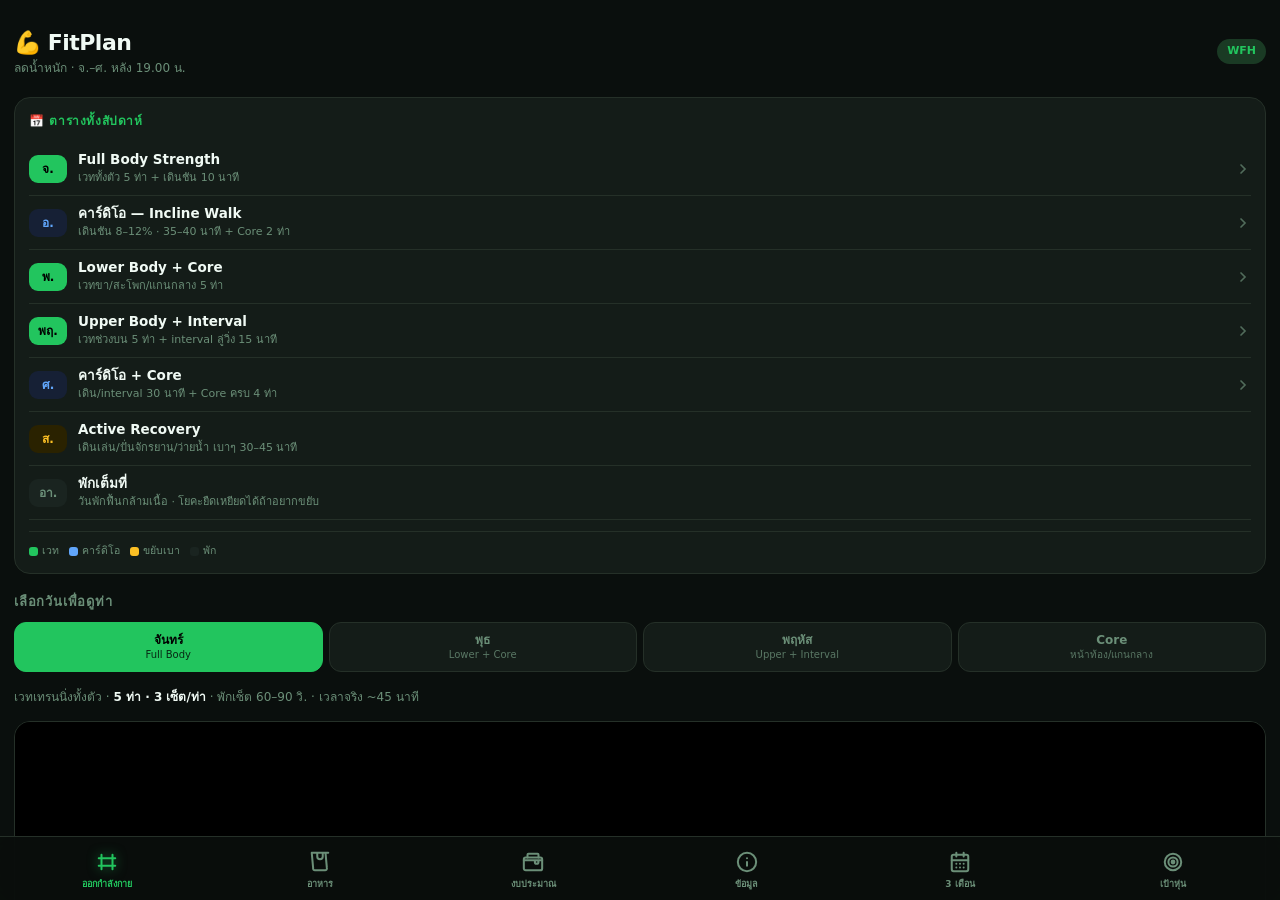
==== index.html @ 97953490 "Add files via upload" ====
<!DOCTYPE html>
<html lang="th">
<head>
<meta charset="UTF-8">
<meta name="viewport" content="width=device-width, initial-scale=1.0, viewport-fit=cover">
<meta name="apple-mobile-web-app-capable" content="yes">
<meta name="apple-mobile-web-app-status-bar-style" content="black-translucent">
<title>FitPlan — แผนออกกำลังกาย</title>
<style>
:root{
  --bg:#0a0f0d; --card:#141c18; --card2:#1a2420; --border:#253028;
  --green:#22c55e; --green-d:#16a34a; --green-dim:#1a3a24;
  --text:#f0faf4; --muted:#6b8f78; --amber:#fbbf24; --red:#ef4444; --blue:#60a5fa;
  --nav-h:64px; --safe-b:env(safe-area-inset-bottom,0px);
}
*{box-sizing:border-box;-webkit-tap-highlight-color:transparent;margin:0;padding:0;}
html,body{height:100%;background:var(--bg);color:var(--text);
  font-family:-apple-system,BlinkMacSystemFont,'Segoe UI',system-ui,sans-serif;
  font-size:15px;line-height:1.5;overscroll-behavior:none;}
body{display:flex;flex-direction:column;}

/* ── Scroll area ── */
#app{flex:1;overflow-y:auto;padding-bottom:calc(var(--nav-h) + var(--safe-b) + 12px);
  scroll-behavior:smooth;}
.page{display:none;padding:16px 14px 0;}
.page.active{display:block;}

/* ── Bottom nav ── */
nav{position:fixed;bottom:0;left:0;right:0;height:calc(var(--nav-h) + var(--safe-b));
  padding-bottom:var(--safe-b);background:rgba(10,15,13,.92);
  backdrop-filter:blur(18px);-webkit-backdrop-filter:blur(18px);
  border-top:1px solid var(--border);display:flex;z-index:50;}
.nav-btn{flex:1;border:none;background:none;color:var(--muted);
  font-family:inherit;font-size:9px;font-weight:600;
  display:flex;flex-direction:column;align-items:center;justify-content:center;
  gap:4px;cursor:pointer;transition:.15s;padding-top:4px;}
.nav-btn svg{transition:.15s;}
.nav-btn.active{color:var(--green);}
.nav-btn.active svg{filter:drop-shadow(0 0 6px #22c55e88);}

/* ── Header ── */
.hdr{display:flex;align-items:center;justify-content:space-between;margin-bottom:20px;padding-top:10px;}
.hdr h1{font-size:22px;font-weight:800;letter-spacing:-.5px;}
.hdr .sub{font-size:12px;color:var(--muted);}
.pill-green{background:var(--green-dim);color:var(--green);
  font-size:11px;font-weight:700;padding:4px 10px;border-radius:20px;}

/* ── Day tabs ── */
.daytabs{display:flex;gap:6px;margin-bottom:16px;}
.dtab{flex:1;border:1px solid var(--border);background:var(--card);
  color:var(--muted);font-family:inherit;font-size:12px;font-weight:700;
  padding:10px 4px;border-radius:12px;cursor:pointer;transition:.15s;line-height:1.2;}
.dtab small{display:block;font-weight:400;font-size:10px;margin-top:2px;opacity:.8;}
.dtab.active{background:var(--green);color:#000;border-color:var(--green);}

/* ── Exercise cards ── */
.excard{background:var(--card);border:1px solid var(--border);border-radius:16px;
  margin-bottom:12px;overflow:hidden;}
.excard-thumb{position:relative;height:0;padding-bottom:52%;background:#000;cursor:pointer;}
.excard-thumb img{position:absolute;inset:0;width:100%;height:100%;object-fit:cover;}
.play-over{position:absolute;inset:0;display:flex;align-items:center;justify-content:center;
  background:rgba(0,0,0,.25);}
.play-btn2{width:52px;height:52px;background:rgba(220,0,0,.9);border-radius:50%;
  display:flex;align-items:center;justify-content:center;
  box-shadow:0 4px 20px rgba(0,0,0,.5);transition:.15s;}
.excard-thumb:hover .play-btn2{transform:scale(1.08);}
.yt-fallback{position:absolute;bottom:8px;right:8px;z-index:5;
  background:rgba(0,0,0,.72);color:#fff;border:1px solid rgba(255,255,255,.25);
  font-family:inherit;font-size:10.5px;font-weight:600;padding:5px 9px;
  border-radius:8px;cursor:pointer;backdrop-filter:blur(4px);}
.yt-fallback:hover{background:rgba(220,0,0,.85);}
.yt-lbl{position:absolute;bottom:0;left:0;right:0;
  background:linear-gradient(transparent,rgba(0,0,0,.7));
  font-size:10.5px;color:#fff;font-weight:600;padding:18px 10px 7px;text-align:right;}
.excard-body{padding:13px 14px 14px;}
.excard-body .exnum{font-size:11px;color:var(--muted);font-weight:700;letter-spacing:.5px;margin-bottom:2px;}
.excard-body .exname{font-size:17px;font-weight:800;margin-bottom:3px;}
.excard-body .exsub{font-size:12px;color:var(--muted);margin-bottom:10px;}
.tags{display:flex;flex-wrap:wrap;gap:6px;margin-bottom:10px;}
.tag{font-size:11px;font-weight:700;padding:3px 9px;border-radius:20px;}
.tag-g{background:var(--green-dim);color:var(--green);}
.tag-a{background:#2a2200;color:var(--amber);}
.tag-b{background:#162035;color:var(--blue);}
.cue{font-size:12.5px;color:var(--muted);line-height:1.5;margin-bottom:12px;}
.timer-btn{width:100%;border:none;background:var(--green);color:#000;
  font-family:inherit;font-size:14px;font-weight:800;padding:12px;border-radius:11px;
  cursor:pointer;transition:.15s;letter-spacing:.2px;}
.timer-btn:hover{background:var(--green-d);}

/* ── Timer overlay ── */
#toverlay{position:fixed;inset:0;background:var(--bg);z-index:100;
  display:none;flex-direction:column;align-items:center;justify-content:center;
  padding:24px 20px calc(24px + var(--safe-b));}
#toverlay.show{display:flex;}
.t-exname{font-size:15px;font-weight:700;color:var(--muted);margin-bottom:4px;text-align:center;}
.t-phase{font-size:14px;font-weight:800;letter-spacing:.8px;text-transform:uppercase;
  margin-bottom:20px;text-align:center;}
.t-work{color:var(--green);}
.t-rest{color:var(--amber);}
.t-done{color:var(--blue);}
.ring-wrap{position:relative;width:220px;height:220px;margin-bottom:16px;}
.ring-wrap svg{transform:rotate(-90deg);}
.rbg{fill:none;stroke:var(--card2);stroke-width:16;}
.rfg{fill:none;stroke:var(--green);stroke-width:16;stroke-linecap:round;
  transition:stroke-dashoffset .25s linear,stroke .3s;}
.rfg.rest-clr{stroke:var(--amber);}
.ring-center{position:absolute;inset:0;display:flex;flex-direction:column;
  align-items:center;justify-content:center;}
.ring-num{font-size:62px;font-weight:900;line-height:1;font-variant-numeric:tabular-nums;}
.ring-lbl{font-size:13px;color:var(--muted);margin-top:4px;}
.setdots{display:flex;gap:10px;justify-content:center;margin-bottom:24px;}
.sdot{width:14px;height:14px;border-radius:50%;background:var(--card2);transition:.2s;}
.sdot.done{background:var(--green-d);}
.sdot.cur{background:var(--green);box-shadow:0 0 0 4px #22c55e33;}
.t-btns{display:flex;gap:10px;width:100%;max-width:360px;}
.t-btns button{flex:1;border:none;font-family:inherit;font-size:14px;font-weight:700;
  padding:14px;border-radius:13px;cursor:pointer;transition:.15s;}
.tb-main{background:var(--green);color:#000;}
.tb-ghost{background:var(--card2);color:var(--text);}
.t-close{margin-top:14px;background:none;border:none;color:var(--muted);
  font-family:inherit;font-size:13px;cursor:pointer;text-decoration:underline;
  text-underline-offset:3px;}

/* ── Section title ── */
.sec-title{font-size:13px;font-weight:800;letter-spacing:.8px;text-transform:uppercase;
  color:var(--muted);margin:20px 0 10px;}

/* ── Nutrition cards ── */
.meal-card{background:var(--card);border:1px solid var(--border);border-radius:14px;
  padding:14px;margin-bottom:10px;}
.meal-head{display:flex;justify-content:space-between;align-items:baseline;margin-bottom:8px;}
.meal-time{font-size:12px;font-weight:700;color:var(--green);}
.meal-kcal{font-size:11px;color:var(--muted);}
.meal-name{font-size:15px;font-weight:700;margin-bottom:4px;}
.meal-alt{font-size:11.5px;color:var(--muted);}
.macro-row{display:flex;gap:10px;margin-top:8px;}
.macro{flex:1;background:var(--card2);border-radius:8px;padding:7px 8px;text-align:center;}
.macro .mv{font-size:16px;font-weight:800;color:var(--text);}
.macro .ml{font-size:9.5px;color:var(--muted);margin-top:1px;}

/* ── Snack table ── */
.snack-grid{display:grid;grid-template-columns:1fr 1fr;gap:8px;margin-bottom:16px;}
.snack-card{border-radius:12px;padding:11px 12px;font-size:12.5px;font-weight:600;}
.snack-ok{background:var(--green-dim);color:#a7f3c0;}
.snack-no{background:#2a0f0f;color:#fca5a5;}
.snack-card .sh{font-size:10px;font-weight:800;letter-spacing:.5px;text-transform:uppercase;
  margin-bottom:6px;opacity:.7;}

/* ── Budget ── */
.budget-card{background:var(--card);border:1px solid var(--border);border-radius:14px;
  padding:14px;margin-bottom:10px;}
.budget-card h3{font-size:13px;font-weight:800;color:var(--green);margin-bottom:10px;}
.brow{display:flex;justify-content:space-between;align-items:center;
  padding:7px 0;border-bottom:1px solid var(--border);font-size:13px;}
.brow:last-child{border-bottom:none;}
.brow .bitem{color:var(--muted);}
.brow .bval{font-weight:700;}
.brow.btotal{margin-top:4px;}
.brow.btotal .bitem{color:var(--text);font-weight:800;}
.brow.btotal .bval{color:var(--green);font-size:16px;font-weight:900;}
.shop-badge{display:inline-block;font-size:9.5px;font-weight:700;padding:2px 7px;
  border-radius:10px;margin-left:6px;background:var(--card2);color:var(--muted);}

/* ── Info page ── */
.stat-grid{display:grid;grid-template-columns:repeat(3,1fr);gap:8px;margin-bottom:16px;}
.stat-box{background:var(--card);border:1px solid var(--border);border-radius:12px;
  padding:12px 10px;text-align:center;}
.stat-box .sv{font-size:20px;font-weight:900;color:var(--green);}
.stat-box .sl{font-size:10px;color:var(--muted);margin-top:2px;}
.info-card{background:var(--card);border:1px solid var(--border);border-radius:14px;
  padding:14px;margin-bottom:10px;}
.info-card h3{font-size:13px;font-weight:800;color:var(--green);margin-bottom:10px;
  letter-spacing:.4px;text-transform:uppercase;}
.info-row{display:flex;justify-content:space-between;padding:7px 0;
  border-bottom:1px solid var(--border);font-size:13px;}
.info-row:last-child{border-bottom:none;}
.info-row .ik{color:var(--muted);}
.info-row .iv{font-weight:700;text-align:right;}
.iv.green{color:var(--green);}
.iv.amber{color:var(--amber);}

/* ── Tip boxes ── */
.tip-box{border-radius:12px;padding:12px 14px;margin-bottom:10px;font-size:13px;line-height:1.5;}
.tip-green{background:var(--green-dim);border-left:4px solid var(--green);color:#a7f3c0;}
.tip-amber{background:#2a2200;border-left:4px solid var(--amber);color:#fde68a;}
.tip-box b{font-weight:800;}

/* ── Misc ── */
.note-bar{background:var(--card2);border-radius:10px;padding:10px 12px;
  font-size:12px;color:var(--muted);margin-bottom:14px;line-height:1.5;}
.day-sum{font-size:12px;color:var(--muted);margin-bottom:14px;line-height:1.6;}
.day-sum b{color:var(--text);}
footer.pgfoot{font-size:10.5px;color:var(--muted);text-align:center;
  padding:14px 0 6px;line-height:1.6;}

@media(prefers-reduced-motion:reduce){
  *{transition:none!important;animation:none!important;}
}

  /* ── 3-Month Plan ── */
  .month-tabs{display:flex;gap:6px;margin-bottom:16px;}
  .mtab{flex:1;border:1px solid var(--border);background:var(--card);
    color:var(--muted);font-family:inherit;font-size:13px;font-weight:800;
    padding:11px 4px;border-radius:12px;cursor:pointer;transition:.15s;line-height:1.2;}
  .mtab small{display:block;font-weight:400;font-size:10px;margin-top:2px;opacity:.8;}
  .mtab.active{background:var(--green);color:#000;border-color:var(--green);}

  .timeline{position:relative;padding-left:26px;margin-bottom:16px;}
  .timeline::before{content:'';position:absolute;left:9px;top:6px;bottom:6px;
    width:2px;background:var(--border);}
  .tl-item{position:relative;margin-bottom:18px;}
  .tl-dot{position:absolute;left:-21px;top:3px;width:13px;height:13px;
    border-radius:50%;background:var(--card2);border:2px solid var(--border);transition:.3s;}
  .tl-dot.done{background:var(--green-d);border-color:var(--green);}
  .tl-dot.cur{background:var(--green);border-color:var(--green);
    box-shadow:0 0 0 4px #22c55e22;}
  .tl-label{font-size:11px;font-weight:700;color:var(--muted);letter-spacing:.4px;margin-bottom:2px;}
  .tl-title{font-size:15px;font-weight:800;margin-bottom:3px;}
  .tl-desc{font-size:12.5px;color:var(--muted);line-height:1.5;}

  .prog-card{background:var(--card);border:1px solid var(--border);border-radius:14px;
    padding:14px;margin-bottom:10px;}
  .prog-card h3{font-size:12px;font-weight:800;color:var(--green);letter-spacing:.6px;
    text-transform:uppercase;margin-bottom:12px;}
  .prog-row{display:flex;justify-content:space-between;align-items:flex-start;
    padding:8px 0;border-bottom:1px solid var(--border);font-size:13px;gap:8px;}
  .prog-row:last-child{border-bottom:none;}
  .prog-row .pk{color:var(--muted);flex:1;}
  .prog-row .pv{font-weight:700;text-align:right;flex:1;word-break:keep-all;}
  .pv.up{color:var(--green);}
  .pv.same{color:var(--muted);}

  .weight-track{background:var(--card);border:1px solid var(--border);border-radius:14px;
    padding:14px;margin-bottom:10px;}
  .weight-track h3{font-size:12px;font-weight:800;color:var(--green);letter-spacing:.6px;
    text-transform:uppercase;margin-bottom:12px;}
  .wk-row{display:flex;align-items:center;gap:10px;padding:8px 0;
    border-bottom:1px solid var(--border);}
  .wk-row:last-child{border-bottom:none;}
  .wk-num{font-size:11px;font-weight:700;color:var(--muted);width:52px;flex:0 0 52px;}
  .wk-input{flex:1;background:var(--card2);border:1px solid var(--border);
    color:var(--text);font-family:inherit;font-size:15px;font-weight:700;
    padding:7px 10px;border-radius:8px;text-align:center;width:80px;}
  .wk-input:focus{outline:none;border-color:var(--green);}
  .wk-diff{font-size:12px;font-weight:700;width:56px;text-align:right;}
  .wk-diff.neg{color:var(--green);}
  .wk-diff.pos{color:var(--red);}
  .wk-diff.neu{color:var(--muted);}
  .wk-date{font-size:11px;color:var(--muted);flex:1;}

  .save-btn{width:100%;border:none;background:var(--green-dim);color:var(--green);
    font-family:inherit;font-size:13px;font-weight:800;padding:11px;border-radius:11px;
    cursor:pointer;transition:.15s;margin-top:4px;border:1px solid #22c55e44;}
  .save-btn:hover{background:var(--green);color:#000;}

  .progress-bar-wrap{background:var(--card2);border-radius:20px;height:8px;
    margin:8px 0 4px;overflow:hidden;}
  .progress-bar{height:100%;border-radius:20px;background:var(--green);
    transition:width .5s ease;}

  .month-badge{display:inline-block;font-size:11px;font-weight:800;padding:3px 10px;
    border-radius:20px;margin-bottom:10px;}
  .mb1{background:#1a2e1a;color:#86efac;}
  .mb2{background:#1e2a10;color:#bef264;}
  .mb3{background:#2a1f05;color:var(--amber);}

  .goal-row{display:flex;align-items:center;gap:10px;padding:9px 0;
    border-bottom:1px solid var(--border);}
  .goal-row:last-child{border-bottom:none;}
  .goal-check{width:20px;height:20px;border-radius:6px;border:2px solid var(--border);
    background:var(--card2);cursor:pointer;display:flex;align-items:center;justify-content:center;
    flex:0 0 20px;transition:.15s;}
  .goal-check.checked{background:var(--green);border-color:var(--green);}
  .goal-check.checked::after{content:'✓';font-size:11px;color:#000;font-weight:900;}
  .goal-text{font-size:13px;flex:1;line-height:1.4;}
  .goal-text.done-text{color:var(--muted);text-decoration:line-through;}

  /* ── Physique Roadmap ── */
  .physique-hero{background:linear-gradient(135deg,var(--green-dim),var(--card));
    border:1px solid var(--border);border-radius:16px;padding:18px;margin-bottom:14px;text-align:center;}
  .physique-hero .ph-label{font-size:11px;font-weight:700;color:var(--green);
    letter-spacing:1px;text-transform:uppercase;margin-bottom:6px;}
  .physique-hero .ph-title{font-size:20px;font-weight:900;margin-bottom:6px;}
  .physique-hero .ph-desc{font-size:12.5px;color:var(--muted);line-height:1.5;}
  .bf-scale{display:flex;align-items:flex-end;gap:4px;margin:14px 0 6px;height:60px;}
  .bf-bar{flex:1;border-radius:6px 6px 0 0;display:flex;align-items:flex-end;
    justify-content:center;font-size:9px;font-weight:700;color:#000;padding-bottom:3px;position:relative;}
  .bf-bar.cur{outline:2px solid var(--text);outline-offset:1px;}
  .bf-bar .bf-tag{position:absolute;top:-16px;font-size:8px;color:var(--muted);white-space:nowrap;}
  .roadmap-card{background:var(--card);border:1px solid var(--border);border-radius:14px;
    padding:15px;margin-bottom:11px;position:relative;overflow:hidden;}
  .roadmap-card .rc-month{font-size:11px;font-weight:800;letter-spacing:.5px;
    text-transform:uppercase;margin-bottom:8px;display:inline-block;padding:3px 10px;border-radius:20px;}
  .roadmap-card .rc-bf{font-size:26px;font-weight:900;color:var(--green);margin-bottom:2px;}
  .roadmap-card .rc-bf small{font-size:13px;color:var(--muted);font-weight:600;}
  .roadmap-card .rc-look{font-size:14px;font-weight:700;margin:8px 0 4px;}
  .roadmap-card .rc-detail{font-size:12.5px;color:var(--muted);line-height:1.5;}
  .rc-milestone{display:flex;gap:8px;align-items:flex-start;margin-top:8px;
    font-size:12px;color:var(--text);}
  .rc-milestone::before{content:'→';color:var(--green);font-weight:900;flex:0 0 auto;}

  /* ── Weekly Overview ── */
  .week-card{background:var(--card);border:1px solid var(--border);border-radius:16px;
    padding:14px;margin-bottom:18px;}
  .week-card h3{font-size:12px;font-weight:800;color:var(--green);letter-spacing:.6px;
    text-transform:uppercase;margin-bottom:12px;display:flex;align-items:center;gap:6px;}
  .wk-day{display:flex;align-items:center;gap:11px;padding:9px 0;
    border-bottom:1px solid var(--border);}
  .wk-day:last-child{border-bottom:none;}
  .wk-daytag{flex:0 0 38px;font-size:12px;font-weight:800;text-align:center;
    padding:5px 0;border-radius:9px;}
  .wd-train{background:var(--green);color:#000;}
  .wd-cardio{background:#162035;color:var(--blue);}
  .wd-active{background:#2a2200;color:var(--amber);}
  .wd-rest{background:var(--card2);color:var(--muted);}
  .wk-info{flex:1;min-width:0;}
  .wk-info .wd-title{font-size:13.5px;font-weight:700;line-height:1.3;}
  .wk-info .wd-sub{font-size:11px;color:var(--muted);margin-top:1px;}
  .wk-icon{flex:0 0 auto;opacity:.7;}
  .wk-legend{display:flex;flex-wrap:wrap;gap:10px;margin-top:11px;padding-top:11px;
    border-top:1px solid var(--border);font-size:10.5px;color:var(--muted);}
  .wk-legend span{display:flex;align-items:center;gap:4px;}
  .wk-dot{width:9px;height:9px;border-radius:3px;display:inline-block;}
</style>
</head>
<body>

<div id="app">

<!-- ═══════════════ PAGE 1: WORKOUT ═══════════════ -->
<div class="page active" id="pg-workout">
  <div class="hdr">
    <div><h1>💪 FitPlan</h1><div class="sub">ลดน้ำหนัก · จ.–ศ. หลัง 19.00 น.</div></div>
    <span class="pill-green">WFH</span>
  </div>
  <div class="week-card" id="week-card"></div>
  <div class="sec-title" style="margin-top:0;">เลือกวันเพื่อดูท่า</div>
  <div class="daytabs" id="daytabs"></div>
  <div class="day-sum" id="daysum"></div>
  <div id="exlist"></div>
  <footer class="pgfoot">อุปกรณ์: ลู่วิ่งปรับความชัน · ดัมเบลหลายน้ำหนัก · แผ่นโยคะ</footer>
</div>

<!-- ═══════════════ PAGE 2: NUTRITION ═══════════════ -->
<div class="page" id="pg-food">
  <div class="hdr"><div><h1>🥗 โภชนาการ</h1><div class="sub">~1,850 kcal · โปรตีน 150–170 ก./วัน</div></div></div>

  <div class="stat-grid">
    <div class="stat-box"><div class="sv">1,850</div><div class="sl">kcal/วัน</div></div>
    <div class="stat-box"><div class="sv">160 ก.</div><div class="sl">โปรตีน</div></div>
    <div class="stat-box"><div class="sv">−500</div><div class="sl">ขาดดุล</div></div>
  </div>

  <div class="sec-title">แผนอาหารตัวอย่าง 1 วัน</div>
  <div id="meal-list"></div>

  <div class="sec-title">ของว่าง</div>
  <div class="snack-grid">
    <div class="snack-card snack-ok"><div class="sh">✓ กินได้</div>ไข่ต้ม · กรีกโยเกิร์ต · เวย์โปรตีน · อัลมอนด์ (คุมปริมาณ) · ฝรั่ง/แอปเปิล/เบอร์รี · เอดามาเมะ</div>
    <div class="snack-card snack-no"><div class="sh">✗ หลีกเลี่ยง</div>ชานม · ขนมกรุบกรอบ · เบเกอรี/เค้ก · ทุเรียน/ลำไย · เครื่องดื่มแอลกอฮอล์</div>
  </div>

  <div class="tip-box tip-amber"><b>เคล็ดลับ:</b> ดื่มน้ำ 2.5–3 ลิตร/วัน · นอน 7–8 ชม. · ชั่งน้ำหนักสัปดาห์ละครั้งตอนเช้า · โปรตีนทุกมื้อช่วยอิ่มนานและรักษากล้ามเนื้อ</div>
  <footer class="pgfoot">ข้อมูลโภชนาการเป็นค่าประมาณ ปรึกษาแพทย์/นักโภชนาการหากมีโรคประจำตัว</footer>
</div>

<!-- ═══════════════ PAGE 3: BUDGET ═══════════════ -->
<div class="page" id="pg-budget">
  <div class="hdr"><div><h1>💰 งบประมาณ</h1><div class="sub">Big C · Makro · ตลาดฐานเพชร · Shopee</div></div></div>

  <div class="stat-grid">
    <div class="stat-box"><div class="sv">7,800</div><div class="sl">บาท/เดือน</div></div>
    <div class="stat-box"><div class="sv">1,480</div><div class="sl">บาท/สัปดาห์</div></div>
    <div class="stat-box"><div class="sv">260</div><div class="sl">บาท/วัน</div></div>
  </div>

  <div class="budget-card">
    <h3>🛒 ของสดรายสัปดาห์</h3>
    <div class="brow"><span class="bitem">อกไก่ ~3.5 กก.<span class="shop-badge">ตลาด/Makro</span></span><span class="bval">~300 ฿</span></div>
    <div class="brow"><span class="bitem">ปลา ~1 กก.<span class="shop-badge">ตลาดฐานเพชร</span></span><span class="bval">~150 ฿</span></div>
    <div class="brow"><span class="bitem">ไข่ไก่ 2 แผง (60 ฟอง)<span class="shop-badge">ตลาด/Big C</span></span><span class="bval">~200 ฿</span></div>
    <div class="brow"><span class="bitem">เต้าหู้/หมูไม่ติดมัน<span class="shop-badge">ตลาดฐานเพชร</span></span><span class="bval">~120 ฿</span></div>
    <div class="brow"><span class="bitem">ผักสด<span class="shop-badge">ตลาดฐานเพชร</span></span><span class="bval">~200 ฿</span></div>
    <div class="brow"><span class="bitem">ผลไม้<span class="shop-badge">ตลาด/Big C</span></span><span class="bval">~180 ฿</span></div>
    <div class="brow"><span class="bitem">ข้าวกล้อง/ข้าวโอ๊ต<span class="shop-badge">Makro</span></span><span class="bval">~80 ฿</span></div>
    <div class="brow"><span class="bitem">กรีกโยเกิร์ต/นมจืด<span class="shop-badge">Big C/Makro</span></span><span class="bval">~250 ฿</span></div>
    <div class="brow btotal"><span class="bitem">รวมของสด/สัปดาห์</span><span class="bval">~1,480 ฿</span></div>
  </div>

  <div class="budget-card">
    <h3>📦 ของเสริม/ของแห้งรายเดือน</h3>
    <div class="brow"><span class="bitem">เวย์โปรตีน 2 lbs<span class="shop-badge">Shopee</span></span><span class="bval">~1,300 ฿</span></div>
    <div class="brow"><span class="bitem">อัลมอนด์/ถั่วรวม 500 ก.<span class="shop-badge">Shopee/Makro</span></span><span class="bval">~250 ฿</span></div>
    <div class="brow"><span class="bitem">เครื่องปรุงแคลฯต่ำ<span class="shop-badge">Makro/Big C</span></span><span class="bval">~150 ฿</span></div>
    <div class="brow"><span class="bitem">กาแฟดำ (ผง)<span class="shop-badge">Shopee/Makro</span></span><span class="bval">~200 ฿</span></div>
    <div class="brow btotal"><span class="bitem">รวมของเสริม/เดือน</span><span class="bval">~1,900 ฿</span></div>
  </div>

  <div class="tip-box tip-green"><b>ประหยัด:</b> ซื้อของสดที่ตลาดฐานเพชรถูกกว่าห้าง 20–40% · ซื้อข้าว/ของแห้งยกแพ็คที่ Makro · รอโปรฯ Shopee 9.9/11.11/12.12 ซื้อเวย์โปรตีน</div>
  <div class="tip-box tip-amber"><b>⚠️ ซื้อเวย์ใน Shopee:</b> เลือกร้านที่มีเลข อย. และรีวิวจำนวนมาก ราคาถูกผิดปกติควรเลี่ยง</div>
  <footer class="pgfoot">ราคาประมาณการ มิ.ย. 2026 · อาจเปลี่ยนแปลงตามโปรโมชัน</footer>
</div>

<!-- ═══════════════ PAGE 4: INFO ═══════════════ -->
<div class="page" id="pg-info">
  <div class="hdr"><div><h1>📋 ข้อมูลสุขภาพ</h1><div class="sub">ชาย · 177 ซม. · 90 กก.</div></div></div>

  <div class="stat-grid">
    <div class="stat-box"><div class="sv">28.7</div><div class="sl">BMI</div></div>
    <div class="stat-box"><div class="sv">77–81</div><div class="sl">เป้าหมาย กก.</div></div>
    <div class="stat-box"><div class="sv">~2</div><div class="sl">กก./เดือน</div></div>
  </div>

  <div class="info-card">
    <h3>น้ำหนักดัมเบลแนะนำ</h3>
    <div class="info-row"><span class="ik">Goblet / Sumo Squat</span><span class="iv green">6–10 กก. (ลูกเดียว)</span></div>
    <div class="info-row"><span class="ik">Romanian Deadlift</span><span class="iv green">8–10 กก./ข้าง</span></div>
    <div class="info-row"><span class="ik">Floor Press / Row</span><span class="iv green">6–9 กก./ข้าง</span></div>
    <div class="info-row"><span class="ik">Glute Bridge</span><span class="iv green">8–12 กก. (บนสะโพก)</span></div>
    <div class="info-row"><span class="ik">Shoulder Press / Curl</span><span class="iv amber">4–7 กก./ข้าง</span></div>
    <div class="info-row"><span class="ik">Lateral Raise</span><span class="iv amber">2–4 กก./ข้าง (เบาสุด)</span></div>
    <div class="info-row"><span class="ik">Tricep / Renegade Row</span><span class="iv amber">4–7 กก./ข้าง</span></div>
  </div>

  <div class="info-card">
    <h3>เวลาออกกำลังกาย</h3>
    <div class="info-row"><span class="ik">จันทร์ — Full Body</span><span class="iv green">~45 นาที</span></div>
    <div class="info-row"><span class="ik">อังคาร — Incline Walk</span><span class="iv green">~40 นาที</span></div>
    <div class="info-row"><span class="ik">พุธ — Lower + Core</span><span class="iv green">~45 นาที</span></div>
    <div class="info-row"><span class="ik">พฤหัส — Upper + Interval</span><span class="iv green">~45 นาที</span></div>
    <div class="info-row"><span class="ik">ศุกร์ — คาร์ดิโอ + Core</span><span class="iv green">~40 นาที</span></div>
    <div class="info-row"><span class="ik">เสาร์ — กิจกรรมเบา</span><span class="iv amber">30–45 นาที</span></div>
    <div class="info-row"><span class="ik">อาทิตย์ — พัก</span><span class="iv">—</span></div>
  </div>

  <div class="info-card">
    <h3>Progressive Overload</h3>
    <div class="info-row"><span class="ik">หลักเพิ่มน้ำหนัก</span><span class="iv">2 สัปดาห์สบาย → เพิ่ม</span></div>
    <div class="info-row"><span class="ik">เพิ่มครั้งละ</span><span class="iv green">+1–2 กก./ข้าง</span></div>
    <div class="info-row"><span class="ik">กฎ 2 ครั้งสุดท้าย</span><span class="iv">ยากแต่ฟอร์มดี</span></div>
    <div class="info-row"><span class="ik">น้ำ/วัน</span><span class="iv green">2.5–3 ลิตร</span></div>
    <div class="info-row"><span class="ik">นอน/คืน</span><span class="iv green">7–8 ชม.</span></div>
  </div>

  <div class="tip-box tip-amber"><b>Incline Walk (อังคาร/ศุกร์):</b> ความชัน 8–12% · ความเร็ว 5–6 กม./ชม. · 35–40 นาที · โซนหัวใจ 65–75% max HR</div>
  <div class="tip-box tip-green"><b>Interval (พฤหัส):</b> วอร์ม 3 นาที → วิ่งเร็ว 1 นาที / เดิน 2 นาที × 5 รอบ → คูลดาวน์ 2 นาที</div>
  <footer class="pgfoot">คำแนะนำทั่วไป ไม่ใช่คำแนะนำทางการแพทย์ · หากมีโรคประจำตัวควรปรึกษาแพทย์ก่อน</footer>
</div>


<!-- ═══════════════ PAGE 5: 3-MONTH PLAN ═══════════════ -->
<div class="page" id="pg-plan">
  <div class="hdr"><div><h1>🗓 แผน 3 เดือน</h1><div class="sub">ก.ค. – ก.ย. 2026 · เป้า ลด ~6 กก.</div></div></div>

  <!-- overall progress -->
  <div class="info-card" style="margin-bottom:10px;">
    <h3>ความคืบหน้าโดยรวม</h3>
    <div style="display:flex;justify-content:space-between;font-size:13px;margin-bottom:6px;">
      <span style="color:var(--muted)">90 กก. → เป้า 84 กก.</span>
      <span id="overall-pct" style="color:var(--green);font-weight:800;">0%</span>
    </div>
    <div class="progress-bar-wrap"><div class="progress-bar" id="overall-bar" style="width:0%"></div></div>
    <div style="font-size:11px;color:var(--muted);margin-top:6px;" id="overall-lbl">ยังไม่มีข้อมูล — เริ่มบันทึกน้ำหนักด้านล่าง</div>
  </div>

  <!-- month tabs -->
  <div class="month-tabs">
    <button class="mtab active" onclick="switchMonth(1,this)">เดือน 1<small>ก.ค. 2026</small></button>
    <button class="mtab" onclick="switchMonth(2,this)">เดือน 2<small>ส.ค. 2026</small></button>
    <button class="mtab" onclick="switchMonth(3,this)">เดือน 3<small>ก.ย. 2026</small></button>
  </div>

  <div id="month-content"></div>

  <!-- weight log (shared all months) -->
  <div class="weight-track" id="weight-section">
    <h3>📊 บันทึกน้ำหนักรายสัปดาห์</h3>
    <div id="wk-rows"></div>
    <button class="save-btn" onclick="saveWeights()">💾 บันทึกน้ำหนัก</button>
  </div>

  <footer class="pgfoot">ชั่งน้ำหนักตอนเช้าหลังเข้าห้องน้ำ ก่อนกินอาหาร สัปดาห์ละ 1 ครั้ง</footer>
</div>


<!-- ═══════════════ PAGE 6: PHYSIQUE GOAL ═══════════════ -->
<div class="page" id="pg-goal">
  <div class="hdr"><div><h1>🎯 เป้าหมายหุ่น</h1><div class="sub">Lean Athletic · กล้ามชัด ไขมันต่ำ</div></div></div>

  <div class="physique-hero">
    <div class="ph-label">เป้าหมาย</div>
    <div class="ph-title">หุ่นลีน-แอธเลติก</div>
    <div class="ph-desc">กล้ามชัด มีซิกแพ็ค ไหล่กว้าง เอวเล็ก ไขมันต่ำ ~10–12% · ไม่ใหญ่เทอะทะ แต่ฟิตและเฟิร์ม — หัวใจคือ "ลดไขมันให้เห็นกล้าม"</div>
    <div class="bf-scale" id="bf-scale"></div>
    <div style="font-size:10px;color:var(--muted);text-align:center;">% ไขมันในร่างกาย (โดยประมาณ)</div>
  </div>

  <div class="tip-box tip-amber" style="margin-bottom:14px;">
    <b>ความจริงที่ต้องรู้:</b> ซิกแพ็คเกิดจาก<b>เปอร์เซ็นต์ไขมันต่ำ</b> ไม่ใช่เล่นหน้าท้องเยอะ · ตอนนี้คุณ 90 กก. ไขมันราว 26–28% · ต้องลดไขมันลงก่อน กล้ามที่มีจะค่อยๆ โผล่
  </div>

  <div class="sec-title">Roadmap แต่ละเดือน</div>
  <div id="roadmap-list"></div>

  <div class="tip-box tip-green">
    <b>หลัง 3 เดือน:</b> คุณจะลดได้ ~6 กก. เริ่มเห็นกล้ามชัดขึ้น เอวเล็กลง · หุ่นเต็มแบบในรูป (ไขมัน ~10%, ซิกแพ็คเต็ม) ใช้เวลาต่ออีก ~3–6 เดือน — 3 เดือนนี้คือก้าวแรกที่เห็นผลจริงและสร้างนิสัย
  </div>
  <footer class="pgfoot">ระยะเวลาเป็นค่าประมาณ ขึ้นกับพันธุกรรม วินัยอาหาร และการพักผ่อน · ความสม่ำเสมอสำคัญที่สุด</footer>
</div>

</div><!-- /#app -->

<!-- ── Bottom nav ── -->
<nav>
  <button class="nav-btn active" data-pg="pg-workout" onclick="nav(this)">
    <svg width="22" height="22" viewBox="0 0 24 24" fill="none" stroke="currentColor" stroke-width="2.2" stroke-linecap="round"><path d="M6 4v16M18 4v16M3 8h3M18 8h3M3 16h3M18 16h3M6 8h12v8H6z"/></svg>
    ออกกำลังกาย
  </button>
  <button class="nav-btn" data-pg="pg-food" onclick="nav(this)">
    <svg width="22" height="22" viewBox="0 0 24 24" fill="none" stroke="currentColor" stroke-width="2.2" stroke-linecap="round"><path d="M3 2l1.5 16.5A2 2 0 006.49 21h11.02a2 2 0 001.99-2.5L18 2M3 2h18M9 2v4a3 3 0 006 0V2"/></svg>
    อาหาร
  </button>
  <button class="nav-btn" data-pg="pg-budget" onclick="nav(this)">
    <svg width="22" height="22" viewBox="0 0 24 24" fill="none" stroke="currentColor" stroke-width="2.2" stroke-linecap="round"><rect x="2" y="7" width="20" height="14" rx="2"/><path d="M16 14a2 2 0 100-4 2 2 0 000 4zM2 10h20M6 7V4a1 1 0 011-1h10a1 1 0 011 1v3"/></svg>
    งบประมาณ
  </button>
  <button class="nav-btn" data-pg="pg-info" onclick="nav(this)">
    <svg width="22" height="22" viewBox="0 0 24 24" fill="none" stroke="currentColor" stroke-width="2.2" stroke-linecap="round"><circle cx="12" cy="12" r="10"/><path d="M12 16v-4M12 8h.01"/></svg>
    ข้อมูล
  </button>
  <button class="nav-btn" data-pg="pg-plan" onclick="nav(this)">
    <svg width="22" height="22" viewBox="0 0 24 24" fill="none" stroke="currentColor" stroke-width="2.2" stroke-linecap="round"><rect x="3" y="4" width="18" height="18" rx="2"/><path d="M16 2v4M8 2v4M3 10h18M8 14h.01M12 14h.01M16 14h.01M8 18h.01M12 18h.01M16 18h.01"/></svg>
    3 เดือน
  </button>
  <button class="nav-btn" data-pg="pg-goal" onclick="nav(this)">
    <svg width="22" height="22" viewBox="0 0 24 24" fill="none" stroke="currentColor" stroke-width="2.2" stroke-linecap="round"><circle cx="12" cy="12" r="9"/><circle cx="12" cy="12" r="5"/><circle cx="12" cy="12" r="1.5" fill="currentColor"/></svg>
    เป้าหุ่น
  </button>
</nav>

<!-- ── Timer overlay ── -->
<div id="toverlay" role="dialog" aria-modal="true">
  <p class="t-exname" id="t-exname">—</p>
  <p class="t-phase" id="t-phase">—</p>
  <div class="ring-wrap">
    <svg width="220" height="220" viewBox="0 0 220 220">
      <circle class="rbg" cx="110" cy="110" r="94"/>
      <circle class="rfg" id="rfg" cx="110" cy="110" r="94"/>
    </svg>
    <div class="ring-center">
      <span class="ring-num" id="ring-num">0</span>
      <span class="ring-lbl" id="ring-lbl">วินาที</span>
    </div>
  </div>
  <div class="setdots" id="setdots"></div>
  <div class="t-btns">
    <button class="tb-ghost" id="t-pause">หยุด</button>
    <button class="tb-main" id="t-next">ข้ามช่วงนี้</button>
  </div>
  <button class="t-close" id="t-close">ปิดตัวจับเวลา</button>
</div>

<script>
// ── Navigation ──
function nav(btn){
  document.querySelectorAll('.nav-btn').forEach(b=>b.classList.remove('active'));
  document.querySelectorAll('.page').forEach(p=>p.classList.remove('active'));
  btn.classList.add('active');
  document.getElementById(btn.dataset.pg).classList.add('active');
  document.getElementById('app').scrollTo(0,0);
}

// ── Exercise data ──
const YT = {
  goblet_squat:'eLX_dyvooKQ', rdl:'wqMYwk_-P14', bench_press:'6lNcBEXOH5U',
  row:'vN8xskk-7G8', plank:'ASdvN_XEl_c', lunge:'wrwwXE_KINs',
  sumo_squat:'dS6GNYJxNzQ', glute_bridge:'OUgsJ8-Vi0E', russian_twist:'iuJo2lMF5Ig',
  calf_raise:'gwLzBln9ZZ0', shoulder_press:'aWYcZTk3iG8', lateral_raise:'MGHD0dFyFkQ',
  bicep_curl:'ykJmrZ5v0Oo', tricep_ext:'nRiJVZDpdL0', renegade_row:'xl1tIpC-GFA',
  dead_bug:'Aoipu_fl3HA', bicycle_crunch:'1we3bh9uhqY', mountain_climber:'wrn1Cm_yfEU',
  hanging_leg_raise:'FMYJ1lgtSoY',
};
// Fallback search terms (เปิด YouTube search ของท่านั้น — ไม่มีวันเจอลิงก์ตาย)
const YT_SEARCH = {
  goblet_squat:'dumbbell goblet squat form', rdl:'dumbbell romanian deadlift form',
  bench_press:'dumbbell floor press form', row:'bent over dumbbell row form',
  plank:'plank exercise proper form', lunge:'dumbbell lunges form',
  sumo_squat:'dumbbell sumo squat form', glute_bridge:'dumbbell glute bridge form',
  russian_twist:'russian twist exercise form', calf_raise:'dumbbell calf raise form',
  shoulder_press:'dumbbell shoulder press form', lateral_raise:'dumbbell lateral raise form',
  bicep_curl:'dumbbell bicep curl form', tricep_ext:'overhead tricep extension dumbbell form',
  renegade_row:'renegade row dumbbell form', dead_bug:'dead bug exercise form',
  bicycle_crunch:'bicycle crunch form', mountain_climber:'mountain climber form',
  hanging_leg_raise:'hanging leg raise form',
};

const DAYS = {
  mon:{label:'จันทร์',focus:'Full Body',sum:'เวทเทรนนิ่งทั้งตัว · <b>5 ท่า · 3 เซ็ต/ท่า</b> · พักเซ็ต 60–90 วิ. · เวลาจริง ~45 นาที',
    ex:[
      {k:'goblet_squat',n:'Goblet Squat',th:'สควอตถือดัมเบลแนบอก',sets:3,reps:'12 ครั้ง',work:40,rest:75,dur:'~5 นาที',w:'6–8 กก.(ลูกเดียว)',cue:'ถือดัมเบลแนบอก ย่อจนต้นขาขนานพื้น หลังตรง'},
      {k:'rdl',n:'Romanian Deadlift',th:'ดาวน์โหลดแบบโรมาเนียน',sets:3,reps:'12 ครั้ง',work:40,rest:75,dur:'~5 นาที',w:'8–10 กก./ข้าง',cue:'ดันสะโพกไปด้านหลัง ลดดัมเบลตามขา หลังตรงเสมอ'},
      {k:'bench_press',n:'Floor / Bench Press',th:'ดันดัมเบลจากพื้น',sets:3,reps:'10–12 ครั้ง',work:40,rest:75,dur:'~5 นาที',w:'6–8 กก./ข้าง',cue:'นอนหงาย ดันขึ้นเหนืออก คุมจังหวะลง'},
      {k:'row',n:'Bent-over Row',th:'ก้มดึงดัมเบล',sets:3,reps:'12 ครั้ง',work:40,rest:75,dur:'~5 นาที',w:'7–9 กก./ข้าง',cue:'โน้มตัว 45° ดึงศอกชิดลำตัว'},
      {k:'plank',n:'Plank',th:'แพลงก์',sets:3,reps:'30–45 วิ.',work:40,rest:45,dur:'~3 นาที',w:'น้ำหนักตัว',cue:'ลำตัวเป็นเส้นตรง เกร็งหน้าท้อง ค้างไว้'},
    ]},
  wed:{label:'พุธ',focus:'Lower + Core',sum:'เวทเน้นขา/สะโพก/แกนกลาง · <b>5 ท่า · 3 เซ็ต/ท่า</b> · เวลาจริง ~45 นาที',
    ex:[
      {k:'lunge',n:'Dumbbell Lunges',th:'ลันจ์สลับขา',sets:3,reps:'10 ครั้ง/ข้าง',work:50,rest:75,dur:'~6 นาที',w:'5–7 กก./ข้าง',cue:'ก้าวขายาว ย่อเข่าหลังลง สลับขา'},
      {k:'sumo_squat',n:'Sumo Squat',th:'สควอตขากว้าง',sets:3,reps:'15 ครั้ง',work:45,rest:75,dur:'~5 นาที',w:'8–10 กก.(ลูกเดียว)',cue:'ยืนกว้าง ปลายเท้าชี้ออก ย่อตรงลง'},
      {k:'glute_bridge',n:'Glute Bridge',th:'ยกสะโพก',sets:3,reps:'15 ครั้ง',work:45,rest:60,dur:'~5 นาที',w:'8–12 กก.(บนสะโพก)',cue:'ยกสะโพกขึ้น บีบก้นค้าง 1 วินาที'},
      {k:'calf_raise',n:'Calf Raise',th:'เขย่งน่อง',sets:3,reps:'20 ครั้ง',work:40,rest:45,dur:'~4 นาที',w:'6–8 กก./ข้าง',cue:'เขย่งสุด ลงช้าๆ'},
      {k:'russian_twist',n:'Russian Twist',th:'บิดลำตัว',sets:3,reps:'20 ครั้ง',work:45,rest:45,dur:'~6 นาที',w:'4–6 กก.(ลูกเดียว)',cue:'นั่งเอนหลัง ยกเท้า บิดลำตัวซ้าย-ขวา'},
    ]},
  thu:{label:'พฤหัส',focus:'Upper + Interval',sum:'เวทเน้นช่วงบน · <b>5 ท่า · 3 เซ็ต/ท่า</b> · + interval ลู่วิ่ง 15 นาที · เวลาจริง ~45 นาที',
    ex:[
      {k:'shoulder_press',n:'Shoulder Press',th:'ดันไหล่เหนือศีรษะ',sets:3,reps:'10–12 ครั้ง',work:40,rest:75,dur:'~5 นาที',w:'4–6 กก./ข้าง',cue:'ดันดัมเบลขึ้นเหนือศีรษะ ไม่แอ่นหลัง'},
      {k:'lateral_raise',n:'Lateral Raise',th:'ยกแขนข้าง',sets:3,reps:'15 ครั้ง',work:40,rest:60,dur:'~4 นาที',w:'2–4 กก./ข้าง',cue:'ยกแขนออกข้างถึงระดับไหล่ ใช้น้ำหนักเบา'},
      {k:'bicep_curl',n:'Bicep Curl',th:'งอแขนหน้า',sets:3,reps:'12 ครั้ง',work:40,rest:60,dur:'~5 นาที',w:'5–7 กก./ข้าง',cue:'ศอกแนบลำตัว ยกขึ้นเข้าหาไหล่ ไม่เหวี่ยง'},
      {k:'tricep_ext',n:'Tricep Extension',th:'เหยียดหลังแขน',sets:3,reps:'12 ครั้ง',work:40,rest:60,dur:'~5 นาที',w:'4–6 กก./ข้าง',cue:'ถือดัมเบลเหนือศีรษะ งอ-เหยียดศอก'},
      {k:'renegade_row',n:'Renegade Row',th:'แพลงก์ดึงดัมเบล',sets:3,reps:'8 ครั้ง/ข้าง',work:45,rest:75,dur:'~5 นาที',w:'5–7 กก./ข้าง',cue:'อยู่ท่าแพลงก์ ดึงดัมเบลขึ้นทีละข้าง ลำตัวนิ่ง'},
    ]},
  core:{label:'Core',focus:'หน้าท้อง/แกนกลาง',sum:'วันเสริมหน้าท้อง — ทำเพิ่ม 2 วัน/สัปดาห์ (เช่น อังคาร+ศุกร์ หลังคาร์ดิโอ) · <b>4 ท่า · 3 รอบ</b> · เน้นให้กล้ามท้องหนาขึ้น',
    ex:[
      {k:'dead_bug',n:'Dead Bug',th:'เดดบัก',sets:3,reps:'12 ครั้ง/ข้าง',work:45,rest:40,dur:'~4 นาที',w:'น้ำหนักตัว',cue:'นอนหงาย ยกแขนขาตรงข้ามลง-ขึ้นสลับ หลังแนบพื้นเสมอ'},
      {k:'bicycle_crunch',n:'Bicycle Crunch',th:'ปั่นจักรยานอากาศ',sets:3,reps:'20 ครั้ง',work:40,rest:40,dur:'~4 นาที',w:'น้ำหนักตัว',cue:'ศอกแตะเข่าตรงข้าม บิดเอวสลับ ช้าๆ คุมจังหวะ'},
      {k:'mountain_climber',n:'Mountain Climber',th:'ปีนเขา',sets:3,reps:'30 วินาที',work:35,rest:40,dur:'~4 นาที',w:'น้ำหนักตัว',cue:'ท่าแพลงก์ ดึงเข่าเข้าอกสลับเร็ว ลำตัวนิ่ง'},
      {k:'hanging_leg_raise',n:'Hanging Leg Raise',th:'ห้อยตัวยกขา',sets:3,reps:'10–12 ครั้ง',work:40,rest:60,dur:'~5 นาที',w:'น้ำหนักตัว',cue:'ห้อยตัวจากราว ยกขาขึ้น เกร็งหน้าท้อง ไม่แกว่ง · เริ่มงอเข่าก่อนถ้ายาก'},
    ]},
};

// ── Render workout page ──
let curDay='mon';
function buildDayTabs(){
  const el=document.getElementById('daytabs');
  el.innerHTML=Object.entries(DAYS).map(([k,d])=>
    `<button class="dtab${k===curDay?' active':''}" onclick="switchDay('${k}')">
      ${d.label}<small>${d.focus}</small>
    </button>`).join('');
}
function switchDay(k){curDay=k;buildDayTabs();renderExList();}
function renderExList(){
  const d=DAYS[curDay];
  document.getElementById('daysum').innerHTML=d.sum;
  document.getElementById('exlist').innerHTML=d.ex.map((ex,i)=>`
    <div class="excard">
      <div class="excard-thumb ytthumb" data-ytid="${YT[ex.k]||''}" data-search="${encodeURIComponent(YT_SEARCH[ex.k]||ex.n)}">
        <img src="https://i.ytimg.com/vi/${YT[ex.k]}/hqdefault.jpg"
             alt="${ex.n}" loading="lazy"
             onerror="this.src='https://i.ytimg.com/vi/${YT[ex.k]}/mqdefault.jpg'"/>
        <div class="play-over"><div class="play-btn2">
          <svg width="20" height="20" viewBox="0 0 24 24"><path d="M8 5v14l11-7z" fill="white"/></svg>
        </div></div>
        <div class="yt-lbl">▶ แตะเพื่อเล่นวิดีโอ</div>
      </div>
      <div class="excard-body">
        <div class="exnum">ท่าที่ ${i+1} / ${d.ex.length}</div>
        <div class="exname">${ex.n}</div>
        <div class="exsub">${ex.th}</div>
        <div class="tags">
          <span class="tag tag-g">${ex.sets} เซ็ต × ${ex.reps}</span>
          <span class="tag tag-a">${ex.w}</span>
          <span class="tag tag-b">${ex.dur}</span>
        </div>
        <div class="cue">${ex.cue}</div>
        <button class="timer-btn" onclick='startTimer(${JSON.stringify(ex)})'>
          ▶ เริ่มจับเวลา · เล่น ${ex.work}วิ / พัก ${ex.rest}วิ
        </button>
      </div>
    </div>`).join('');
}

// ── Meal data ──
const MEALS=[
  {time:'07.00–08.00',kcal:450,pro:28,name:'ไข่ต้ม/ไข่คน 3 ฟอง + ข้าวโอ๊ต 40 ก. + กล้วย 1 ลูก',alt:'ทางเลือก: โจ๊กหมูใส่ไข่, ข้าวต้มปลา'},
  {time:'10.30',kcal:200,pro:17,name:'กรีกโยเกิร์ตไม่หวาน 1 ถ้วย + อัลมอนด์ 15–20 เม็ด',alt:''},
  {time:'12.00–13.00',kcal:520,pro:45,name:'ข้าวกล้อง 1 ทัพพี + อกไก่/ปลา 180 ก. + ผักเยอะๆ',alt:'เมนู: ข้าวอกไก่ย่าง, สลัดอกไก่, ต้มยำปลาน้ำใส'},
  {time:'~18.30 (ก่อนเล่น)',kcal:120,pro:2,name:'กล้วย 1 ลูก หรือแอปเปิล + กาแฟดำ/อเมริกาโน่',alt:'ให้พลังงานก่อนออกกำลังกาย'},
  {time:'20.15–20.30 (หลังเล่น)',kcal:480,pro:48,name:'อกไก่/ปลา/เต้าหู้ 200 ก. + ผักนึ่ง + ข้าวครึ่งทัพพี',alt:'เน้นโปรตีน+ผัก ลดแป้ง'},
  {time:'ถ้าหิว',kcal:120,pro:20,name:'นมจืดพร่องมันเนย 1 แก้ว หรือเวย์โปรตีน 1 สกู๊ป',alt:''},
];
document.getElementById('meal-list').innerHTML=MEALS.map(m=>`
  <div class="meal-card">
    <div class="meal-head">
      <span class="meal-time">${m.time}</span>
      <span class="meal-kcal">${m.kcal} kcal</span>
    </div>
    <div class="meal-name">${m.name}</div>
    ${m.alt?`<div class="meal-alt">${m.alt}</div>`:''}
    <div class="macro-row">
      <div class="macro"><div class="mv">${m.kcal}</div><div class="ml">kcal</div></div>
      <div class="macro"><div class="mv">${m.pro}ก.</div><div class="ml">โปรตีน</div></div>
    </div>
  </div>`).join('');

// ── Timer ──
const CIRC=2*Math.PI*94;
const rfg=document.getElementById('rfg');
rfg.style.strokeDasharray=CIRC;
let T=null;

function startTimer(ex){
  if(T?.iv)clearInterval(T.iv);
  T={ex,set:1,phase:'work',remain:ex.work,total:ex.work,paused:false,iv:null};
  document.getElementById('toverlay').classList.add('show');
  document.body.style.overflow='hidden';
  tickUI();
  T.iv=setInterval(()=>{if(!T.paused)step();},1000);
  document.getElementById('t-pause').textContent='หยุด';
}
function step(){
  T.remain--;
  if(T.remain<=3&&T.remain>0)beep('tick');
  if(T.remain<=0){beep(T.phase);advance();}
  tickUI();
}
function advance(){
  if(T.phase==='work'){
    if(T.set>=T.ex.sets){T.phase='done';beep('done');}
    else{T.phase='rest';T.remain=T.ex.rest;T.total=T.ex.rest;}
  }else{T.set++;T.phase='work';T.remain=T.ex.work;T.total=T.ex.work;}
}
function tickUI(){
  const done=T.phase==='done',rest=T.phase==='rest';
  document.getElementById('t-exname').textContent=T.ex.n;
  const ph=document.getElementById('t-phase');
  if(done){ph.textContent='เสร็จทุกเซ็ต 🎉';ph.className='t-phase t-done';
    document.getElementById('t-next').textContent='ปิด';}
  else if(rest){ph.textContent=`พัก — เซ็ตถัดไป ${T.set+1}/${T.ex.sets}`;ph.className='t-phase t-rest';}
  else{ph.textContent=`เซ็ต ${T.set} / ${T.ex.sets} — เล่น`;ph.className='t-phase t-work';}
  document.getElementById('ring-num').textContent=done?'✓':T.remain;
  document.getElementById('ring-lbl').textContent=rest?'วิ. (พัก)':'วิ. (เล่น)';
  rfg.classList.toggle('rest-clr',rest);
  const frac=T.total>0?T.remain/T.total:0;
  rfg.style.strokeDashoffset=CIRC*(1-frac);
  // dots
  let dots='';
  for(let s=1;s<=T.ex.sets;s++)
    dots+=`<div class="sdot${s<T.set?' done':s===T.set?' cur':''}"></div>`;
  document.getElementById('setdots').innerHTML=dots;
}
function closeTimer(){
  if(T?.iv)clearInterval(T.iv);T=null;
  document.getElementById('toverlay').classList.remove('show');
  document.body.style.overflow='';
}
document.getElementById('t-pause').onclick=()=>{
  T.paused=!T.paused;
  document.getElementById('t-pause').textContent=T.paused?'เล่นต่อ':'หยุด';
};
document.getElementById('t-next').onclick=()=>{
  if(T.phase==='done'){closeTimer();return;}
  T.remain=1;step();
};
document.getElementById('t-close').onclick=closeTimer;
document.getElementById('toverlay').addEventListener('click',e=>{
  if(e.target===document.getElementById('toverlay'))closeTimer();
});
document.addEventListener('keydown',e=>{if(e.key==='Escape')closeTimer();});

// ── YouTube thumbnail click → embed inline player ──
document.addEventListener('click',e=>{
  const b=e.target.closest('.ytthumb');
  if(!b)return;
  const id=b.dataset.ytid;
  if(!id)return;
  // already playing? do nothing
  if(b.querySelector('iframe'))return;
  const sq=b.dataset.search||'';
  const searchUrl='https://www.youtube.com/results?search_query='+sq;
  // swap thumbnail content for an autoplay iframe + fallback "search YouTube" link
  b.innerHTML=`
    <iframe src="https://www.youtube-nocookie.com/embed/${id}?autoplay=1&playsinline=1&rel=0&modestbranding=1"
            title="วิดีโอสาธิตท่า" frameborder="0" allowfullscreen
            allow="autoplay; encrypted-media; picture-in-picture; fullscreen"
            style="position:absolute;inset:0;width:100%;height:100%;border:0;"></iframe>
    <button class="yt-fallback" onclick="event.stopPropagation();window.open('${searchUrl}','_blank')">
      เล่นไม่ได้? ค้นท่านี้ใน YouTube ↗
    </button>`;
});

// ── Beep ──
let AC=null;
function beep(k){
  try{
    AC=AC||new(window.AudioContext||window.webkitAudioContext)();
    const o=AC.createOscillator(),g=AC.createGain();
    o.connect(g);g.connect(AC.destination);
    const cfg={tick:[440,.07,.08],work:[520,.25,.16],rest:[760,.25,.18],done:[880,.5,.2]};
    const[f,d,v]=cfg[k]||cfg.tick;
    o.frequency.value=f;o.type='sine';
    g.gain.setValueAtTime(v,AC.currentTime);
    g.gain.exponentialRampToValueAtTime(.001,AC.currentTime+d);
    o.start();o.stop(AC.currentTime+d);
    if(k==='done'){[0,.18,.36].forEach((t,i)=>{
      const o2=AC.createOscillator(),g2=AC.createGain();
      o2.connect(g2);g2.connect(AC.destination);
      o2.frequency.value=[660,830,990][i];o2.type='sine';
      g2.gain.setValueAtTime(.16,AC.currentTime+t);
      g2.gain.exponentialRampToValueAtTime(.001,AC.currentTime+t+.2);
      o2.start(AC.currentTime+t);o2.stop(AC.currentTime+t+.2);
    });}
  }catch(e){}
}

// ═══════════════ 3-MONTH PLAN ═══════════════

const MONTHS = {
  1: {
    label:'เดือน 1 — ปรับตัว (Adaptation)',
    badge:'mb1', badgeText:'ก.ค. 2026',
    goal:'ลด ~1.5–2 กก. · จับฟอร์มทุกท่าให้ถูกต้อง',
    focus:'สร้างนิสัย ฟอร์มก่อนน้ำหนัก',
    desc:'สัปดาห์แรกร่างกายจะเมื่อย — เป็นเรื่องปกติ เน้นทำครบทุกวัน ไม่ขาด มากกว่าเพิ่มน้ำหนัก',
    weeks:[
      {w:'สัปดาห์ 1–2',label:'เริ่มต้น',desc:'น้ำหนักเบา จับฟอร์ม · เล่นครบ 4–5 วัน'},
      {w:'สัปดาห์ 3–4',label:'สม่ำเสมอ',desc:'เพิ่มจำนวนครั้ง 1–2 ครั้ง/เซ็ต ถ้าท่าง่ายขึ้น'},
    ],
    intensity:'⭐⭐☆☆☆',
    cardio:'Incline Walk 8% · 35 นาที',
    db_lower:'Goblet/Sumo 6–8 กก. · RDL 8–10 กก./ข้าง',
    db_upper:'Press 4–5 กก. · Curl 5–6 กก. · Lateral 2–3 กก.',
    diet:'ลดแคลอรี่เพียง −300 ก่อน เดือนแรกร่างกายต้องปรับตัว',
    target_kg:88.0,
    goals:[
      'เล่นครบ 4 วัน/สัปดาห์ ทุกสัปดาห์',
      'ชั่งน้ำหนักทุกวันจันทร์เช้า',
      'ดื่มน้ำ 2.5 ลิตร/วัน ทุกวัน',
      'กินโปรตีน ≥150 ก./วัน',
      'นอน ≥7 ชม./คืน อย่างน้อย 5 วัน/สัปดาห์',
    ]
  },
  2: {
    label:'เดือน 2 — เพิ่มความเข้มข้น (Progressive)',
    badge:'mb2', badgeText:'ส.ค. 2026',
    goal:'ลด ~2–2.5 กก. · เพิ่มน้ำหนักดัมเบลได้',
    focus:'Progressive Overload · เพิ่มน้ำหนักทีละขั้น',
    desc:'ร่างกายปรับตัวแล้ว ถึงเวลาเพิ่มแรงกดดัน ท่าไหนทำครบง่ายเกิน 2 สัปดาห์ให้เพิ่มน้ำหนักเลย',
    weeks:[
      {w:'สัปดาห์ 5–6',label:'เพิ่มน้ำหนัก',desc:'เพิ่มดัมเบล +1–2 กก./ข้าง ในท่าที่ง่ายขึ้น'},
      {w:'สัปดาห์ 7–8',label:'Supersets',desc:'จับคู่ 2 ท่าทำต่อกันไม่พัก ลดเวลา เพิ่มเผาผลาญ'},
    ],
    intensity:'⭐⭐⭐☆☆',
    cardio:'Incline Walk 10% · 40 นาที · หรือ interval วิ่ง 20 นาที',
    db_lower:'Goblet/Sumo 10–12 กก. · RDL 12–14 กก./ข้าง',
    db_upper:'Press 6–8 กก. · Curl 7–9 กก. · Lateral 3–4 กก.',
    diet:'ลดแคลอรี่ −450–500 เต็มที่ · เพิ่มโปรตีน 160–170 ก./วัน',
    target_kg:86.0,
    goals:[
      'เพิ่มน้ำหนักดัมเบลได้อย่างน้อย 1 ท่า',
      'ทำ Supersets ได้ไม่น้อยกว่า 2 คู่',
      'เดินบนลู่วิ่งชัน 10% ได้ครบ 40 นาที',
      'ลดน้ำหนักได้อย่างน้อย 1 กก. จากต้นเดือน',
      'ไม่กินของว่างต้องห้าม >2 ครั้ง/สัปดาห์',
    ]
  },
  3: {
    label:'เดือน 3 — เร่งผล (Peak)',
    badge:'mb3', badgeText:'ก.ย. 2026',
    goal:'ลด ~2–2.5 กก. · เห็นการเปลี่ยนแปลงชัดเจน',
    focus:'Metabolic Training · คาร์ดิโอหนักขึ้น',
    desc:'เดือนสุดท้าย ผลลัพธ์จะชัดที่สุด กล้ามเนื้อเริ่มมีรูปร่าง ไขมันลดลงเห็นได้ ให้แรงที่สุด',
    weeks:[
      {w:'สัปดาห์ 9–10',label:'Drop Set',desc:'เซ็ตสุดท้ายของแต่ละท่า ลดน้ำหนัก 20% ทำต่อจนหมดแรง'},
      {w:'สัปดาห์ 11–12',label:'Deload + ประเมินผล',desc:'สัปดาห์ 11 ลดน้ำหนัก 40% พักฟื้น · สัปดาห์ 12 ประเมินผลครบ 3 เดือน'},
    ],
    intensity:'⭐⭐⭐⭐☆',
    cardio:'Interval วิ่ง 25 นาที · หรือ Incline 12% 40 นาที',
    db_lower:'Goblet/Sumo 12–16 กก. · RDL 14–18 กก./ข้าง',
    db_upper:'Press 8–10 กก. · Curl 9–11 กก. · Lateral 4–6 กก.',
    diet:'Carb cycling ถ้าน้ำหนักนิ่ง: วันเล่นเวทกินแป้งได้มากขึ้น วันพักลดแป้งลง',
    target_kg:84.0,
    goals:[
      'Drop Set ได้ทุกท่าในเซ็ตสุดท้าย',
      'น้ำหนักลดรวม ≥5 กก. จากเริ่มต้น',
      'Deload สัปดาห์ที่ 11 เต็ม 1 สัปดาห์',
      'ถ่ายรูปเปรียบเทียบ Before/After',
      'วางแผนต่อเนื่องหลังจบ 3 เดือน',
    ]
  }
};

// week log storage
let weightLog = JSON.parse(localStorage.getItem('fitplan_weights')||'{}');
let goalLog = JSON.parse(localStorage.getItem('fitplan_goals')||'{}');

let curMonth = 1;
function switchMonth(m, btn){
  curMonth = m;
  document.querySelectorAll('.mtab').forEach(b=>b.classList.remove('active'));
  btn.classList.add('active');
  renderMonthContent();
}

function renderMonthContent(){
  const d = MONTHS[curMonth];
  const el = document.getElementById('month-content');

  // build goals checklist
  const goalKey = `m${curMonth}`;
  const checked = goalLog[goalKey] || {};
  const goalRows = d.goals.map((g,i)=>{
    const ck = checked[i];
    return `<div class="goal-row">
      <div class="goal-check${ck?' checked':''}" onclick="toggleGoal(${curMonth},${i})" id="gc-${curMonth}-${i}">
        ${ck?'<span style="font-size:11px;color:#000;font-weight:900">✓</span>':''}
      </div>
      <div class="goal-text${ck?' done-text':''}" id="gt-${curMonth}-${i}">${g}</div>
    </div>`;
  }).join('');

  el.innerHTML = `
    <span class="month-badge ${d.badge}">${d.badgeText}</span>
    <div class="prog-card">
      <h3>${d.label}</h3>
      <div class="prog-row"><span class="pk">เป้าหมายเดือนนี้</span><span class="pv up">${d.goal}</span></div>
      <div class="prog-row"><span class="pk">โฟกัส</span><span class="pv">${d.focus}</span></div>
      <div class="prog-row"><span class="pk">ความเข้มข้น</span><span class="pv">${d.intensity}</span></div>
      <div class="prog-row"><span class="pk">คาร์ดิโอ</span><span class="pv">${d.cardio}</span></div>
      <div class="prog-row"><span class="pk">ดัมเบลขา/สะโพก</span><span class="pv up">${d.db_lower}</span></div>
      <div class="prog-row"><span class="pk">ดัมเบลช่วงบน</span><span class="pv up">${d.db_upper}</span></div>
      <div class="prog-row"><span class="pk">อาหาร</span><span class="pv">${d.diet}</span></div>
      <div class="prog-row"><span class="pk">เป้าน้ำหนักปลายเดือน</span><span class="pv up">≤${d.target_kg} กก.</span></div>
    </div>

    <div class="timeline" style="margin-bottom:14px;">
      ${d.weeks.map(w=>`
        <div class="tl-item">
          <div class="tl-dot"></div>
          <div class="tl-label">${w.w}</div>
          <div class="tl-title">${w.label}</div>
          <div class="tl-desc">${w.desc}</div>
        </div>`).join('')}
    </div>

    <div class="prog-card">
      <h3>✅ เป้าหมายที่ต้องทำให้ได้</h3>
      ${goalRows}
    </div>
    <div class="tip-box tip-amber" style="margin-bottom:14px;">${d.desc}</div>
  `;
  renderWeightRows();
  updateOverall();
}

function toggleGoal(month, idx){
  const key = `m${month}`;
  if(!goalLog[key]) goalLog[key]={};
  goalLog[key][idx] = !goalLog[key][idx];
  localStorage.setItem('fitplan_goals', JSON.stringify(goalLog));
  // update UI without full re-render
  const ck = goalLog[key][idx];
  const gcEl = document.getElementById(`gc-${month}-${idx}`);
  const gtEl = document.getElementById(`gt-${month}-${idx}`);
  if(gcEl){ gcEl.className='goal-check'+(ck?' checked':'');
    gcEl.innerHTML=ck?'<span style="font-size:11px;color:#000;font-weight:900">✓</span>':''; }
  if(gtEl){ gtEl.className='goal-text'+(ck?' done-text':''); }
}

// generate week rows for 12 weeks
function renderWeightRows(){
  const startDate = new Date('2026-07-07'); // first Monday
  const rows = Array.from({length:12},(_,i)=>{
    const d = new Date(startDate); d.setDate(d.getDate()+i*7);
    const dateStr = `${d.getDate()} ${['ม.ค.','ก.พ.','มี.ค.','เม.ย.','พ.ค.','มิ.ย.','ก.ค.','ส.ค.','ก.ย.','ต.ค.','พ.ย.','ธ.ค.'][d.getMonth()]}`;
    const month = i<4?1:i<8?2:3;
    const val = weightLog[`w${i+1}`]||'';
    const prev = weightLog[`w${i}`]||'';
    let diffHtml='<span class="wk-diff neu">—</span>';
    if(val&&prev){
      const diff=(parseFloat(val)-parseFloat(prev)).toFixed(1);
      const cls=parseFloat(diff)<0?'neg':parseFloat(diff)>0?'pos':'neu';
      diffHtml=`<span class="wk-diff ${cls}">${parseFloat(diff)>0?'+':''}${diff}</span>`;
    }
    const active = month===curMonth;
    return `<div class="wk-row" style="${active?'':'opacity:.5'}">
      <span class="wk-num">สัปดาห์ ${i+1}</span>
      <span class="wk-date">${dateStr}</span>
      <input class="wk-input" type="number" step="0.1" min="60" max="120"
             placeholder="กก." value="${val}" id="wk-${i+1}"
             ${active?'':''}/>
      ${diffHtml}
    </div>`;
  }).join('');
  document.getElementById('wk-rows').innerHTML = rows;
}

function saveWeights(){
  for(let i=1;i<=12;i++){
    const el=document.getElementById(`wk-${i}`);
    if(el&&el.value) weightLog[`w${i}`]=el.value;
  }
  localStorage.setItem('fitplan_weights',JSON.stringify(weightLog));
  renderWeightRows();
  updateOverall();
  // show saved feedback
  const btn=document.querySelector('.save-btn');
  const orig=btn.textContent;
  btn.textContent='✓ บันทึกแล้ว';
  btn.style.background='var(--green)';btn.style.color='#000';
  setTimeout(()=>{btn.textContent=orig;btn.style.background='';btn.style.color='';},1800);
}

function updateOverall(){
  const start=90, target=84;
  // find latest recorded weight
  let latest=start, latestWk=0;
  for(let i=12;i>=1;i--){
    const v=parseFloat(weightLog[`w${i}`]);
    if(!isNaN(v)){latest=v;latestWk=i;break;}
  }
  const totalLoss=start-latest;
  const totalGoal=start-target;
  const pct=Math.min(100,Math.max(0,Math.round((totalLoss/totalGoal)*100)));
  document.getElementById('overall-bar').style.width=pct+'%';
  document.getElementById('overall-pct').textContent=pct+'%';
  if(latestWk>0){
    document.getElementById('overall-lbl').textContent=
      `สัปดาห์ ${latestWk}: ${latest} กก. · ลดไปแล้ว ${totalLoss.toFixed(1)} กก. จากเป้า 6 กก.`;
  }
}

// init plan page
renderMonthContent();
updateOverall();

// ═══════════════ PHYSIQUE GOAL ═══════════════
const BF_SCALE = [
  {pct:'28%',label:'ตอนนี้',color:'#ef4444',cur:true},
  {pct:'24%',label:'เดือน 1',color:'#f97316',cur:false},
  {pct:'20%',label:'เดือน 2',color:'#fbbf24',cur:false},
  {pct:'16%',label:'เดือน 3',color:'#a3e635',cur:false},
  {pct:'12%',label:'เป้าหมาย',color:'#22c55e',cur:false},
];
const heights=[58,50,42,34,26]; // visual bar heights
document.getElementById('bf-scale').innerHTML = BF_SCALE.map((b,i)=>
  `<div class="bf-bar${b.cur?' cur':''}" style="height:${heights[i]}px;background:${b.color};">
     <span class="bf-tag">${b.label}</span>${b.pct}
   </div>`).join('');

const ROADMAP = [
  {month:'เดือน 1 — ก.ค.',badge:'mb1',bf:'~26–24%',look:'เริ่มกระชับขึ้น',
   detail:'น้ำหนักลดเร็วช่วงแรก (ส่วนใหญ่เป็นน้ำ+ไขมัน) หน้าท้องเริ่มแบนลง เสื้อผ้าหลวมขึ้น',
   milestone:'ลด ~2 กก. · พุงเริ่มยุบ'},
  {month:'เดือน 2 — ส.ค.',badge:'mb2',bf:'~22–20%',look:'กล้ามเริ่มโผล่',
   detail:'ไหล่/แขนเริ่มเห็นมัดกล้าม หน้าท้องส่วนบนเริ่มเห็นเส้น (2 ก้อนบน) เอวเล็กลงชัด',
   milestone:'ลดรวม ~4 กก. · เห็นกล้ามแขน/ไหล่'},
  {month:'เดือน 3 — ก.ย.',badge:'mb3',bf:'~18–16%',look:'ฟิตแอนด์เฟิร์ม',
   detail:'หน้าท้องเห็นเส้นชัด 4 ก้อนบน กล้ามอก/หลังมีรูปร่าง แววหุ่นแอธเลติกเริ่มมา',
   milestone:'ลดรวม ~6 กก. · เห็น 4 แพ็คบน'},
];
document.getElementById('roadmap-list').innerHTML = ROADMAP.map(r=>`
  <div class="roadmap-card">
    <span class="rc-month ${r.badge}">${r.month}</span>
    <div class="rc-bf">${r.bf} <small>ไขมัน</small></div>
    <div class="rc-look">${r.look}</div>
    <div class="rc-detail">${r.detail}</div>
    <div class="rc-milestone">${r.milestone}</div>
  </div>`).join('');

// ── Weekly overview ──
const WEEK = [
  {d:'จ.',cls:'wd-train',title:'Full Body Strength',sub:'เวททั้งตัว 5 ท่า + เดินชัน 10 นาที',go:'mon'},
  {d:'อ.',cls:'wd-cardio',title:'คาร์ดิโอ — Incline Walk',sub:'เดินชัน 8–12% · 35–40 นาที + Core 2 ท่า',go:'core'},
  {d:'พ.',cls:'wd-train',title:'Lower Body + Core',sub:'เวทขา/สะโพก/แกนกลาง 5 ท่า',go:'wed'},
  {d:'พฤ.',cls:'wd-train',title:'Upper Body + Interval',sub:'เวทช่วงบน 5 ท่า + interval ลู่วิ่ง 15 นาที',go:'thu'},
  {d:'ศ.',cls:'wd-cardio',title:'คาร์ดิโอ + Core',sub:'เดิน/interval 30 นาที + Core ครบ 4 ท่า',go:'core'},
  {d:'ส.',cls:'wd-active',title:'Active Recovery',sub:'เดินเล่น/ปั่นจักรยาน/ว่ายน้ำ เบาๆ 30–45 นาที',go:null},
  {d:'อา.',cls:'wd-rest',title:'พักเต็มที่',sub:'วันพักฟื้นกล้ามเนื้อ · โยคะยืดเหยียดได้ถ้าอยากขยับ',go:null},
];
function renderWeek(){
  const rows = WEEK.map(w=>{
    const clickable = w.go ? `onclick="jumpDay('${w.go}')" style="cursor:pointer"` : '';
    const arrow = w.go ? `<svg class="wk-icon" width="16" height="16" viewBox="0 0 24 24" fill="none" stroke="var(--muted)" stroke-width="2.5" stroke-linecap="round"><path d="M9 18l6-6-6-6"/></svg>` : '';
    return `<div class="wk-day" ${clickable}>
      <span class="wk-daytag ${w.cls}">${w.d}</span>
      <div class="wk-info"><div class="wd-title">${w.title}</div><div class="wd-sub">${w.sub}</div></div>
      ${arrow}
    </div>`;
  }).join('');
  document.getElementById('week-card').innerHTML = `
    <h3>📅 ตารางทั้งสัปดาห์</h3>
    ${rows}
    <div class="wk-legend">
      <span><i class="wk-dot" style="background:var(--green)"></i>เวท</span>
      <span><i class="wk-dot" style="background:#60a5fa"></i>คาร์ดิโอ</span>
      <span><i class="wk-dot" style="background:var(--amber)"></i>ขยับเบา</span>
      <span><i class="wk-dot" style="background:var(--card2)"></i>พัก</span>
    </div>`;
}
function jumpDay(k){
  if(!DAYS[k])return;
  switchDay(k);
  // scroll to the day tabs
  document.querySelector('.sec-title').scrollIntoView({behavior:'smooth',block:'start'});
}
renderWeek();

// ── Init ──
buildDayTabs();
renderExList();

// ── Warn if opened via file:// (YouTube embeds blocked) ──
if(location.protocol==='file:'){
  const banner=document.createElement('div');
  banner.id='file-warn';
  banner.style.cssText='position:fixed;top:0;left:0;right:0;z-index:200;'+
    'background:#fbbf24;color:#000;font-size:12.5px;font-weight:600;'+
    'padding:10px 14px;text-align:center;line-height:1.45;'+
    'font-family:-apple-system,system-ui,sans-serif;box-shadow:0 2px 12px rgba(0,0,0,.4);';
  banner.innerHTML='⚠️ ขณะนี้เปิดไฟล์โดยตรง วิดีโออาจเล่นไม่ได้ '+
    '— เปิดบนมือถือ หรืออัปโหลดขึ้นเว็บ (เช่น Netlify) เพื่อให้เล่นได้เต็มที่ '+
    '<span style="text-decoration:underline;cursor:pointer" onclick="this.parentElement.remove()">ปิด</span>';
  document.body.appendChild(banner);
}
</script>
</body>
</html>
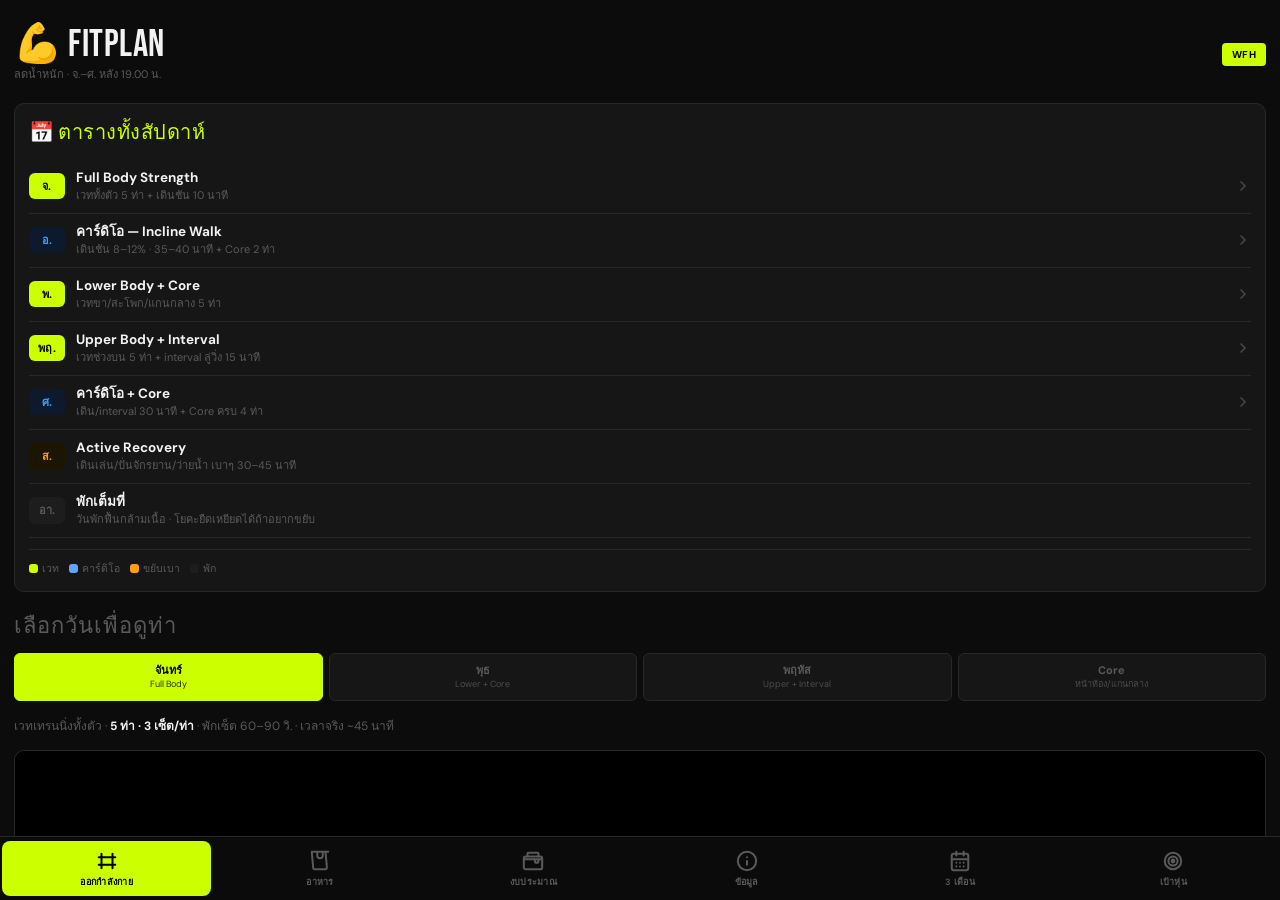
==== commit b2b9ee0b: "feat: enhance timer haptics/audio & polish UI layout - Add Vibration API feedback on timer phases - " ====
--- a/index.html
+++ b/index.html
@@ -6,16 +6,19 @@
 <meta name="apple-mobile-web-app-capable" content="yes">
 <meta name="apple-mobile-web-app-status-bar-style" content="black-translucent">
 <title>FitPlan — แผนออกกำลังกาย</title>
+<link rel="preconnect" href="https://fonts.googleapis.com">
+<link rel="preconnect" href="https://fonts.gstatic.com" crossorigin>
+<link href="https://fonts.googleapis.com/css2?family=Bebas+Neue&family=DM+Sans:opsz,wght@9..40,300;9..40,400;9..40,500;9..40,600;9..40,700&display=swap" rel="stylesheet">
 <style>
 :root{
-  --bg:#0a0f0d; --card:#141c18; --card2:#1a2420; --border:#253028;
-  --green:#22c55e; --green-d:#16a34a; --green-dim:#1a3a24;
-  --text:#f0faf4; --muted:#6b8f78; --amber:#fbbf24; --red:#ef4444; --blue:#60a5fa;
+  --bg:#0c0c0c; --card:#161616; --card2:#1d1d1d; --border:#282828;
+  --green:#ccff00; --green-d:#a3cc00; --green-dim:#1a2200;
+  --text:#f2f2f2; --muted:#5a5a5a; --amber:#ff9f0a; --red:#ff453a; --blue:#409eff;
   --nav-h:64px; --safe-b:env(safe-area-inset-bottom,0px);
 }
 *{box-sizing:border-box;-webkit-tap-highlight-color:transparent;margin:0;padding:0;}
 html,body{height:100%;background:var(--bg);color:var(--text);
-  font-family:-apple-system,BlinkMacSystemFont,'Segoe UI',system-ui,sans-serif;
+  font-family:'DM Sans',-apple-system,system-ui,sans-serif;
   font-size:15px;line-height:1.5;overscroll-behavior:none;}
 body{display:flex;flex-direction:column;}
 
@@ -27,34 +30,35 @@
 
 /* ── Bottom nav ── */
 nav{position:fixed;bottom:0;left:0;right:0;height:calc(var(--nav-h) + var(--safe-b));
-  padding-bottom:var(--safe-b);background:rgba(10,15,13,.92);
-  backdrop-filter:blur(18px);-webkit-backdrop-filter:blur(18px);
+  padding-bottom:var(--safe-b);background:rgba(12,12,12,.95);
+  backdrop-filter:blur(20px);-webkit-backdrop-filter:blur(20px);
   border-top:1px solid var(--border);display:flex;z-index:50;}
 .nav-btn{flex:1;border:none;background:none;color:var(--muted);
-  font-family:inherit;font-size:9px;font-weight:600;
+  font-family:'DM Sans',sans-serif;font-size:9px;font-weight:600;letter-spacing:.3px;
   display:flex;flex-direction:column;align-items:center;justify-content:center;
-  gap:4px;cursor:pointer;transition:.15s;padding-top:4px;}
-.nav-btn svg{transition:.15s;}
-.nav-btn.active{color:var(--green);}
-.nav-btn.active svg{filter:drop-shadow(0 0 6px #22c55e88);}
+  gap:3px;cursor:pointer;transition:.2s;padding:8px 4px 6px;
+  text-transform:uppercase;border-radius:8px;margin:4px 2px;}
+.nav-btn svg{transition:.2s;}
+.nav-btn.active{color:#000;background:var(--green);}
+.nav-btn.active svg{stroke:#000;filter:none;}
 
 /* ── Header ── */
 .hdr{display:flex;align-items:center;justify-content:space-between;margin-bottom:20px;padding-top:10px;}
-.hdr h1{font-size:22px;font-weight:800;letter-spacing:-.5px;}
-.hdr .sub{font-size:12px;color:var(--muted);}
-.pill-green{background:var(--green-dim);color:var(--green);
-  font-size:11px;font-weight:700;padding:4px 10px;border-radius:20px;}
+.hdr h1{font-family:'Bebas Neue',cursive;font-weight:400;font-size:38px;letter-spacing:.5px;line-height:1;}
+.hdr .sub{font-size:11px;color:var(--muted);margin-top:2px;}
+.pill-green{background:var(--green);color:#000;
+  font-size:10px;font-weight:700;padding:4px 10px;border-radius:4px;letter-spacing:.5px;}
 
 /* ── Day tabs ── */
 .daytabs{display:flex;gap:6px;margin-bottom:16px;}
 .dtab{flex:1;border:1px solid var(--border);background:var(--card);
-  color:var(--muted);font-family:inherit;font-size:12px;font-weight:700;
-  padding:10px 4px;border-radius:12px;cursor:pointer;transition:.15s;line-height:1.2;}
-.dtab small{display:block;font-weight:400;font-size:10px;margin-top:2px;opacity:.8;}
+  color:var(--muted);font-family:'DM Sans',sans-serif;font-size:11px;font-weight:700;
+  padding:10px 4px;border-radius:6px;cursor:pointer;transition:.15s;line-height:1.2;}
+.dtab small{display:block;font-weight:400;font-size:9px;margin-top:2px;opacity:.8;}
 .dtab.active{background:var(--green);color:#000;border-color:var(--green);}
 
 /* ── Exercise cards ── */
-.excard{background:var(--card);border:1px solid var(--border);border-radius:16px;
+.excard{background:var(--card);border:1px solid var(--border);border-radius:10px;
   margin-bottom:12px;overflow:hidden;}
 .excard-thumb{position:relative;height:0;padding-bottom:52%;background:#000;cursor:pointer;}
 .excard-thumb img{position:absolute;inset:0;width:100%;height:100%;object-fit:cover;}
@@ -73,18 +77,18 @@
   background:linear-gradient(transparent,rgba(0,0,0,.7));
   font-size:10.5px;color:#fff;font-weight:600;padding:18px 10px 7px;text-align:right;}
 .excard-body{padding:13px 14px 14px;}
-.excard-body .exnum{font-size:11px;color:var(--muted);font-weight:700;letter-spacing:.5px;margin-bottom:2px;}
-.excard-body .exname{font-size:17px;font-weight:800;margin-bottom:3px;}
+.excard-body .exnum{font-size:10px;color:var(--muted);font-weight:700;letter-spacing:1px;text-transform:uppercase;margin-bottom:4px;}
+.excard-body .exname{font-family:'Bebas Neue',cursive;font-weight:400;font-size:26px;letter-spacing:.5px;line-height:1.05;margin-bottom:2px;}
 .excard-body .exsub{font-size:12px;color:var(--muted);margin-bottom:10px;}
 .tags{display:flex;flex-wrap:wrap;gap:6px;margin-bottom:10px;}
-.tag{font-size:11px;font-weight:700;padding:3px 9px;border-radius:20px;}
+.tag{font-size:10px;font-weight:700;padding:3px 8px;border-radius:4px;letter-spacing:.3px;text-transform:uppercase;}
 .tag-g{background:var(--green-dim);color:var(--green);}
-.tag-a{background:#2a2200;color:var(--amber);}
-.tag-b{background:#162035;color:var(--blue);}
+.tag-a{background:#261400;color:var(--amber);}
+.tag-b{background:#0d1a2e;color:var(--blue);}
 .cue{font-size:12.5px;color:var(--muted);line-height:1.5;margin-bottom:12px;}
 .timer-btn{width:100%;border:none;background:var(--green);color:#000;
-  font-family:inherit;font-size:14px;font-weight:800;padding:12px;border-radius:11px;
-  cursor:pointer;transition:.15s;letter-spacing:.2px;}
+  font-family:'Bebas Neue',cursive;font-weight:400;font-size:18px;letter-spacing:1px;padding:12px;border-radius:7px;
+  cursor:pointer;transition:.15s;}
 .timer-btn:hover{background:var(--green-d);}
 
 /* ── Timer overlay ── */
@@ -92,29 +96,30 @@
   display:none;flex-direction:column;align-items:center;justify-content:center;
   padding:24px 20px calc(24px + var(--safe-b));}
 #toverlay.show{display:flex;}
-.t-exname{font-size:15px;font-weight:700;color:var(--muted);margin-bottom:4px;text-align:center;}
-.t-phase{font-size:14px;font-weight:800;letter-spacing:.8px;text-transform:uppercase;
-  margin-bottom:20px;text-align:center;}
+.t-exname{font-size:11px;font-weight:700;color:var(--muted);margin-bottom:4px;text-align:center;letter-spacing:1px;text-transform:uppercase;}
+.t-phase{font-family:'Bebas Neue',cursive;font-weight:400;font-size:22px;letter-spacing:1px;
+  margin-bottom:6px;text-align:center;}
+.t-next{font-size:12px;color:var(--muted);margin-bottom:14px;text-align:center;min-height:16px;}
 .t-work{color:var(--green);}
 .t-rest{color:var(--amber);}
 .t-done{color:var(--blue);}
 .ring-wrap{position:relative;width:220px;height:220px;margin-bottom:16px;}
 .ring-wrap svg{transform:rotate(-90deg);}
-.rbg{fill:none;stroke:var(--card2);stroke-width:16;}
-.rfg{fill:none;stroke:var(--green);stroke-width:16;stroke-linecap:round;
+.rbg{fill:none;stroke:var(--card2);stroke-width:12;}
+.rfg{fill:none;stroke:var(--green);stroke-width:12;stroke-linecap:round;
   transition:stroke-dashoffset .25s linear,stroke .3s;}
 .rfg.rest-clr{stroke:var(--amber);}
 .ring-center{position:absolute;inset:0;display:flex;flex-direction:column;
   align-items:center;justify-content:center;}
-.ring-num{font-size:62px;font-weight:900;line-height:1;font-variant-numeric:tabular-nums;}
-.ring-lbl{font-size:13px;color:var(--muted);margin-top:4px;}
+.ring-num{font-family:'Bebas Neue',cursive;font-size:84px;font-weight:400;line-height:1;font-variant-numeric:tabular-nums;letter-spacing:-2px;}
+.ring-lbl{font-size:11px;color:var(--muted);margin-top:2px;text-transform:uppercase;letter-spacing:.8px;}
 .setdots{display:flex;gap:10px;justify-content:center;margin-bottom:24px;}
 .sdot{width:14px;height:14px;border-radius:50%;background:var(--card2);transition:.2s;}
 .sdot.done{background:var(--green-d);}
-.sdot.cur{background:var(--green);box-shadow:0 0 0 4px #22c55e33;}
+.sdot.cur{background:var(--green);box-shadow:0 0 0 3px rgba(204,255,0,.2);}
 .t-btns{display:flex;gap:10px;width:100%;max-width:360px;}
-.t-btns button{flex:1;border:none;font-family:inherit;font-size:14px;font-weight:700;
-  padding:14px;border-radius:13px;cursor:pointer;transition:.15s;}
+.t-btns button{flex:1;border:none;font-family:'DM Sans',sans-serif;font-size:14px;font-weight:700;
+  padding:14px;border-radius:9px;cursor:pointer;transition:.15s;}
 .tb-main{background:var(--green);color:#000;}
 .tb-ghost{background:var(--card2);color:var(--text);}
 .t-close{margin-top:14px;background:none;border:none;color:var(--muted);
@@ -122,12 +127,12 @@
   text-underline-offset:3px;}
 
 /* ── Section title ── */
-.sec-title{font-size:13px;font-weight:800;letter-spacing:.8px;text-transform:uppercase;
+.sec-title{font-family:'Bebas Neue',cursive;font-size:22px;font-weight:400;letter-spacing:1px;
   color:var(--muted);margin:20px 0 10px;}
 
 /* ── Nutrition cards ── */
-.meal-card{background:var(--card);border:1px solid var(--border);border-radius:14px;
-  padding:14px;margin-bottom:10px;}
+.meal-card{background:var(--card);border:1px solid var(--border);border-radius:10px;
+  padding:14px;margin-bottom:8px;}
 .meal-head{display:flex;justify-content:space-between;align-items:baseline;margin-bottom:8px;}
 .meal-time{font-size:12px;font-weight:700;color:var(--green);}
 .meal-kcal{font-size:11px;color:var(--muted);}
@@ -135,21 +140,21 @@
 .meal-alt{font-size:11.5px;color:var(--muted);}
 .macro-row{display:flex;gap:10px;margin-top:8px;}
 .macro{flex:1;background:var(--card2);border-radius:8px;padding:7px 8px;text-align:center;}
-.macro .mv{font-size:16px;font-weight:800;color:var(--text);}
-.macro .ml{font-size:9.5px;color:var(--muted);margin-top:1px;}
+.macro .mv{font-family:'Bebas Neue',cursive;font-size:22px;font-weight:400;color:var(--text);letter-spacing:.3px;}
+.macro .ml{font-size:9px;color:var(--muted);margin-top:2px;text-transform:uppercase;letter-spacing:.5px;}
 
 /* ── Snack table ── */
 .snack-grid{display:grid;grid-template-columns:1fr 1fr;gap:8px;margin-bottom:16px;}
-.snack-card{border-radius:12px;padding:11px 12px;font-size:12.5px;font-weight:600;}
-.snack-ok{background:var(--green-dim);color:#a7f3c0;}
-.snack-no{background:#2a0f0f;color:#fca5a5;}
+.snack-card{border-radius:8px;padding:12px;font-size:12px;font-weight:500;line-height:1.5;}
+.snack-ok{background:var(--green-dim);color:rgba(204,255,0,.85);border:1px solid rgba(204,255,0,.1);}
+.snack-no{background:#1a0808;color:#ffb3b0;border:1px solid rgba(255,67,58,.1);}
 .snack-card .sh{font-size:10px;font-weight:800;letter-spacing:.5px;text-transform:uppercase;
   margin-bottom:6px;opacity:.7;}
 
 /* ── Budget ── */
-.budget-card{background:var(--card);border:1px solid var(--border);border-radius:14px;
+.budget-card{background:var(--card);border:1px solid var(--border);border-radius:10px;
   padding:14px;margin-bottom:10px;}
-.budget-card h3{font-size:13px;font-weight:800;color:var(--green);margin-bottom:10px;}
+.budget-card h3{font-family:'Bebas Neue',cursive;font-size:20px;font-weight:400;color:var(--green);margin-bottom:10px;letter-spacing:.5px;}
 .brow{display:flex;justify-content:space-between;align-items:center;
   padding:7px 0;border-bottom:1px solid var(--border);font-size:13px;}
 .brow:last-child{border-bottom:none;}
@@ -157,20 +162,19 @@
 .brow .bval{font-weight:700;}
 .brow.btotal{margin-top:4px;}
 .brow.btotal .bitem{color:var(--text);font-weight:800;}
-.brow.btotal .bval{color:var(--green);font-size:16px;font-weight:900;}
-.shop-badge{display:inline-block;font-size:9.5px;font-weight:700;padding:2px 7px;
-  border-radius:10px;margin-left:6px;background:var(--card2);color:var(--muted);}
+.brow.btotal .bval{font-family:'Bebas Neue',cursive;color:var(--green);font-size:22px;font-weight:400;letter-spacing:.3px;}
+.shop-badge{display:inline-block;font-size:9px;font-weight:700;padding:2px 6px;
+  border-radius:4px;margin-left:6px;background:var(--card2);color:var(--muted);}
 
 /* ── Info page ── */
 .stat-grid{display:grid;grid-template-columns:repeat(3,1fr);gap:8px;margin-bottom:16px;}
-.stat-box{background:var(--card);border:1px solid var(--border);border-radius:12px;
-  padding:12px 10px;text-align:center;}
-.stat-box .sv{font-size:20px;font-weight:900;color:var(--green);}
-.stat-box .sl{font-size:10px;color:var(--muted);margin-top:2px;}
-.info-card{background:var(--card);border:1px solid var(--border);border-radius:14px;
+.stat-box{background:var(--card);border:1px solid var(--border);border-radius:10px;
+  padding:14px 10px;text-align:center;}
+.stat-box .sv{font-family:'Bebas Neue',cursive;font-size:28px;font-weight:400;color:var(--green);letter-spacing:.5px;line-height:1;}
+.stat-box .sl{font-size:10px;color:var(--muted);margin-top:4px;text-transform:uppercase;letter-spacing:.5px;}
+.info-card{background:var(--card);border:1px solid var(--border);border-radius:10px;
   padding:14px;margin-bottom:10px;}
-.info-card h3{font-size:13px;font-weight:800;color:var(--green);margin-bottom:10px;
-  letter-spacing:.4px;text-transform:uppercase;}
+.info-card h3{font-family:'Bebas Neue',cursive;font-size:20px;font-weight:400;color:var(--green);margin-bottom:10px;letter-spacing:.5px;}
 .info-row{display:flex;justify-content:space-between;padding:7px 0;
   border-bottom:1px solid var(--border);font-size:13px;}
 .info-row:last-child{border-bottom:none;}
@@ -180,9 +184,9 @@
 .iv.amber{color:var(--amber);}
 
 /* ── Tip boxes ── */
-.tip-box{border-radius:12px;padding:12px 14px;margin-bottom:10px;font-size:13px;line-height:1.5;}
-.tip-green{background:var(--green-dim);border-left:4px solid var(--green);color:#a7f3c0;}
-.tip-amber{background:#2a2200;border-left:4px solid var(--amber);color:#fde68a;}
+.tip-box{border-radius:8px;padding:12px 14px;margin-bottom:10px;font-size:13px;line-height:1.5;}
+.tip-green{background:var(--green-dim);border-left:3px solid var(--green);color:rgba(204,255,0,.85);}
+.tip-amber{background:#1c1400;border-left:3px solid var(--amber);color:rgba(255,159,10,.9);}
 .tip-box b{font-weight:800;}
 
 /* ── Misc ── */
@@ -200,8 +204,8 @@
   /* ── 3-Month Plan ── */
   .month-tabs{display:flex;gap:6px;margin-bottom:16px;}
   .mtab{flex:1;border:1px solid var(--border);background:var(--card);
-    color:var(--muted);font-family:inherit;font-size:13px;font-weight:800;
-    padding:11px 4px;border-radius:12px;cursor:pointer;transition:.15s;line-height:1.2;}
+    color:var(--muted);font-family:'DM Sans',sans-serif;font-size:12px;font-weight:700;
+    padding:10px 4px;border-radius:6px;cursor:pointer;transition:.15s;line-height:1.2;}
   .mtab small{display:block;font-weight:400;font-size:10px;margin-top:2px;opacity:.8;}
   .mtab.active{background:var(--green);color:#000;border-color:var(--green);}
 
@@ -213,15 +217,14 @@
     border-radius:50%;background:var(--card2);border:2px solid var(--border);transition:.3s;}
   .tl-dot.done{background:var(--green-d);border-color:var(--green);}
   .tl-dot.cur{background:var(--green);border-color:var(--green);
-    box-shadow:0 0 0 4px #22c55e22;}
-  .tl-label{font-size:11px;font-weight:700;color:var(--muted);letter-spacing:.4px;margin-bottom:2px;}
-  .tl-title{font-size:15px;font-weight:800;margin-bottom:3px;}
+    box-shadow:0 0 0 4px rgba(204,255,0,.12);}
+  .tl-label{font-size:10px;font-weight:700;color:var(--muted);letter-spacing:.5px;text-transform:uppercase;margin-bottom:2px;}
+  .tl-title{font-family:'Bebas Neue',cursive;font-size:18px;font-weight:400;letter-spacing:.5px;margin-bottom:3px;}
   .tl-desc{font-size:12.5px;color:var(--muted);line-height:1.5;}
 
-  .prog-card{background:var(--card);border:1px solid var(--border);border-radius:14px;
+  .prog-card{background:var(--card);border:1px solid var(--border);border-radius:10px;
     padding:14px;margin-bottom:10px;}
-  .prog-card h3{font-size:12px;font-weight:800;color:var(--green);letter-spacing:.6px;
-    text-transform:uppercase;margin-bottom:12px;}
+  .prog-card h3{font-family:'Bebas Neue',cursive;font-size:20px;font-weight:400;color:var(--green);letter-spacing:.5px;margin-bottom:12px;}
   .prog-row{display:flex;justify-content:space-between;align-items:flex-start;
     padding:8px 0;border-bottom:1px solid var(--border);font-size:13px;gap:8px;}
   .prog-row:last-child{border-bottom:none;}
@@ -230,10 +233,9 @@
   .pv.up{color:var(--green);}
   .pv.same{color:var(--muted);}
 
-  .weight-track{background:var(--card);border:1px solid var(--border);border-radius:14px;
+  .weight-track{background:var(--card);border:1px solid var(--border);border-radius:10px;
     padding:14px;margin-bottom:10px;}
-  .weight-track h3{font-size:12px;font-weight:800;color:var(--green);letter-spacing:.6px;
-    text-transform:uppercase;margin-bottom:12px;}
+  .weight-track h3{font-family:'Bebas Neue',cursive;font-size:20px;font-weight:400;color:var(--green);letter-spacing:.5px;margin-bottom:12px;}
   .wk-row{display:flex;align-items:center;gap:10px;padding:8px 0;
     border-bottom:1px solid var(--border);}
   .wk-row:last-child{border-bottom:none;}
@@ -248,21 +250,21 @@
   .wk-diff.neu{color:var(--muted);}
   .wk-date{font-size:11px;color:var(--muted);flex:1;}
 
-  .save-btn{width:100%;border:none;background:var(--green-dim);color:var(--green);
-    font-family:inherit;font-size:13px;font-weight:800;padding:11px;border-radius:11px;
-    cursor:pointer;transition:.15s;margin-top:4px;border:1px solid #22c55e44;}
+  .save-btn{width:100%;background:var(--green-dim);color:var(--green);
+    font-family:'Bebas Neue',cursive;font-size:18px;font-weight:400;letter-spacing:1px;padding:11px;border-radius:7px;
+    cursor:pointer;transition:.15s;margin-top:4px;border:1px solid rgba(204,255,0,.2);}
   .save-btn:hover{background:var(--green);color:#000;}
 
-  .progress-bar-wrap{background:var(--card2);border-radius:20px;height:8px;
+  .progress-bar-wrap{background:var(--card2);border-radius:20px;height:5px;
     margin:8px 0 4px;overflow:hidden;}
   .progress-bar{height:100%;border-radius:20px;background:var(--green);
     transition:width .5s ease;}
 
-  .month-badge{display:inline-block;font-size:11px;font-weight:800;padding:3px 10px;
-    border-radius:20px;margin-bottom:10px;}
-  .mb1{background:#1a2e1a;color:#86efac;}
-  .mb2{background:#1e2a10;color:#bef264;}
-  .mb3{background:#2a1f05;color:var(--amber);}
+  .month-badge{display:inline-block;font-size:10px;font-weight:800;padding:3px 10px;
+    border-radius:4px;margin-bottom:10px;letter-spacing:.5px;text-transform:uppercase;}
+  .mb1{background:#0e1e0e;color:#86efac;}
+  .mb2{background:#141f05;color:#bef264;}
+  .mb3{background:#1f1400;color:var(--amber);}
 
   .goal-row{display:flex;align-items:center;gap:10px;padding:9px 0;
     border-bottom:1px solid var(--border);}
@@ -277,21 +279,21 @@
 
   /* ── Physique Roadmap ── */
   .physique-hero{background:linear-gradient(135deg,var(--green-dim),var(--card));
-    border:1px solid var(--border);border-radius:16px;padding:18px;margin-bottom:14px;text-align:center;}
+    border:1px solid var(--border);border-radius:10px;padding:18px;margin-bottom:14px;text-align:center;}
   .physique-hero .ph-label{font-size:11px;font-weight:700;color:var(--green);
     letter-spacing:1px;text-transform:uppercase;margin-bottom:6px;}
-  .physique-hero .ph-title{font-size:20px;font-weight:900;margin-bottom:6px;}
+  .physique-hero .ph-title{font-family:'Bebas Neue',cursive;font-size:30px;font-weight:400;letter-spacing:1px;margin-bottom:6px;}
   .physique-hero .ph-desc{font-size:12.5px;color:var(--muted);line-height:1.5;}
   .bf-scale{display:flex;align-items:flex-end;gap:4px;margin:14px 0 6px;height:60px;}
   .bf-bar{flex:1;border-radius:6px 6px 0 0;display:flex;align-items:flex-end;
     justify-content:center;font-size:9px;font-weight:700;color:#000;padding-bottom:3px;position:relative;}
   .bf-bar.cur{outline:2px solid var(--text);outline-offset:1px;}
   .bf-bar .bf-tag{position:absolute;top:-16px;font-size:8px;color:var(--muted);white-space:nowrap;}
-  .roadmap-card{background:var(--card);border:1px solid var(--border);border-radius:14px;
-    padding:15px;margin-bottom:11px;position:relative;overflow:hidden;}
-  .roadmap-card .rc-month{font-size:11px;font-weight:800;letter-spacing:.5px;
-    text-transform:uppercase;margin-bottom:8px;display:inline-block;padding:3px 10px;border-radius:20px;}
-  .roadmap-card .rc-bf{font-size:26px;font-weight:900;color:var(--green);margin-bottom:2px;}
+  .roadmap-card{background:var(--card);border:1px solid var(--border);border-radius:10px;
+    padding:14px;margin-bottom:10px;position:relative;overflow:hidden;}
+  .roadmap-card .rc-month{font-size:10px;font-weight:800;letter-spacing:.8px;
+    text-transform:uppercase;margin-bottom:8px;display:inline-block;padding:3px 10px;border-radius:4px;}
+  .roadmap-card .rc-bf{font-family:'Bebas Neue',cursive;font-size:32px;font-weight:400;color:var(--green);margin-bottom:2px;letter-spacing:.5px;}
   .roadmap-card .rc-bf small{font-size:13px;color:var(--muted);font-weight:600;}
   .roadmap-card .rc-look{font-size:14px;font-weight:700;margin:8px 0 4px;}
   .roadmap-card .rc-detail{font-size:12.5px;color:var(--muted);line-height:1.5;}
@@ -300,18 +302,18 @@
   .rc-milestone::before{content:'→';color:var(--green);font-weight:900;flex:0 0 auto;}
 
   /* ── Weekly Overview ── */
-  .week-card{background:var(--card);border:1px solid var(--border);border-radius:16px;
+  .week-card{background:var(--card);border:1px solid var(--border);border-radius:10px;
     padding:14px;margin-bottom:18px;}
-  .week-card h3{font-size:12px;font-weight:800;color:var(--green);letter-spacing:.6px;
-    text-transform:uppercase;margin-bottom:12px;display:flex;align-items:center;gap:6px;}
+  .week-card h3{font-family:'Bebas Neue',cursive;font-size:20px;font-weight:400;color:var(--green);letter-spacing:.5px;
+    margin-bottom:12px;display:flex;align-items:center;gap:6px;}
   .wk-day{display:flex;align-items:center;gap:11px;padding:9px 0;
     border-bottom:1px solid var(--border);}
   .wk-day:last-child{border-bottom:none;}
-  .wk-daytag{flex:0 0 38px;font-size:12px;font-weight:800;text-align:center;
-    padding:5px 0;border-radius:9px;}
+  .wk-daytag{flex:0 0 36px;font-size:11px;font-weight:800;text-align:center;
+    padding:5px 0;border-radius:6px;letter-spacing:.3px;}
   .wd-train{background:var(--green);color:#000;}
-  .wd-cardio{background:#162035;color:var(--blue);}
-  .wd-active{background:#2a2200;color:var(--amber);}
+  .wd-cardio{background:#0d1a2e;color:var(--blue);}
+  .wd-active{background:#1c1500;color:var(--amber);}
   .wd-rest{background:var(--card2);color:var(--muted);}
   .wk-info{flex:1;min-width:0;}
   .wk-info .wd-title{font-size:13.5px;font-weight:700;line-height:1.3;}
@@ -321,6 +323,7 @@
     border-top:1px solid var(--border);font-size:10.5px;color:var(--muted);}
   .wk-legend span{display:flex;align-items:center;gap:4px;}
   .wk-dot{width:9px;height:9px;border-radius:3px;display:inline-block;}
+
 </style>
 </head>
 <body>
@@ -542,6 +545,7 @@
 <div id="toverlay" role="dialog" aria-modal="true">
   <p class="t-exname" id="t-exname">—</p>
   <p class="t-phase" id="t-phase">—</p>
+  <p class="t-next" id="t-next-info"></p>
   <div class="ring-wrap">
     <svg width="220" height="220" viewBox="0 0 220 220">
       <circle class="rbg" cx="110" cy="110" r="94"/>
@@ -633,11 +637,15 @@
 function buildDayTabs(){
   const el=document.getElementById('daytabs');
   el.innerHTML=Object.entries(DAYS).map(([k,d])=>
-    `<button class="dtab${k===curDay?' active':''}" onclick="switchDay('${k}')">
+    `<button class="dtab${k===curDay?' active':''}" id="dtab-${k}" onclick="switchDay('${k}')">
       ${d.label}<small>${d.focus}</small>
     </button>`).join('');
 }
-function switchDay(k){curDay=k;buildDayTabs();renderExList();}
+function switchDay(k){
+  document.getElementById(`dtab-${curDay}`)?.classList.remove('active');
+  document.getElementById(`dtab-${k}`)?.classList.add('active');
+  curDay=k;renderExList();
+}
 function renderExList(){
   const d=DAYS[curDay];
   document.getElementById('daysum').innerHTML=d.sum;
@@ -709,24 +717,31 @@
 }
 function step(){
   T.remain--;
-  if(T.remain<=3&&T.remain>0)beep('tick');
+  if(T.phase==='work'&&T.remain>0&&T.remain<=3)beep(`c${T.remain}`);
   if(T.remain<=0){beep(T.phase);advance();}
   tickUI();
 }
 function advance(){
   if(T.phase==='work'){
-    if(T.set>=T.ex.sets){T.phase='done';beep('done');}
-    else{T.phase='rest';T.remain=T.ex.rest;T.total=T.ex.rest;}
-  }else{T.set++;T.phase='work';T.remain=T.ex.work;T.total=T.ex.work;}
+    if(T.set>=T.ex.sets){T.phase='done';beep('done');vibe('done');}
+    else{T.phase='rest';T.remain=T.ex.rest;T.total=T.ex.rest;vibe('rest');}
+  }else{T.set++;T.phase='work';T.remain=T.ex.work;T.total=T.ex.work;vibe('work');}
+}
+function vibe(k){
+  if(!navigator.vibrate)return;
+  const p={work:[100,50,100],rest:[200],done:[200,100,200,100,400]};
+  navigator.vibrate(p[k]||[]);
 }
 function tickUI(){
   const done=T.phase==='done',rest=T.phase==='rest';
   document.getElementById('t-exname').textContent=T.ex.n;
   const ph=document.getElementById('t-phase');
+  const ni=document.getElementById('t-next-info');
   if(done){ph.textContent='เสร็จทุกเซ็ต 🎉';ph.className='t-phase t-done';
-    document.getElementById('t-next').textContent='ปิด';}
-  else if(rest){ph.textContent=`พัก — เซ็ตถัดไป ${T.set+1}/${T.ex.sets}`;ph.className='t-phase t-rest';}
-  else{ph.textContent=`เซ็ต ${T.set} / ${T.ex.sets} — เล่น`;ph.className='t-phase t-work';}
+    document.getElementById('t-next').textContent='ปิด';ni.textContent='';}
+  else if(rest){ph.textContent=`พัก — เซ็ตถัดไป ${T.set+1}/${T.ex.sets}`;ph.className='t-phase t-rest';
+    ni.textContent=`ท่าต่อไป: ${T.ex.n} · เซ็ต ${T.set+1}`;}
+  else{ph.textContent=`เซ็ต ${T.set} / ${T.ex.sets} — เล่น`;ph.className='t-phase t-work';ni.textContent='';}
   document.getElementById('ring-num').textContent=done?'✓':T.remain;
   document.getElementById('ring-lbl').textContent=rest?'วิ. (พัก)':'วิ. (เล่น)';
   rfg.classList.toggle('rest-clr',rest);
@@ -783,10 +798,11 @@
 function beep(k){
   try{
     AC=AC||new(window.AudioContext||window.webkitAudioContext)();
+    AC.resume();
     const o=AC.createOscillator(),g=AC.createGain();
     o.connect(g);g.connect(AC.destination);
-    const cfg={tick:[440,.07,.08],work:[520,.25,.16],rest:[760,.25,.18],done:[880,.5,.2]};
-    const[f,d,v]=cfg[k]||cfg.tick;
+    const cfg={c3:[523,.1,.12],c2:[659,.1,.14],c1:[784,.13,.16],work:[520,.25,.16],rest:[760,.25,.18],done:[880,.5,.2]};
+    const[f,d,v]=cfg[k]||cfg.c3;
     o.frequency.value=f;o.type='sine';
     g.gain.setValueAtTime(v,AC.currentTime);
     g.gain.exponentialRampToValueAtTime(.001,AC.currentTime+d);
@@ -975,7 +991,7 @@
     return `<div class="wk-row" style="${active?'':'opacity:.5'}">
       <span class="wk-num">สัปดาห์ ${i+1}</span>
       <span class="wk-date">${dateStr}</span>
-      <input class="wk-input" type="number" step="0.1" min="60" max="120"
+      <input class="wk-input" type="number" inputmode="decimal" step="0.1" min="60" max="120"
              placeholder="กก." value="${val}" id="wk-${i+1}"
              ${active?'':''}/>
       ${diffHtml}
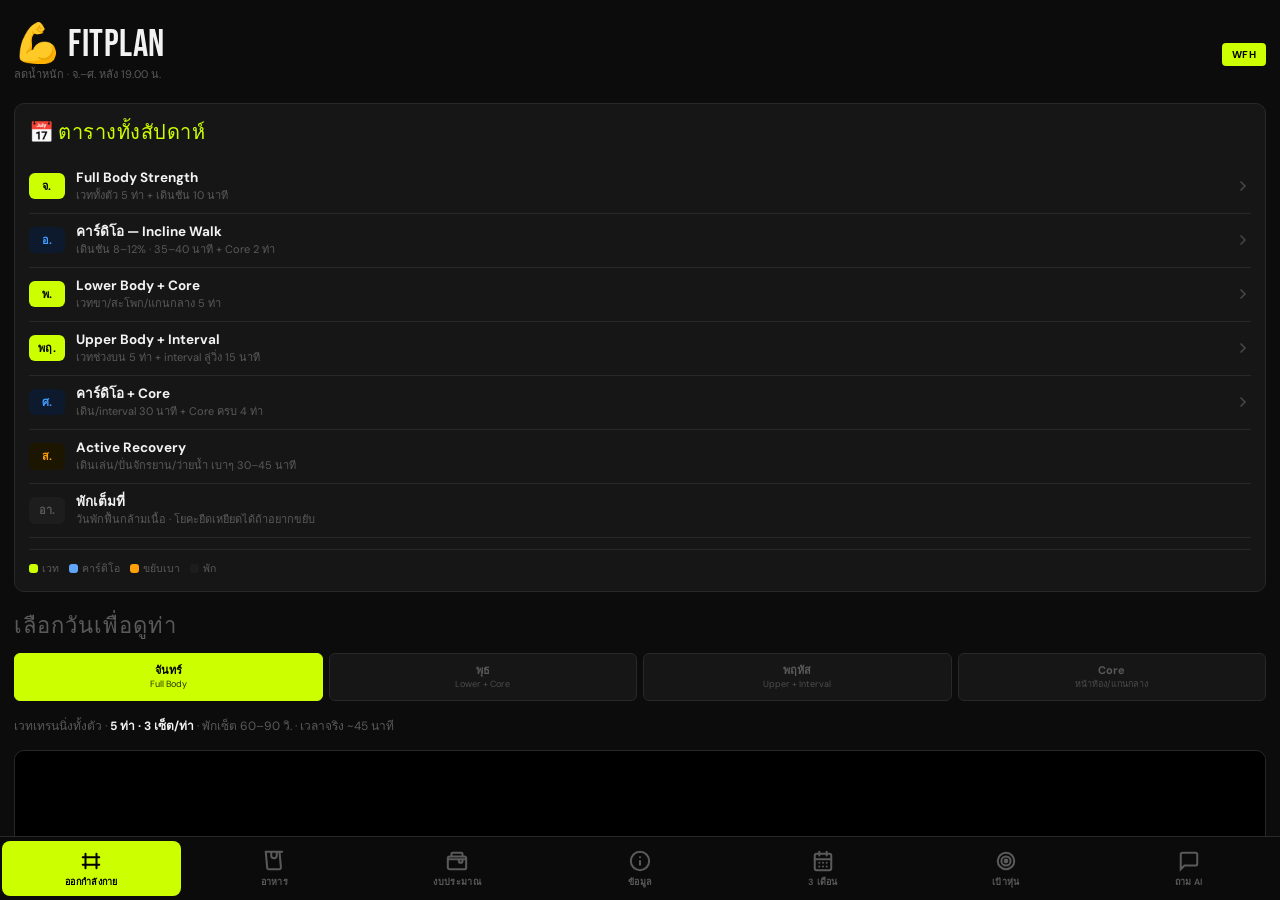
==== commit b8da9d85: "feat: integrate Google Gemini API to enable AI-powered fitness coaching chat functionality" ====
--- a/index.html
+++ b/index.html
@@ -9,322 +9,7 @@
 <link rel="preconnect" href="https://fonts.googleapis.com">
 <link rel="preconnect" href="https://fonts.gstatic.com" crossorigin>
 <link href="https://fonts.googleapis.com/css2?family=Bebas+Neue&family=DM+Sans:opsz,wght@9..40,300;9..40,400;9..40,500;9..40,600;9..40,700&display=swap" rel="stylesheet">
-<style>
-:root{
-  --bg:#0c0c0c; --card:#161616; --card2:#1d1d1d; --border:#282828;
-  --green:#ccff00; --green-d:#a3cc00; --green-dim:#1a2200;
-  --text:#f2f2f2; --muted:#5a5a5a; --amber:#ff9f0a; --red:#ff453a; --blue:#409eff;
-  --nav-h:64px; --safe-b:env(safe-area-inset-bottom,0px);
-}
-*{box-sizing:border-box;-webkit-tap-highlight-color:transparent;margin:0;padding:0;}
-html,body{height:100%;background:var(--bg);color:var(--text);
-  font-family:'DM Sans',-apple-system,system-ui,sans-serif;
-  font-size:15px;line-height:1.5;overscroll-behavior:none;}
-body{display:flex;flex-direction:column;}
-
-/* ── Scroll area ── */
-#app{flex:1;overflow-y:auto;padding-bottom:calc(var(--nav-h) + var(--safe-b) + 12px);
-  scroll-behavior:smooth;}
-.page{display:none;padding:16px 14px 0;}
-.page.active{display:block;}
-
-/* ── Bottom nav ── */
-nav{position:fixed;bottom:0;left:0;right:0;height:calc(var(--nav-h) + var(--safe-b));
-  padding-bottom:var(--safe-b);background:rgba(12,12,12,.95);
-  backdrop-filter:blur(20px);-webkit-backdrop-filter:blur(20px);
-  border-top:1px solid var(--border);display:flex;z-index:50;}
-.nav-btn{flex:1;border:none;background:none;color:var(--muted);
-  font-family:'DM Sans',sans-serif;font-size:9px;font-weight:600;letter-spacing:.3px;
-  display:flex;flex-direction:column;align-items:center;justify-content:center;
-  gap:3px;cursor:pointer;transition:.2s;padding:8px 4px 6px;
-  text-transform:uppercase;border-radius:8px;margin:4px 2px;}
-.nav-btn svg{transition:.2s;}
-.nav-btn.active{color:#000;background:var(--green);}
-.nav-btn.active svg{stroke:#000;filter:none;}
-
-/* ── Header ── */
-.hdr{display:flex;align-items:center;justify-content:space-between;margin-bottom:20px;padding-top:10px;}
-.hdr h1{font-family:'Bebas Neue',cursive;font-weight:400;font-size:38px;letter-spacing:.5px;line-height:1;}
-.hdr .sub{font-size:11px;color:var(--muted);margin-top:2px;}
-.pill-green{background:var(--green);color:#000;
-  font-size:10px;font-weight:700;padding:4px 10px;border-radius:4px;letter-spacing:.5px;}
-
-/* ── Day tabs ── */
-.daytabs{display:flex;gap:6px;margin-bottom:16px;}
-.dtab{flex:1;border:1px solid var(--border);background:var(--card);
-  color:var(--muted);font-family:'DM Sans',sans-serif;font-size:11px;font-weight:700;
-  padding:10px 4px;border-radius:6px;cursor:pointer;transition:.15s;line-height:1.2;}
-.dtab small{display:block;font-weight:400;font-size:9px;margin-top:2px;opacity:.8;}
-.dtab.active{background:var(--green);color:#000;border-color:var(--green);}
-
-/* ── Exercise cards ── */
-.excard{background:var(--card);border:1px solid var(--border);border-radius:10px;
-  margin-bottom:12px;overflow:hidden;}
-.excard-thumb{position:relative;height:0;padding-bottom:52%;background:#000;cursor:pointer;}
-.excard-thumb img{position:absolute;inset:0;width:100%;height:100%;object-fit:cover;}
-.play-over{position:absolute;inset:0;display:flex;align-items:center;justify-content:center;
-  background:rgba(0,0,0,.25);}
-.play-btn2{width:52px;height:52px;background:rgba(220,0,0,.9);border-radius:50%;
-  display:flex;align-items:center;justify-content:center;
-  box-shadow:0 4px 20px rgba(0,0,0,.5);transition:.15s;}
-.excard-thumb:hover .play-btn2{transform:scale(1.08);}
-.yt-fallback{position:absolute;bottom:8px;right:8px;z-index:5;
-  background:rgba(0,0,0,.72);color:#fff;border:1px solid rgba(255,255,255,.25);
-  font-family:inherit;font-size:10.5px;font-weight:600;padding:5px 9px;
-  border-radius:8px;cursor:pointer;backdrop-filter:blur(4px);}
-.yt-fallback:hover{background:rgba(220,0,0,.85);}
-.yt-lbl{position:absolute;bottom:0;left:0;right:0;
-  background:linear-gradient(transparent,rgba(0,0,0,.7));
-  font-size:10.5px;color:#fff;font-weight:600;padding:18px 10px 7px;text-align:right;}
-.excard-body{padding:13px 14px 14px;}
-.excard-body .exnum{font-size:10px;color:var(--muted);font-weight:700;letter-spacing:1px;text-transform:uppercase;margin-bottom:4px;}
-.excard-body .exname{font-family:'Bebas Neue',cursive;font-weight:400;font-size:26px;letter-spacing:.5px;line-height:1.05;margin-bottom:2px;}
-.excard-body .exsub{font-size:12px;color:var(--muted);margin-bottom:10px;}
-.tags{display:flex;flex-wrap:wrap;gap:6px;margin-bottom:10px;}
-.tag{font-size:10px;font-weight:700;padding:3px 8px;border-radius:4px;letter-spacing:.3px;text-transform:uppercase;}
-.tag-g{background:var(--green-dim);color:var(--green);}
-.tag-a{background:#261400;color:var(--amber);}
-.tag-b{background:#0d1a2e;color:var(--blue);}
-.cue{font-size:12.5px;color:var(--muted);line-height:1.5;margin-bottom:12px;}
-.timer-btn{width:100%;border:none;background:var(--green);color:#000;
-  font-family:'Bebas Neue',cursive;font-weight:400;font-size:18px;letter-spacing:1px;padding:12px;border-radius:7px;
-  cursor:pointer;transition:.15s;}
-.timer-btn:hover{background:var(--green-d);}
-
-/* ── Timer overlay ── */
-#toverlay{position:fixed;inset:0;background:var(--bg);z-index:100;
-  display:none;flex-direction:column;align-items:center;justify-content:center;
-  padding:24px 20px calc(24px + var(--safe-b));}
-#toverlay.show{display:flex;}
-.t-exname{font-size:11px;font-weight:700;color:var(--muted);margin-bottom:4px;text-align:center;letter-spacing:1px;text-transform:uppercase;}
-.t-phase{font-family:'Bebas Neue',cursive;font-weight:400;font-size:22px;letter-spacing:1px;
-  margin-bottom:6px;text-align:center;}
-.t-next{font-size:12px;color:var(--muted);margin-bottom:14px;text-align:center;min-height:16px;}
-.t-work{color:var(--green);}
-.t-rest{color:var(--amber);}
-.t-done{color:var(--blue);}
-.ring-wrap{position:relative;width:220px;height:220px;margin-bottom:16px;}
-.ring-wrap svg{transform:rotate(-90deg);}
-.rbg{fill:none;stroke:var(--card2);stroke-width:12;}
-.rfg{fill:none;stroke:var(--green);stroke-width:12;stroke-linecap:round;
-  transition:stroke-dashoffset .25s linear,stroke .3s;}
-.rfg.rest-clr{stroke:var(--amber);}
-.ring-center{position:absolute;inset:0;display:flex;flex-direction:column;
-  align-items:center;justify-content:center;}
-.ring-num{font-family:'Bebas Neue',cursive;font-size:84px;font-weight:400;line-height:1;font-variant-numeric:tabular-nums;letter-spacing:-2px;}
-.ring-lbl{font-size:11px;color:var(--muted);margin-top:2px;text-transform:uppercase;letter-spacing:.8px;}
-.setdots{display:flex;gap:10px;justify-content:center;margin-bottom:24px;}
-.sdot{width:14px;height:14px;border-radius:50%;background:var(--card2);transition:.2s;}
-.sdot.done{background:var(--green-d);}
-.sdot.cur{background:var(--green);box-shadow:0 0 0 3px rgba(204,255,0,.2);}
-.t-btns{display:flex;gap:10px;width:100%;max-width:360px;}
-.t-btns button{flex:1;border:none;font-family:'DM Sans',sans-serif;font-size:14px;font-weight:700;
-  padding:14px;border-radius:9px;cursor:pointer;transition:.15s;}
-.tb-main{background:var(--green);color:#000;}
-.tb-ghost{background:var(--card2);color:var(--text);}
-.t-close{margin-top:14px;background:none;border:none;color:var(--muted);
-  font-family:inherit;font-size:13px;cursor:pointer;text-decoration:underline;
-  text-underline-offset:3px;}
-
-/* ── Section title ── */
-.sec-title{font-family:'Bebas Neue',cursive;font-size:22px;font-weight:400;letter-spacing:1px;
-  color:var(--muted);margin:20px 0 10px;}
-
-/* ── Nutrition cards ── */
-.meal-card{background:var(--card);border:1px solid var(--border);border-radius:10px;
-  padding:14px;margin-bottom:8px;}
-.meal-head{display:flex;justify-content:space-between;align-items:baseline;margin-bottom:8px;}
-.meal-time{font-size:12px;font-weight:700;color:var(--green);}
-.meal-kcal{font-size:11px;color:var(--muted);}
-.meal-name{font-size:15px;font-weight:700;margin-bottom:4px;}
-.meal-alt{font-size:11.5px;color:var(--muted);}
-.macro-row{display:flex;gap:10px;margin-top:8px;}
-.macro{flex:1;background:var(--card2);border-radius:8px;padding:7px 8px;text-align:center;}
-.macro .mv{font-family:'Bebas Neue',cursive;font-size:22px;font-weight:400;color:var(--text);letter-spacing:.3px;}
-.macro .ml{font-size:9px;color:var(--muted);margin-top:2px;text-transform:uppercase;letter-spacing:.5px;}
-
-/* ── Snack table ── */
-.snack-grid{display:grid;grid-template-columns:1fr 1fr;gap:8px;margin-bottom:16px;}
-.snack-card{border-radius:8px;padding:12px;font-size:12px;font-weight:500;line-height:1.5;}
-.snack-ok{background:var(--green-dim);color:rgba(204,255,0,.85);border:1px solid rgba(204,255,0,.1);}
-.snack-no{background:#1a0808;color:#ffb3b0;border:1px solid rgba(255,67,58,.1);}
-.snack-card .sh{font-size:10px;font-weight:800;letter-spacing:.5px;text-transform:uppercase;
-  margin-bottom:6px;opacity:.7;}
-
-/* ── Budget ── */
-.budget-card{background:var(--card);border:1px solid var(--border);border-radius:10px;
-  padding:14px;margin-bottom:10px;}
-.budget-card h3{font-family:'Bebas Neue',cursive;font-size:20px;font-weight:400;color:var(--green);margin-bottom:10px;letter-spacing:.5px;}
-.brow{display:flex;justify-content:space-between;align-items:center;
-  padding:7px 0;border-bottom:1px solid var(--border);font-size:13px;}
-.brow:last-child{border-bottom:none;}
-.brow .bitem{color:var(--muted);}
-.brow .bval{font-weight:700;}
-.brow.btotal{margin-top:4px;}
-.brow.btotal .bitem{color:var(--text);font-weight:800;}
-.brow.btotal .bval{font-family:'Bebas Neue',cursive;color:var(--green);font-size:22px;font-weight:400;letter-spacing:.3px;}
-.shop-badge{display:inline-block;font-size:9px;font-weight:700;padding:2px 6px;
-  border-radius:4px;margin-left:6px;background:var(--card2);color:var(--muted);}
-
-/* ── Info page ── */
-.stat-grid{display:grid;grid-template-columns:repeat(3,1fr);gap:8px;margin-bottom:16px;}
-.stat-box{background:var(--card);border:1px solid var(--border);border-radius:10px;
-  padding:14px 10px;text-align:center;}
-.stat-box .sv{font-family:'Bebas Neue',cursive;font-size:28px;font-weight:400;color:var(--green);letter-spacing:.5px;line-height:1;}
-.stat-box .sl{font-size:10px;color:var(--muted);margin-top:4px;text-transform:uppercase;letter-spacing:.5px;}
-.info-card{background:var(--card);border:1px solid var(--border);border-radius:10px;
-  padding:14px;margin-bottom:10px;}
-.info-card h3{font-family:'Bebas Neue',cursive;font-size:20px;font-weight:400;color:var(--green);margin-bottom:10px;letter-spacing:.5px;}
-.info-row{display:flex;justify-content:space-between;padding:7px 0;
-  border-bottom:1px solid var(--border);font-size:13px;}
-.info-row:last-child{border-bottom:none;}
-.info-row .ik{color:var(--muted);}
-.info-row .iv{font-weight:700;text-align:right;}
-.iv.green{color:var(--green);}
-.iv.amber{color:var(--amber);}
-
-/* ── Tip boxes ── */
-.tip-box{border-radius:8px;padding:12px 14px;margin-bottom:10px;font-size:13px;line-height:1.5;}
-.tip-green{background:var(--green-dim);border-left:3px solid var(--green);color:rgba(204,255,0,.85);}
-.tip-amber{background:#1c1400;border-left:3px solid var(--amber);color:rgba(255,159,10,.9);}
-.tip-box b{font-weight:800;}
-
-/* ── Misc ── */
-.note-bar{background:var(--card2);border-radius:10px;padding:10px 12px;
-  font-size:12px;color:var(--muted);margin-bottom:14px;line-height:1.5;}
-.day-sum{font-size:12px;color:var(--muted);margin-bottom:14px;line-height:1.6;}
-.day-sum b{color:var(--text);}
-footer.pgfoot{font-size:10.5px;color:var(--muted);text-align:center;
-  padding:14px 0 6px;line-height:1.6;}
-
-@media(prefers-reduced-motion:reduce){
-  *{transition:none!important;animation:none!important;}
-}
-
-  /* ── 3-Month Plan ── */
-  .month-tabs{display:flex;gap:6px;margin-bottom:16px;}
-  .mtab{flex:1;border:1px solid var(--border);background:var(--card);
-    color:var(--muted);font-family:'DM Sans',sans-serif;font-size:12px;font-weight:700;
-    padding:10px 4px;border-radius:6px;cursor:pointer;transition:.15s;line-height:1.2;}
-  .mtab small{display:block;font-weight:400;font-size:10px;margin-top:2px;opacity:.8;}
-  .mtab.active{background:var(--green);color:#000;border-color:var(--green);}
-
-  .timeline{position:relative;padding-left:26px;margin-bottom:16px;}
-  .timeline::before{content:'';position:absolute;left:9px;top:6px;bottom:6px;
-    width:2px;background:var(--border);}
-  .tl-item{position:relative;margin-bottom:18px;}
-  .tl-dot{position:absolute;left:-21px;top:3px;width:13px;height:13px;
-    border-radius:50%;background:var(--card2);border:2px solid var(--border);transition:.3s;}
-  .tl-dot.done{background:var(--green-d);border-color:var(--green);}
-  .tl-dot.cur{background:var(--green);border-color:var(--green);
-    box-shadow:0 0 0 4px rgba(204,255,0,.12);}
-  .tl-label{font-size:10px;font-weight:700;color:var(--muted);letter-spacing:.5px;text-transform:uppercase;margin-bottom:2px;}
-  .tl-title{font-family:'Bebas Neue',cursive;font-size:18px;font-weight:400;letter-spacing:.5px;margin-bottom:3px;}
-  .tl-desc{font-size:12.5px;color:var(--muted);line-height:1.5;}
-
-  .prog-card{background:var(--card);border:1px solid var(--border);border-radius:10px;
-    padding:14px;margin-bottom:10px;}
-  .prog-card h3{font-family:'Bebas Neue',cursive;font-size:20px;font-weight:400;color:var(--green);letter-spacing:.5px;margin-bottom:12px;}
-  .prog-row{display:flex;justify-content:space-between;align-items:flex-start;
-    padding:8px 0;border-bottom:1px solid var(--border);font-size:13px;gap:8px;}
-  .prog-row:last-child{border-bottom:none;}
-  .prog-row .pk{color:var(--muted);flex:1;}
-  .prog-row .pv{font-weight:700;text-align:right;flex:1;word-break:keep-all;}
-  .pv.up{color:var(--green);}
-  .pv.same{color:var(--muted);}
-
-  .weight-track{background:var(--card);border:1px solid var(--border);border-radius:10px;
-    padding:14px;margin-bottom:10px;}
-  .weight-track h3{font-family:'Bebas Neue',cursive;font-size:20px;font-weight:400;color:var(--green);letter-spacing:.5px;margin-bottom:12px;}
-  .wk-row{display:flex;align-items:center;gap:10px;padding:8px 0;
-    border-bottom:1px solid var(--border);}
-  .wk-row:last-child{border-bottom:none;}
-  .wk-num{font-size:11px;font-weight:700;color:var(--muted);width:52px;flex:0 0 52px;}
-  .wk-input{flex:1;background:var(--card2);border:1px solid var(--border);
-    color:var(--text);font-family:inherit;font-size:15px;font-weight:700;
-    padding:7px 10px;border-radius:8px;text-align:center;width:80px;}
-  .wk-input:focus{outline:none;border-color:var(--green);}
-  .wk-diff{font-size:12px;font-weight:700;width:56px;text-align:right;}
-  .wk-diff.neg{color:var(--green);}
-  .wk-diff.pos{color:var(--red);}
-  .wk-diff.neu{color:var(--muted);}
-  .wk-date{font-size:11px;color:var(--muted);flex:1;}
-
-  .save-btn{width:100%;background:var(--green-dim);color:var(--green);
-    font-family:'Bebas Neue',cursive;font-size:18px;font-weight:400;letter-spacing:1px;padding:11px;border-radius:7px;
-    cursor:pointer;transition:.15s;margin-top:4px;border:1px solid rgba(204,255,0,.2);}
-  .save-btn:hover{background:var(--green);color:#000;}
-
-  .progress-bar-wrap{background:var(--card2);border-radius:20px;height:5px;
-    margin:8px 0 4px;overflow:hidden;}
-  .progress-bar{height:100%;border-radius:20px;background:var(--green);
-    transition:width .5s ease;}
-
-  .month-badge{display:inline-block;font-size:10px;font-weight:800;padding:3px 10px;
-    border-radius:4px;margin-bottom:10px;letter-spacing:.5px;text-transform:uppercase;}
-  .mb1{background:#0e1e0e;color:#86efac;}
-  .mb2{background:#141f05;color:#bef264;}
-  .mb3{background:#1f1400;color:var(--amber);}
-
-  .goal-row{display:flex;align-items:center;gap:10px;padding:9px 0;
-    border-bottom:1px solid var(--border);}
-  .goal-row:last-child{border-bottom:none;}
-  .goal-check{width:20px;height:20px;border-radius:6px;border:2px solid var(--border);
-    background:var(--card2);cursor:pointer;display:flex;align-items:center;justify-content:center;
-    flex:0 0 20px;transition:.15s;}
-  .goal-check.checked{background:var(--green);border-color:var(--green);}
-  .goal-check.checked::after{content:'✓';font-size:11px;color:#000;font-weight:900;}
-  .goal-text{font-size:13px;flex:1;line-height:1.4;}
-  .goal-text.done-text{color:var(--muted);text-decoration:line-through;}
-
-  /* ── Physique Roadmap ── */
-  .physique-hero{background:linear-gradient(135deg,var(--green-dim),var(--card));
-    border:1px solid var(--border);border-radius:10px;padding:18px;margin-bottom:14px;text-align:center;}
-  .physique-hero .ph-label{font-size:11px;font-weight:700;color:var(--green);
-    letter-spacing:1px;text-transform:uppercase;margin-bottom:6px;}
-  .physique-hero .ph-title{font-family:'Bebas Neue',cursive;font-size:30px;font-weight:400;letter-spacing:1px;margin-bottom:6px;}
-  .physique-hero .ph-desc{font-size:12.5px;color:var(--muted);line-height:1.5;}
-  .bf-scale{display:flex;align-items:flex-end;gap:4px;margin:14px 0 6px;height:60px;}
-  .bf-bar{flex:1;border-radius:6px 6px 0 0;display:flex;align-items:flex-end;
-    justify-content:center;font-size:9px;font-weight:700;color:#000;padding-bottom:3px;position:relative;}
-  .bf-bar.cur{outline:2px solid var(--text);outline-offset:1px;}
-  .bf-bar .bf-tag{position:absolute;top:-16px;font-size:8px;color:var(--muted);white-space:nowrap;}
-  .roadmap-card{background:var(--card);border:1px solid var(--border);border-radius:10px;
-    padding:14px;margin-bottom:10px;position:relative;overflow:hidden;}
-  .roadmap-card .rc-month{font-size:10px;font-weight:800;letter-spacing:.8px;
-    text-transform:uppercase;margin-bottom:8px;display:inline-block;padding:3px 10px;border-radius:4px;}
-  .roadmap-card .rc-bf{font-family:'Bebas Neue',cursive;font-size:32px;font-weight:400;color:var(--green);margin-bottom:2px;letter-spacing:.5px;}
-  .roadmap-card .rc-bf small{font-size:13px;color:var(--muted);font-weight:600;}
-  .roadmap-card .rc-look{font-size:14px;font-weight:700;margin:8px 0 4px;}
-  .roadmap-card .rc-detail{font-size:12.5px;color:var(--muted);line-height:1.5;}
-  .rc-milestone{display:flex;gap:8px;align-items:flex-start;margin-top:8px;
-    font-size:12px;color:var(--text);}
-  .rc-milestone::before{content:'→';color:var(--green);font-weight:900;flex:0 0 auto;}
-
-  /* ── Weekly Overview ── */
-  .week-card{background:var(--card);border:1px solid var(--border);border-radius:10px;
-    padding:14px;margin-bottom:18px;}
-  .week-card h3{font-family:'Bebas Neue',cursive;font-size:20px;font-weight:400;color:var(--green);letter-spacing:.5px;
-    margin-bottom:12px;display:flex;align-items:center;gap:6px;}
-  .wk-day{display:flex;align-items:center;gap:11px;padding:9px 0;
-    border-bottom:1px solid var(--border);}
-  .wk-day:last-child{border-bottom:none;}
-  .wk-daytag{flex:0 0 36px;font-size:11px;font-weight:800;text-align:center;
-    padding:5px 0;border-radius:6px;letter-spacing:.3px;}
-  .wd-train{background:var(--green);color:#000;}
-  .wd-cardio{background:#0d1a2e;color:var(--blue);}
-  .wd-active{background:#1c1500;color:var(--amber);}
-  .wd-rest{background:var(--card2);color:var(--muted);}
-  .wk-info{flex:1;min-width:0;}
-  .wk-info .wd-title{font-size:13.5px;font-weight:700;line-height:1.3;}
-  .wk-info .wd-sub{font-size:11px;color:var(--muted);margin-top:1px;}
-  .wk-icon{flex:0 0 auto;opacity:.7;}
-  .wk-legend{display:flex;flex-wrap:wrap;gap:10px;margin-top:11px;padding-top:11px;
-    border-top:1px solid var(--border);font-size:10.5px;color:var(--muted);}
-  .wk-legend span{display:flex;align-items:center;gap:4px;}
-  .wk-dot{width:9px;height:9px;border-radius:3px;display:inline-block;}
-
-</style>
+<link rel="stylesheet" href="css/style.css?v=1.1">
 </head>
 <body>
 
@@ -511,6 +196,61 @@
   <footer class="pgfoot">ระยะเวลาเป็นค่าประมาณ ขึ้นกับพันธุกรรม วินัยอาหาร และการพักผ่อน · ความสม่ำเสมอสำคัญที่สุด</footer>
 </div>
 
+<!-- ═══════════════ PAGE 7: ASK AI ═══════════════ -->
+<div class="page" id="pg-ai">
+  <div class="hdr">
+    <div>
+      <h1>🤖 FitAI Coach</h1>
+      <div class="sub">ถามตอบความรู้ สุขภาพ ออกกำลังกาย และโภชนาการ</div>
+    </div>
+  </div>
+
+  <!-- API Key Box -->
+  <div class="ai-key-card" id="ai-key-card">
+    <div style="font-weight: 700; font-size: 13.5px; margin-bottom: 6px;">🔑 ตั้งค่า Gemini API Key</div>
+    <div style="font-size: 11px; color: var(--muted); margin-bottom: 10px; line-height: 1.45;">
+      คุยฟรีโดยใช้ API Key ของคุณเอง! หากยังไม่มีคีย์ สามารถสมัครฟรีได้ที่ 
+      <a href="https://aistudio.google.com/" target="_blank" style="color: var(--green); text-decoration: underline;">Google AI Studio ↗</a>
+    </div>
+    <div style="display: flex; gap: 8px;">
+      <input type="password" id="ai-key-input" placeholder="AIzaSy..." 
+             style="flex: 1; background: var(--card2); border: 1px solid var(--border); color: var(--text); padding: 9px 12px; border-radius: 8px; font-size: 13.5px; font-family: monospace; outline: none;"/>
+      <button class="save-btn" id="ai-key-save-btn" style="margin-top: 0; width: auto; padding: 0 16px; height: 38px;">บันทึก</button>
+    </div>
+  </div>
+
+  <!-- Chat Log Zone -->
+  <div class="chat-wrapper">
+    <div class="chat-log" id="chat-log">
+      <!-- Welcome message -->
+      <div class="chat-msg chat-ai">
+        <div class="msg-bubble">
+          สวัสดีครับ! ผมคือ <b>FitAI Coach</b> ส่วนตัวของคุณ ยินดีที่ได้คุยกันครับ 💪<br><br>
+          ผมสามารถช่วยตอบคำถามเรื่องการออกกำลังกาย โภชนาการ แนะนำการเลือกซื้อ หรือช่วยปรับตารางออกกำลังกายของคุณได้เต็มที่เลยครับ 
+          อยากให้ผมช่วยเหลือเรื่องอะไรในวันนี้ดีครับ?
+        </div>
+      </div>
+    </div>
+  </div>
+
+  <!-- Quick Prompts -->
+  <div class="quick-prompts-title">💡 คำถามแนะนำ:</div>
+  <div class="quick-prompts" id="quick-prompts">
+    <button class="qp-btn" onclick="sendQuickPrompt('แนะนำเมนูอาหารโปรตีนสูง สำหรับลดไขมัน งบประหยัดหน่อย')">🍗 เมนูโปรตีนสูงงบประหยัด</button>
+    <button class="qp-btn" onclick="sendQuickPrompt('รู้สึกปวดข้อศอกเวลาดึงข้อ มีท่าอื่นแทนหรือวิธีเซฟข้อศอกไหม?')">🩹 ปวดข้อศอกทำไงดี</button>
+    <button class="qp-btn" onclick="sendQuickPrompt('ถ้าไม่มีลู่วิ่ง คาร์ดิโอท่าไหนทดแทนเดินชัน (Incline Walk) ได้บ้าง?')">🏃 คาร์ดิโอที่บ้าน</button>
+    <button class="qp-btn" onclick="sendQuickPrompt('หลักการ Progressive Overload สำหรับดัมเบล ต้องทำยังไงให้ได้ผลดี?')">📈 วิธีเพิ่มแรงต้านเวท</button>
+  </div>
+
+  <!-- Input Zone -->
+  <div class="chat-input-area">
+    <input type="text" id="chat-input" placeholder="พิมพ์ถาม FitAI ที่นี่..." autocomplete="off"/>
+    <button id="chat-send-btn">
+      <svg width="18" height="18" viewBox="0 0 24 24" fill="none" stroke="currentColor" stroke-width="2.5" stroke-linecap="round"><line x1="22" y1="2" x2="11" y2="13"/><polygon points="22 2 15 22 11 13 2 9 22 2"/></svg>
+    </button>
+  </div>
+</div>
+
 </div><!-- /#app -->
 
 <!-- ── Bottom nav ── -->
@@ -538,6 +278,10 @@
   <button class="nav-btn" data-pg="pg-goal" onclick="nav(this)">
     <svg width="22" height="22" viewBox="0 0 24 24" fill="none" stroke="currentColor" stroke-width="2.2" stroke-linecap="round"><circle cx="12" cy="12" r="9"/><circle cx="12" cy="12" r="5"/><circle cx="12" cy="12" r="1.5" fill="currentColor"/></svg>
     เป้าหุ่น
+  </button>
+  <button class="nav-btn" data-pg="pg-ai" onclick="nav(this)">
+    <svg width="22" height="22" viewBox="0 0 24 24" fill="none" stroke="currentColor" stroke-width="2.2" stroke-linecap="round"><path d="M21 15a2 2 0 01-2 2H7l-4 4V5a2 2 0 012-2h14a2 2 0 012 2z"/></svg>
+    ถาม AI
   </button>
 </nav>
 
@@ -564,570 +308,7 @@
   <button class="t-close" id="t-close">ปิดตัวจับเวลา</button>
 </div>
 
-<script>
-// ── Navigation ──
-function nav(btn){
-  document.querySelectorAll('.nav-btn').forEach(b=>b.classList.remove('active'));
-  document.querySelectorAll('.page').forEach(p=>p.classList.remove('active'));
-  btn.classList.add('active');
-  document.getElementById(btn.dataset.pg).classList.add('active');
-  document.getElementById('app').scrollTo(0,0);
-}
-
-// ── Exercise data ──
-const YT = {
-  goblet_squat:'eLX_dyvooKQ', rdl:'wqMYwk_-P14', bench_press:'6lNcBEXOH5U',
-  row:'vN8xskk-7G8', plank:'ASdvN_XEl_c', lunge:'wrwwXE_KINs',
-  sumo_squat:'dS6GNYJxNzQ', glute_bridge:'OUgsJ8-Vi0E', russian_twist:'iuJo2lMF5Ig',
-  calf_raise:'gwLzBln9ZZ0', shoulder_press:'aWYcZTk3iG8', lateral_raise:'MGHD0dFyFkQ',
-  bicep_curl:'ykJmrZ5v0Oo', tricep_ext:'nRiJVZDpdL0', renegade_row:'xl1tIpC-GFA',
-  dead_bug:'Aoipu_fl3HA', bicycle_crunch:'1we3bh9uhqY', mountain_climber:'wrn1Cm_yfEU',
-  hanging_leg_raise:'FMYJ1lgtSoY',
-};
-// Fallback search terms (เปิด YouTube search ของท่านั้น — ไม่มีวันเจอลิงก์ตาย)
-const YT_SEARCH = {
-  goblet_squat:'dumbbell goblet squat form', rdl:'dumbbell romanian deadlift form',
-  bench_press:'dumbbell floor press form', row:'bent over dumbbell row form',
-  plank:'plank exercise proper form', lunge:'dumbbell lunges form',
-  sumo_squat:'dumbbell sumo squat form', glute_bridge:'dumbbell glute bridge form',
-  russian_twist:'russian twist exercise form', calf_raise:'dumbbell calf raise form',
-  shoulder_press:'dumbbell shoulder press form', lateral_raise:'dumbbell lateral raise form',
-  bicep_curl:'dumbbell bicep curl form', tricep_ext:'overhead tricep extension dumbbell form',
-  renegade_row:'renegade row dumbbell form', dead_bug:'dead bug exercise form',
-  bicycle_crunch:'bicycle crunch form', mountain_climber:'mountain climber form',
-  hanging_leg_raise:'hanging leg raise form',
-};
-
-const DAYS = {
-  mon:{label:'จันทร์',focus:'Full Body',sum:'เวทเทรนนิ่งทั้งตัว · <b>5 ท่า · 3 เซ็ต/ท่า</b> · พักเซ็ต 60–90 วิ. · เวลาจริง ~45 นาที',
-    ex:[
-      {k:'goblet_squat',n:'Goblet Squat',th:'สควอตถือดัมเบลแนบอก',sets:3,reps:'12 ครั้ง',work:40,rest:75,dur:'~5 นาที',w:'6–8 กก.(ลูกเดียว)',cue:'ถือดัมเบลแนบอก ย่อจนต้นขาขนานพื้น หลังตรง'},
-      {k:'rdl',n:'Romanian Deadlift',th:'ดาวน์โหลดแบบโรมาเนียน',sets:3,reps:'12 ครั้ง',work:40,rest:75,dur:'~5 นาที',w:'8–10 กก./ข้าง',cue:'ดันสะโพกไปด้านหลัง ลดดัมเบลตามขา หลังตรงเสมอ'},
-      {k:'bench_press',n:'Floor / Bench Press',th:'ดันดัมเบลจากพื้น',sets:3,reps:'10–12 ครั้ง',work:40,rest:75,dur:'~5 นาที',w:'6–8 กก./ข้าง',cue:'นอนหงาย ดันขึ้นเหนืออก คุมจังหวะลง'},
-      {k:'row',n:'Bent-over Row',th:'ก้มดึงดัมเบล',sets:3,reps:'12 ครั้ง',work:40,rest:75,dur:'~5 นาที',w:'7–9 กก./ข้าง',cue:'โน้มตัว 45° ดึงศอกชิดลำตัว'},
-      {k:'plank',n:'Plank',th:'แพลงก์',sets:3,reps:'30–45 วิ.',work:40,rest:45,dur:'~3 นาที',w:'น้ำหนักตัว',cue:'ลำตัวเป็นเส้นตรง เกร็งหน้าท้อง ค้างไว้'},
-    ]},
-  wed:{label:'พุธ',focus:'Lower + Core',sum:'เวทเน้นขา/สะโพก/แกนกลาง · <b>5 ท่า · 3 เซ็ต/ท่า</b> · เวลาจริง ~45 นาที',
-    ex:[
-      {k:'lunge',n:'Dumbbell Lunges',th:'ลันจ์สลับขา',sets:3,reps:'10 ครั้ง/ข้าง',work:50,rest:75,dur:'~6 นาที',w:'5–7 กก./ข้าง',cue:'ก้าวขายาว ย่อเข่าหลังลง สลับขา'},
-      {k:'sumo_squat',n:'Sumo Squat',th:'สควอตขากว้าง',sets:3,reps:'15 ครั้ง',work:45,rest:75,dur:'~5 นาที',w:'8–10 กก.(ลูกเดียว)',cue:'ยืนกว้าง ปลายเท้าชี้ออก ย่อตรงลง'},
-      {k:'glute_bridge',n:'Glute Bridge',th:'ยกสะโพก',sets:3,reps:'15 ครั้ง',work:45,rest:60,dur:'~5 นาที',w:'8–12 กก.(บนสะโพก)',cue:'ยกสะโพกขึ้น บีบก้นค้าง 1 วินาที'},
-      {k:'calf_raise',n:'Calf Raise',th:'เขย่งน่อง',sets:3,reps:'20 ครั้ง',work:40,rest:45,dur:'~4 นาที',w:'6–8 กก./ข้าง',cue:'เขย่งสุด ลงช้าๆ'},
-      {k:'russian_twist',n:'Russian Twist',th:'บิดลำตัว',sets:3,reps:'20 ครั้ง',work:45,rest:45,dur:'~6 นาที',w:'4–6 กก.(ลูกเดียว)',cue:'นั่งเอนหลัง ยกเท้า บิดลำตัวซ้าย-ขวา'},
-    ]},
-  thu:{label:'พฤหัส',focus:'Upper + Interval',sum:'เวทเน้นช่วงบน · <b>5 ท่า · 3 เซ็ต/ท่า</b> · + interval ลู่วิ่ง 15 นาที · เวลาจริง ~45 นาที',
-    ex:[
-      {k:'shoulder_press',n:'Shoulder Press',th:'ดันไหล่เหนือศีรษะ',sets:3,reps:'10–12 ครั้ง',work:40,rest:75,dur:'~5 นาที',w:'4–6 กก./ข้าง',cue:'ดันดัมเบลขึ้นเหนือศีรษะ ไม่แอ่นหลัง'},
-      {k:'lateral_raise',n:'Lateral Raise',th:'ยกแขนข้าง',sets:3,reps:'15 ครั้ง',work:40,rest:60,dur:'~4 นาที',w:'2–4 กก./ข้าง',cue:'ยกแขนออกข้างถึงระดับไหล่ ใช้น้ำหนักเบา'},
-      {k:'bicep_curl',n:'Bicep Curl',th:'งอแขนหน้า',sets:3,reps:'12 ครั้ง',work:40,rest:60,dur:'~5 นาที',w:'5–7 กก./ข้าง',cue:'ศอกแนบลำตัว ยกขึ้นเข้าหาไหล่ ไม่เหวี่ยง'},
-      {k:'tricep_ext',n:'Tricep Extension',th:'เหยียดหลังแขน',sets:3,reps:'12 ครั้ง',work:40,rest:60,dur:'~5 นาที',w:'4–6 กก./ข้าง',cue:'ถือดัมเบลเหนือศีรษะ งอ-เหยียดศอก'},
-      {k:'renegade_row',n:'Renegade Row',th:'แพลงก์ดึงดัมเบล',sets:3,reps:'8 ครั้ง/ข้าง',work:45,rest:75,dur:'~5 นาที',w:'5–7 กก./ข้าง',cue:'อยู่ท่าแพลงก์ ดึงดัมเบลขึ้นทีละข้าง ลำตัวนิ่ง'},
-    ]},
-  core:{label:'Core',focus:'หน้าท้อง/แกนกลาง',sum:'วันเสริมหน้าท้อง — ทำเพิ่ม 2 วัน/สัปดาห์ (เช่น อังคาร+ศุกร์ หลังคาร์ดิโอ) · <b>4 ท่า · 3 รอบ</b> · เน้นให้กล้ามท้องหนาขึ้น',
-    ex:[
-      {k:'dead_bug',n:'Dead Bug',th:'เดดบัก',sets:3,reps:'12 ครั้ง/ข้าง',work:45,rest:40,dur:'~4 นาที',w:'น้ำหนักตัว',cue:'นอนหงาย ยกแขนขาตรงข้ามลง-ขึ้นสลับ หลังแนบพื้นเสมอ'},
-      {k:'bicycle_crunch',n:'Bicycle Crunch',th:'ปั่นจักรยานอากาศ',sets:3,reps:'20 ครั้ง',work:40,rest:40,dur:'~4 นาที',w:'น้ำหนักตัว',cue:'ศอกแตะเข่าตรงข้าม บิดเอวสลับ ช้าๆ คุมจังหวะ'},
-      {k:'mountain_climber',n:'Mountain Climber',th:'ปีนเขา',sets:3,reps:'30 วินาที',work:35,rest:40,dur:'~4 นาที',w:'น้ำหนักตัว',cue:'ท่าแพลงก์ ดึงเข่าเข้าอกสลับเร็ว ลำตัวนิ่ง'},
-      {k:'hanging_leg_raise',n:'Hanging Leg Raise',th:'ห้อยตัวยกขา',sets:3,reps:'10–12 ครั้ง',work:40,rest:60,dur:'~5 นาที',w:'น้ำหนักตัว',cue:'ห้อยตัวจากราว ยกขาขึ้น เกร็งหน้าท้อง ไม่แกว่ง · เริ่มงอเข่าก่อนถ้ายาก'},
-    ]},
-};
-
-// ── Render workout page ──
-let curDay='mon';
-function buildDayTabs(){
-  const el=document.getElementById('daytabs');
-  el.innerHTML=Object.entries(DAYS).map(([k,d])=>
-    `<button class="dtab${k===curDay?' active':''}" id="dtab-${k}" onclick="switchDay('${k}')">
-      ${d.label}<small>${d.focus}</small>
-    </button>`).join('');
-}
-function switchDay(k){
-  document.getElementById(`dtab-${curDay}`)?.classList.remove('active');
-  document.getElementById(`dtab-${k}`)?.classList.add('active');
-  curDay=k;renderExList();
-}
-function renderExList(){
-  const d=DAYS[curDay];
-  document.getElementById('daysum').innerHTML=d.sum;
-  document.getElementById('exlist').innerHTML=d.ex.map((ex,i)=>`
-    <div class="excard">
-      <div class="excard-thumb ytthumb" data-ytid="${YT[ex.k]||''}" data-search="${encodeURIComponent(YT_SEARCH[ex.k]||ex.n)}">
-        <img src="https://i.ytimg.com/vi/${YT[ex.k]}/hqdefault.jpg"
-             alt="${ex.n}" loading="lazy"
-             onerror="this.src='https://i.ytimg.com/vi/${YT[ex.k]}/mqdefault.jpg'"/>
-        <div class="play-over"><div class="play-btn2">
-          <svg width="20" height="20" viewBox="0 0 24 24"><path d="M8 5v14l11-7z" fill="white"/></svg>
-        </div></div>
-        <div class="yt-lbl">▶ แตะเพื่อเล่นวิดีโอ</div>
-      </div>
-      <div class="excard-body">
-        <div class="exnum">ท่าที่ ${i+1} / ${d.ex.length}</div>
-        <div class="exname">${ex.n}</div>
-        <div class="exsub">${ex.th}</div>
-        <div class="tags">
-          <span class="tag tag-g">${ex.sets} เซ็ต × ${ex.reps}</span>
-          <span class="tag tag-a">${ex.w}</span>
-          <span class="tag tag-b">${ex.dur}</span>
-        </div>
-        <div class="cue">${ex.cue}</div>
-        <button class="timer-btn" onclick='startTimer(${JSON.stringify(ex)})'>
-          ▶ เริ่มจับเวลา · เล่น ${ex.work}วิ / พัก ${ex.rest}วิ
-        </button>
-      </div>
-    </div>`).join('');
-}
-
-// ── Meal data ──
-const MEALS=[
-  {time:'07.00–08.00',kcal:450,pro:28,name:'ไข่ต้ม/ไข่คน 3 ฟอง + ข้าวโอ๊ต 40 ก. + กล้วย 1 ลูก',alt:'ทางเลือก: โจ๊กหมูใส่ไข่, ข้าวต้มปลา'},
-  {time:'10.30',kcal:200,pro:17,name:'กรีกโยเกิร์ตไม่หวาน 1 ถ้วย + อัลมอนด์ 15–20 เม็ด',alt:''},
-  {time:'12.00–13.00',kcal:520,pro:45,name:'ข้าวกล้อง 1 ทัพพี + อกไก่/ปลา 180 ก. + ผักเยอะๆ',alt:'เมนู: ข้าวอกไก่ย่าง, สลัดอกไก่, ต้มยำปลาน้ำใส'},
-  {time:'~18.30 (ก่อนเล่น)',kcal:120,pro:2,name:'กล้วย 1 ลูก หรือแอปเปิล + กาแฟดำ/อเมริกาโน่',alt:'ให้พลังงานก่อนออกกำลังกาย'},
-  {time:'20.15–20.30 (หลังเล่น)',kcal:480,pro:48,name:'อกไก่/ปลา/เต้าหู้ 200 ก. + ผักนึ่ง + ข้าวครึ่งทัพพี',alt:'เน้นโปรตีน+ผัก ลดแป้ง'},
-  {time:'ถ้าหิว',kcal:120,pro:20,name:'นมจืดพร่องมันเนย 1 แก้ว หรือเวย์โปรตีน 1 สกู๊ป',alt:''},
-];
-document.getElementById('meal-list').innerHTML=MEALS.map(m=>`
-  <div class="meal-card">
-    <div class="meal-head">
-      <span class="meal-time">${m.time}</span>
-      <span class="meal-kcal">${m.kcal} kcal</span>
-    </div>
-    <div class="meal-name">${m.name}</div>
-    ${m.alt?`<div class="meal-alt">${m.alt}</div>`:''}
-    <div class="macro-row">
-      <div class="macro"><div class="mv">${m.kcal}</div><div class="ml">kcal</div></div>
-      <div class="macro"><div class="mv">${m.pro}ก.</div><div class="ml">โปรตีน</div></div>
-    </div>
-  </div>`).join('');
-
-// ── Timer ──
-const CIRC=2*Math.PI*94;
-const rfg=document.getElementById('rfg');
-rfg.style.strokeDasharray=CIRC;
-let T=null;
-
-function startTimer(ex){
-  if(T?.iv)clearInterval(T.iv);
-  T={ex,set:1,phase:'work',remain:ex.work,total:ex.work,paused:false,iv:null};
-  document.getElementById('toverlay').classList.add('show');
-  document.body.style.overflow='hidden';
-  tickUI();
-  T.iv=setInterval(()=>{if(!T.paused)step();},1000);
-  document.getElementById('t-pause').textContent='หยุด';
-}
-function step(){
-  T.remain--;
-  if(T.phase==='work'&&T.remain>0&&T.remain<=3)beep(`c${T.remain}`);
-  if(T.remain<=0){beep(T.phase);advance();}
-  tickUI();
-}
-function advance(){
-  if(T.phase==='work'){
-    if(T.set>=T.ex.sets){T.phase='done';beep('done');vibe('done');}
-    else{T.phase='rest';T.remain=T.ex.rest;T.total=T.ex.rest;vibe('rest');}
-  }else{T.set++;T.phase='work';T.remain=T.ex.work;T.total=T.ex.work;vibe('work');}
-}
-function vibe(k){
-  if(!navigator.vibrate)return;
-  const p={work:[100,50,100],rest:[200],done:[200,100,200,100,400]};
-  navigator.vibrate(p[k]||[]);
-}
-function tickUI(){
-  const done=T.phase==='done',rest=T.phase==='rest';
-  document.getElementById('t-exname').textContent=T.ex.n;
-  const ph=document.getElementById('t-phase');
-  const ni=document.getElementById('t-next-info');
-  if(done){ph.textContent='เสร็จทุกเซ็ต 🎉';ph.className='t-phase t-done';
-    document.getElementById('t-next').textContent='ปิด';ni.textContent='';}
-  else if(rest){ph.textContent=`พัก — เซ็ตถัดไป ${T.set+1}/${T.ex.sets}`;ph.className='t-phase t-rest';
-    ni.textContent=`ท่าต่อไป: ${T.ex.n} · เซ็ต ${T.set+1}`;}
-  else{ph.textContent=`เซ็ต ${T.set} / ${T.ex.sets} — เล่น`;ph.className='t-phase t-work';ni.textContent='';}
-  document.getElementById('ring-num').textContent=done?'✓':T.remain;
-  document.getElementById('ring-lbl').textContent=rest?'วิ. (พัก)':'วิ. (เล่น)';
-  rfg.classList.toggle('rest-clr',rest);
-  const frac=T.total>0?T.remain/T.total:0;
-  rfg.style.strokeDashoffset=CIRC*(1-frac);
-  // dots
-  let dots='';
-  for(let s=1;s<=T.ex.sets;s++)
-    dots+=`<div class="sdot${s<T.set?' done':s===T.set?' cur':''}"></div>`;
-  document.getElementById('setdots').innerHTML=dots;
-}
-function closeTimer(){
-  if(T?.iv)clearInterval(T.iv);T=null;
-  document.getElementById('toverlay').classList.remove('show');
-  document.body.style.overflow='';
-}
-document.getElementById('t-pause').onclick=()=>{
-  T.paused=!T.paused;
-  document.getElementById('t-pause').textContent=T.paused?'เล่นต่อ':'หยุด';
-};
-document.getElementById('t-next').onclick=()=>{
-  if(T.phase==='done'){closeTimer();return;}
-  T.remain=1;step();
-};
-document.getElementById('t-close').onclick=closeTimer;
-document.getElementById('toverlay').addEventListener('click',e=>{
-  if(e.target===document.getElementById('toverlay'))closeTimer();
-});
-document.addEventListener('keydown',e=>{if(e.key==='Escape')closeTimer();});
-
-// ── YouTube thumbnail click → embed inline player ──
-document.addEventListener('click',e=>{
-  const b=e.target.closest('.ytthumb');
-  if(!b)return;
-  const id=b.dataset.ytid;
-  if(!id)return;
-  // already playing? do nothing
-  if(b.querySelector('iframe'))return;
-  const sq=b.dataset.search||'';
-  const searchUrl='https://www.youtube.com/results?search_query='+sq;
-  // swap thumbnail content for an autoplay iframe + fallback "search YouTube" link
-  b.innerHTML=`
-    <iframe src="https://www.youtube-nocookie.com/embed/${id}?autoplay=1&playsinline=1&rel=0&modestbranding=1"
-            title="วิดีโอสาธิตท่า" frameborder="0" allowfullscreen
-            allow="autoplay; encrypted-media; picture-in-picture; fullscreen"
-            style="position:absolute;inset:0;width:100%;height:100%;border:0;"></iframe>
-    <button class="yt-fallback" onclick="event.stopPropagation();window.open('${searchUrl}','_blank')">
-      เล่นไม่ได้? ค้นท่านี้ใน YouTube ↗
-    </button>`;
-});
-
-// ── Beep ──
-let AC=null;
-function beep(k){
-  try{
-    AC=AC||new(window.AudioContext||window.webkitAudioContext)();
-    AC.resume();
-    const o=AC.createOscillator(),g=AC.createGain();
-    o.connect(g);g.connect(AC.destination);
-    const cfg={c3:[523,.1,.12],c2:[659,.1,.14],c1:[784,.13,.16],work:[520,.25,.16],rest:[760,.25,.18],done:[880,.5,.2]};
-    const[f,d,v]=cfg[k]||cfg.c3;
-    o.frequency.value=f;o.type='sine';
-    g.gain.setValueAtTime(v,AC.currentTime);
-    g.gain.exponentialRampToValueAtTime(.001,AC.currentTime+d);
-    o.start();o.stop(AC.currentTime+d);
-    if(k==='done'){[0,.18,.36].forEach((t,i)=>{
-      const o2=AC.createOscillator(),g2=AC.createGain();
-      o2.connect(g2);g2.connect(AC.destination);
-      o2.frequency.value=[660,830,990][i];o2.type='sine';
-      g2.gain.setValueAtTime(.16,AC.currentTime+t);
-      g2.gain.exponentialRampToValueAtTime(.001,AC.currentTime+t+.2);
-      o2.start(AC.currentTime+t);o2.stop(AC.currentTime+t+.2);
-    });}
-  }catch(e){}
-}
-
-// ═══════════════ 3-MONTH PLAN ═══════════════
-
-const MONTHS = {
-  1: {
-    label:'เดือน 1 — ปรับตัว (Adaptation)',
-    badge:'mb1', badgeText:'ก.ค. 2026',
-    goal:'ลด ~1.5–2 กก. · จับฟอร์มทุกท่าให้ถูกต้อง',
-    focus:'สร้างนิสัย ฟอร์มก่อนน้ำหนัก',
-    desc:'สัปดาห์แรกร่างกายจะเมื่อย — เป็นเรื่องปกติ เน้นทำครบทุกวัน ไม่ขาด มากกว่าเพิ่มน้ำหนัก',
-    weeks:[
-      {w:'สัปดาห์ 1–2',label:'เริ่มต้น',desc:'น้ำหนักเบา จับฟอร์ม · เล่นครบ 4–5 วัน'},
-      {w:'สัปดาห์ 3–4',label:'สม่ำเสมอ',desc:'เพิ่มจำนวนครั้ง 1–2 ครั้ง/เซ็ต ถ้าท่าง่ายขึ้น'},
-    ],
-    intensity:'⭐⭐☆☆☆',
-    cardio:'Incline Walk 8% · 35 นาที',
-    db_lower:'Goblet/Sumo 6–8 กก. · RDL 8–10 กก./ข้าง',
-    db_upper:'Press 4–5 กก. · Curl 5–6 กก. · Lateral 2–3 กก.',
-    diet:'ลดแคลอรี่เพียง −300 ก่อน เดือนแรกร่างกายต้องปรับตัว',
-    target_kg:88.0,
-    goals:[
-      'เล่นครบ 4 วัน/สัปดาห์ ทุกสัปดาห์',
-      'ชั่งน้ำหนักทุกวันจันทร์เช้า',
-      'ดื่มน้ำ 2.5 ลิตร/วัน ทุกวัน',
-      'กินโปรตีน ≥150 ก./วัน',
-      'นอน ≥7 ชม./คืน อย่างน้อย 5 วัน/สัปดาห์',
-    ]
-  },
-  2: {
-    label:'เดือน 2 — เพิ่มความเข้มข้น (Progressive)',
-    badge:'mb2', badgeText:'ส.ค. 2026',
-    goal:'ลด ~2–2.5 กก. · เพิ่มน้ำหนักดัมเบลได้',
-    focus:'Progressive Overload · เพิ่มน้ำหนักทีละขั้น',
-    desc:'ร่างกายปรับตัวแล้ว ถึงเวลาเพิ่มแรงกดดัน ท่าไหนทำครบง่ายเกิน 2 สัปดาห์ให้เพิ่มน้ำหนักเลย',
-    weeks:[
-      {w:'สัปดาห์ 5–6',label:'เพิ่มน้ำหนัก',desc:'เพิ่มดัมเบล +1–2 กก./ข้าง ในท่าที่ง่ายขึ้น'},
-      {w:'สัปดาห์ 7–8',label:'Supersets',desc:'จับคู่ 2 ท่าทำต่อกันไม่พัก ลดเวลา เพิ่มเผาผลาญ'},
-    ],
-    intensity:'⭐⭐⭐☆☆',
-    cardio:'Incline Walk 10% · 40 นาที · หรือ interval วิ่ง 20 นาที',
-    db_lower:'Goblet/Sumo 10–12 กก. · RDL 12–14 กก./ข้าง',
-    db_upper:'Press 6–8 กก. · Curl 7–9 กก. · Lateral 3–4 กก.',
-    diet:'ลดแคลอรี่ −450–500 เต็มที่ · เพิ่มโปรตีน 160–170 ก./วัน',
-    target_kg:86.0,
-    goals:[
-      'เพิ่มน้ำหนักดัมเบลได้อย่างน้อย 1 ท่า',
-      'ทำ Supersets ได้ไม่น้อยกว่า 2 คู่',
-      'เดินบนลู่วิ่งชัน 10% ได้ครบ 40 นาที',
-      'ลดน้ำหนักได้อย่างน้อย 1 กก. จากต้นเดือน',
-      'ไม่กินของว่างต้องห้าม >2 ครั้ง/สัปดาห์',
-    ]
-  },
-  3: {
-    label:'เดือน 3 — เร่งผล (Peak)',
-    badge:'mb3', badgeText:'ก.ย. 2026',
-    goal:'ลด ~2–2.5 กก. · เห็นการเปลี่ยนแปลงชัดเจน',
-    focus:'Metabolic Training · คาร์ดิโอหนักขึ้น',
-    desc:'เดือนสุดท้าย ผลลัพธ์จะชัดที่สุด กล้ามเนื้อเริ่มมีรูปร่าง ไขมันลดลงเห็นได้ ให้แรงที่สุด',
-    weeks:[
-      {w:'สัปดาห์ 9–10',label:'Drop Set',desc:'เซ็ตสุดท้ายของแต่ละท่า ลดน้ำหนัก 20% ทำต่อจนหมดแรง'},
-      {w:'สัปดาห์ 11–12',label:'Deload + ประเมินผล',desc:'สัปดาห์ 11 ลดน้ำหนัก 40% พักฟื้น · สัปดาห์ 12 ประเมินผลครบ 3 เดือน'},
-    ],
-    intensity:'⭐⭐⭐⭐☆',
-    cardio:'Interval วิ่ง 25 นาที · หรือ Incline 12% 40 นาที',
-    db_lower:'Goblet/Sumo 12–16 กก. · RDL 14–18 กก./ข้าง',
-    db_upper:'Press 8–10 กก. · Curl 9–11 กก. · Lateral 4–6 กก.',
-    diet:'Carb cycling ถ้าน้ำหนักนิ่ง: วันเล่นเวทกินแป้งได้มากขึ้น วันพักลดแป้งลง',
-    target_kg:84.0,
-    goals:[
-      'Drop Set ได้ทุกท่าในเซ็ตสุดท้าย',
-      'น้ำหนักลดรวม ≥5 กก. จากเริ่มต้น',
-      'Deload สัปดาห์ที่ 11 เต็ม 1 สัปดาห์',
-      'ถ่ายรูปเปรียบเทียบ Before/After',
-      'วางแผนต่อเนื่องหลังจบ 3 เดือน',
-    ]
-  }
-};
-
-// week log storage
-let weightLog = JSON.parse(localStorage.getItem('fitplan_weights')||'{}');
-let goalLog = JSON.parse(localStorage.getItem('fitplan_goals')||'{}');
-
-let curMonth = 1;
-function switchMonth(m, btn){
-  curMonth = m;
-  document.querySelectorAll('.mtab').forEach(b=>b.classList.remove('active'));
-  btn.classList.add('active');
-  renderMonthContent();
-}
-
-function renderMonthContent(){
-  const d = MONTHS[curMonth];
-  const el = document.getElementById('month-content');
-
-  // build goals checklist
-  const goalKey = `m${curMonth}`;
-  const checked = goalLog[goalKey] || {};
-  const goalRows = d.goals.map((g,i)=>{
-    const ck = checked[i];
-    return `<div class="goal-row">
-      <div class="goal-check${ck?' checked':''}" onclick="toggleGoal(${curMonth},${i})" id="gc-${curMonth}-${i}">
-        ${ck?'<span style="font-size:11px;color:#000;font-weight:900">✓</span>':''}
-      </div>
-      <div class="goal-text${ck?' done-text':''}" id="gt-${curMonth}-${i}">${g}</div>
-    </div>`;
-  }).join('');
-
-  el.innerHTML = `
-    <span class="month-badge ${d.badge}">${d.badgeText}</span>
-    <div class="prog-card">
-      <h3>${d.label}</h3>
-      <div class="prog-row"><span class="pk">เป้าหมายเดือนนี้</span><span class="pv up">${d.goal}</span></div>
-      <div class="prog-row"><span class="pk">โฟกัส</span><span class="pv">${d.focus}</span></div>
-      <div class="prog-row"><span class="pk">ความเข้มข้น</span><span class="pv">${d.intensity}</span></div>
-      <div class="prog-row"><span class="pk">คาร์ดิโอ</span><span class="pv">${d.cardio}</span></div>
-      <div class="prog-row"><span class="pk">ดัมเบลขา/สะโพก</span><span class="pv up">${d.db_lower}</span></div>
-      <div class="prog-row"><span class="pk">ดัมเบลช่วงบน</span><span class="pv up">${d.db_upper}</span></div>
-      <div class="prog-row"><span class="pk">อาหาร</span><span class="pv">${d.diet}</span></div>
-      <div class="prog-row"><span class="pk">เป้าน้ำหนักปลายเดือน</span><span class="pv up">≤${d.target_kg} กก.</span></div>
-    </div>
-
-    <div class="timeline" style="margin-bottom:14px;">
-      ${d.weeks.map(w=>`
-        <div class="tl-item">
-          <div class="tl-dot"></div>
-          <div class="tl-label">${w.w}</div>
-          <div class="tl-title">${w.label}</div>
-          <div class="tl-desc">${w.desc}</div>
-        </div>`).join('')}
-    </div>
-
-    <div class="prog-card">
-      <h3>✅ เป้าหมายที่ต้องทำให้ได้</h3>
-      ${goalRows}
-    </div>
-    <div class="tip-box tip-amber" style="margin-bottom:14px;">${d.desc}</div>
-  `;
-  renderWeightRows();
-  updateOverall();
-}
-
-function toggleGoal(month, idx){
-  const key = `m${month}`;
-  if(!goalLog[key]) goalLog[key]={};
-  goalLog[key][idx] = !goalLog[key][idx];
-  localStorage.setItem('fitplan_goals', JSON.stringify(goalLog));
-  // update UI without full re-render
-  const ck = goalLog[key][idx];
-  const gcEl = document.getElementById(`gc-${month}-${idx}`);
-  const gtEl = document.getElementById(`gt-${month}-${idx}`);
-  if(gcEl){ gcEl.className='goal-check'+(ck?' checked':'');
-    gcEl.innerHTML=ck?'<span style="font-size:11px;color:#000;font-weight:900">✓</span>':''; }
-  if(gtEl){ gtEl.className='goal-text'+(ck?' done-text':''); }
-}
-
-// generate week rows for 12 weeks
-function renderWeightRows(){
-  const startDate = new Date('2026-07-07'); // first Monday
-  const rows = Array.from({length:12},(_,i)=>{
-    const d = new Date(startDate); d.setDate(d.getDate()+i*7);
-    const dateStr = `${d.getDate()} ${['ม.ค.','ก.พ.','มี.ค.','เม.ย.','พ.ค.','มิ.ย.','ก.ค.','ส.ค.','ก.ย.','ต.ค.','พ.ย.','ธ.ค.'][d.getMonth()]}`;
-    const month = i<4?1:i<8?2:3;
-    const val = weightLog[`w${i+1}`]||'';
-    const prev = weightLog[`w${i}`]||'';
-    let diffHtml='<span class="wk-diff neu">—</span>';
-    if(val&&prev){
-      const diff=(parseFloat(val)-parseFloat(prev)).toFixed(1);
-      const cls=parseFloat(diff)<0?'neg':parseFloat(diff)>0?'pos':'neu';
-      diffHtml=`<span class="wk-diff ${cls}">${parseFloat(diff)>0?'+':''}${diff}</span>`;
-    }
-    const active = month===curMonth;
-    return `<div class="wk-row" style="${active?'':'opacity:.5'}">
-      <span class="wk-num">สัปดาห์ ${i+1}</span>
-      <span class="wk-date">${dateStr}</span>
-      <input class="wk-input" type="number" inputmode="decimal" step="0.1" min="60" max="120"
-             placeholder="กก." value="${val}" id="wk-${i+1}"
-             ${active?'':''}/>
-      ${diffHtml}
-    </div>`;
-  }).join('');
-  document.getElementById('wk-rows').innerHTML = rows;
-}
-
-function saveWeights(){
-  for(let i=1;i<=12;i++){
-    const el=document.getElementById(`wk-${i}`);
-    if(el&&el.value) weightLog[`w${i}`]=el.value;
-  }
-  localStorage.setItem('fitplan_weights',JSON.stringify(weightLog));
-  renderWeightRows();
-  updateOverall();
-  // show saved feedback
-  const btn=document.querySelector('.save-btn');
-  const orig=btn.textContent;
-  btn.textContent='✓ บันทึกแล้ว';
-  btn.style.background='var(--green)';btn.style.color='#000';
-  setTimeout(()=>{btn.textContent=orig;btn.style.background='';btn.style.color='';},1800);
-}
-
-function updateOverall(){
-  const start=90, target=84;
-  // find latest recorded weight
-  let latest=start, latestWk=0;
-  for(let i=12;i>=1;i--){
-    const v=parseFloat(weightLog[`w${i}`]);
-    if(!isNaN(v)){latest=v;latestWk=i;break;}
-  }
-  const totalLoss=start-latest;
-  const totalGoal=start-target;
-  const pct=Math.min(100,Math.max(0,Math.round((totalLoss/totalGoal)*100)));
-  document.getElementById('overall-bar').style.width=pct+'%';
-  document.getElementById('overall-pct').textContent=pct+'%';
-  if(latestWk>0){
-    document.getElementById('overall-lbl').textContent=
-      `สัปดาห์ ${latestWk}: ${latest} กก. · ลดไปแล้ว ${totalLoss.toFixed(1)} กก. จากเป้า 6 กก.`;
-  }
-}
-
-// init plan page
-renderMonthContent();
-updateOverall();
-
-// ═══════════════ PHYSIQUE GOAL ═══════════════
-const BF_SCALE = [
-  {pct:'28%',label:'ตอนนี้',color:'#ef4444',cur:true},
-  {pct:'24%',label:'เดือน 1',color:'#f97316',cur:false},
-  {pct:'20%',label:'เดือน 2',color:'#fbbf24',cur:false},
-  {pct:'16%',label:'เดือน 3',color:'#a3e635',cur:false},
-  {pct:'12%',label:'เป้าหมาย',color:'#22c55e',cur:false},
-];
-const heights=[58,50,42,34,26]; // visual bar heights
-document.getElementById('bf-scale').innerHTML = BF_SCALE.map((b,i)=>
-  `<div class="bf-bar${b.cur?' cur':''}" style="height:${heights[i]}px;background:${b.color};">
-     <span class="bf-tag">${b.label}</span>${b.pct}
-   </div>`).join('');
-
-const ROADMAP = [
-  {month:'เดือน 1 — ก.ค.',badge:'mb1',bf:'~26–24%',look:'เริ่มกระชับขึ้น',
-   detail:'น้ำหนักลดเร็วช่วงแรก (ส่วนใหญ่เป็นน้ำ+ไขมัน) หน้าท้องเริ่มแบนลง เสื้อผ้าหลวมขึ้น',
-   milestone:'ลด ~2 กก. · พุงเริ่มยุบ'},
-  {month:'เดือน 2 — ส.ค.',badge:'mb2',bf:'~22–20%',look:'กล้ามเริ่มโผล่',
-   detail:'ไหล่/แขนเริ่มเห็นมัดกล้าม หน้าท้องส่วนบนเริ่มเห็นเส้น (2 ก้อนบน) เอวเล็กลงชัด',
-   milestone:'ลดรวม ~4 กก. · เห็นกล้ามแขน/ไหล่'},
-  {month:'เดือน 3 — ก.ย.',badge:'mb3',bf:'~18–16%',look:'ฟิตแอนด์เฟิร์ม',
-   detail:'หน้าท้องเห็นเส้นชัด 4 ก้อนบน กล้ามอก/หลังมีรูปร่าง แววหุ่นแอธเลติกเริ่มมา',
-   milestone:'ลดรวม ~6 กก. · เห็น 4 แพ็คบน'},
-];
-document.getElementById('roadmap-list').innerHTML = ROADMAP.map(r=>`
-  <div class="roadmap-card">
-    <span class="rc-month ${r.badge}">${r.month}</span>
-    <div class="rc-bf">${r.bf} <small>ไขมัน</small></div>
-    <div class="rc-look">${r.look}</div>
-    <div class="rc-detail">${r.detail}</div>
-    <div class="rc-milestone">${r.milestone}</div>
-  </div>`).join('');
-
-// ── Weekly overview ──
-const WEEK = [
-  {d:'จ.',cls:'wd-train',title:'Full Body Strength',sub:'เวททั้งตัว 5 ท่า + เดินชัน 10 นาที',go:'mon'},
-  {d:'อ.',cls:'wd-cardio',title:'คาร์ดิโอ — Incline Walk',sub:'เดินชัน 8–12% · 35–40 นาที + Core 2 ท่า',go:'core'},
-  {d:'พ.',cls:'wd-train',title:'Lower Body + Core',sub:'เวทขา/สะโพก/แกนกลาง 5 ท่า',go:'wed'},
-  {d:'พฤ.',cls:'wd-train',title:'Upper Body + Interval',sub:'เวทช่วงบน 5 ท่า + interval ลู่วิ่ง 15 นาที',go:'thu'},
-  {d:'ศ.',cls:'wd-cardio',title:'คาร์ดิโอ + Core',sub:'เดิน/interval 30 นาที + Core ครบ 4 ท่า',go:'core'},
-  {d:'ส.',cls:'wd-active',title:'Active Recovery',sub:'เดินเล่น/ปั่นจักรยาน/ว่ายน้ำ เบาๆ 30–45 นาที',go:null},
-  {d:'อา.',cls:'wd-rest',title:'พักเต็มที่',sub:'วันพักฟื้นกล้ามเนื้อ · โยคะยืดเหยียดได้ถ้าอยากขยับ',go:null},
-];
-function renderWeek(){
-  const rows = WEEK.map(w=>{
-    const clickable = w.go ? `onclick="jumpDay('${w.go}')" style="cursor:pointer"` : '';
-    const arrow = w.go ? `<svg class="wk-icon" width="16" height="16" viewBox="0 0 24 24" fill="none" stroke="var(--muted)" stroke-width="2.5" stroke-linecap="round"><path d="M9 18l6-6-6-6"/></svg>` : '';
-    return `<div class="wk-day" ${clickable}>
-      <span class="wk-daytag ${w.cls}">${w.d}</span>
-      <div class="wk-info"><div class="wd-title">${w.title}</div><div class="wd-sub">${w.sub}</div></div>
-      ${arrow}
-    </div>`;
-  }).join('');
-  document.getElementById('week-card').innerHTML = `
-    <h3>📅 ตารางทั้งสัปดาห์</h3>
-    ${rows}
-    <div class="wk-legend">
-      <span><i class="wk-dot" style="background:var(--green)"></i>เวท</span>
-      <span><i class="wk-dot" style="background:#60a5fa"></i>คาร์ดิโอ</span>
-      <span><i class="wk-dot" style="background:var(--amber)"></i>ขยับเบา</span>
-      <span><i class="wk-dot" style="background:var(--card2)"></i>พัก</span>
-    </div>`;
-}
-function jumpDay(k){
-  if(!DAYS[k])return;
-  switchDay(k);
-  // scroll to the day tabs
-  document.querySelector('.sec-title').scrollIntoView({behavior:'smooth',block:'start'});
-}
-renderWeek();
-
-// ── Init ──
-buildDayTabs();
-renderExList();
-
-// ── Warn if opened via file:// (YouTube embeds blocked) ──
-if(location.protocol==='file:'){
-  const banner=document.createElement('div');
-  banner.id='file-warn';
-  banner.style.cssText='position:fixed;top:0;left:0;right:0;z-index:200;'+
-    'background:#fbbf24;color:#000;font-size:12.5px;font-weight:600;'+
-    'padding:10px 14px;text-align:center;line-height:1.45;'+
-    'font-family:-apple-system,system-ui,sans-serif;box-shadow:0 2px 12px rgba(0,0,0,.4);';
-  banner.innerHTML='⚠️ ขณะนี้เปิดไฟล์โดยตรง วิดีโออาจเล่นไม่ได้ '+
-    '— เปิดบนมือถือ หรืออัปโหลดขึ้นเว็บ (เช่น Netlify) เพื่อให้เล่นได้เต็มที่ '+
-    '<span style="text-decoration:underline;cursor:pointer" onclick="this.parentElement.remove()">ปิด</span>';
-  document.body.appendChild(banner);
-}
-</script>
+<script src="js/data.js?v=1.1" defer></script>
+<script src="js/app.js?v=1.1" defer></script>
 </body>
 </html>
--- a/css/style.css
+++ b/css/style.css
@@ -0,0 +1,465 @@
+:root{
+  --bg:#0c0c0c; --card:#161616; --card2:#1d1d1d; --border:#282828;
+  --green:#ccff00; --green-d:#a3cc00; --green-dim:#1a2200;
+  --text:#f2f2f2; --muted:#5a5a5a; --amber:#ff9f0a; --red:#ff453a; --blue:#409eff;
+  --nav-h:64px; --safe-b:env(safe-area-inset-bottom,0px);
+}
+*{box-sizing:border-box;-webkit-tap-highlight-color:transparent;margin:0;padding:0;}
+html,body{height:100%;background:var(--bg);color:var(--text);
+  font-family:'DM Sans',-apple-system,system-ui,sans-serif;
+  font-size:15px;line-height:1.5;overscroll-behavior:none;}
+body{display:flex;flex-direction:column;}
+
+/* ── Scroll area ── */
+#app{flex:1;overflow-y:auto;padding-bottom:calc(var(--nav-h) + var(--safe-b) + 12px);
+  scroll-behavior:smooth;}
+.page{display:none;padding:16px 14px 0;}
+.page.active{display:block;}
+
+/* ── Bottom nav ── */
+nav{position:fixed;bottom:0;left:0;right:0;height:calc(var(--nav-h) + var(--safe-b));
+  padding-bottom:var(--safe-b);background:rgba(12,12,12,.95);
+  backdrop-filter:blur(20px);-webkit-backdrop-filter:blur(20px);
+  border-top:1px solid var(--border);display:flex;z-index:50;}
+.nav-btn{flex:1;border:none;background:none;color:var(--muted);
+  font-family:'DM Sans',sans-serif;font-size:9px;font-weight:600;letter-spacing:.3px;
+  display:flex;flex-direction:column;align-items:center;justify-content:center;
+  gap:3px;cursor:pointer;transition:.2s;padding:8px 4px 6px;
+  text-transform:uppercase;border-radius:8px;margin:4px 2px;}
+.nav-btn svg{transition:.2s;}
+.nav-btn.active{color:#000;background:var(--green);}
+.nav-btn.active svg{stroke:#000;filter:none;}
+
+/* ── Header ── */
+.hdr{display:flex;align-items:center;justify-content:space-between;margin-bottom:20px;padding-top:10px;}
+.hdr h1{font-family:'Bebas Neue',cursive;font-weight:400;font-size:38px;letter-spacing:.5px;line-height:1;}
+.hdr .sub{font-size:11px;color:var(--muted);margin-top:2px;}
+.pill-green{background:var(--green);color:#000;
+  font-size:10px;font-weight:700;padding:4px 10px;border-radius:4px;letter-spacing:.5px;}
+
+/* ── Day tabs ── */
+.daytabs{display:flex;gap:6px;margin-bottom:16px;}
+.dtab{flex:1;border:1px solid var(--border);background:var(--card);
+  color:var(--muted);font-family:'DM Sans',sans-serif;font-size:11px;font-weight:700;
+  padding:10px 4px;border-radius:6px;cursor:pointer;transition:.15s;line-height:1.2;}
+.dtab small{display:block;font-weight:400;font-size:9px;margin-top:2px;opacity:.8;}
+.dtab.active{background:var(--green);color:#000;border-color:var(--green);}
+
+/* ── Exercise cards ── */
+.excard{background:var(--card);border:1px solid var(--border);border-radius:10px;
+  margin-bottom:12px;overflow:hidden;}
+.excard-thumb{position:relative;height:0;padding-bottom:52%;background:#000;cursor:pointer;}
+.excard-thumb img{position:absolute;inset:0;width:100%;height:100%;object-fit:cover;}
+.play-over{position:absolute;inset:0;display:flex;align-items:center;justify-content:center;
+  background:rgba(0,0,0,.25);}
+.play-btn2{width:52px;height:52px;background:rgba(220,0,0,.9);border-radius:50%;
+  display:flex;align-items:center;justify-content:center;
+  box-shadow:0 4px 20px rgba(0,0,0,.5);transition:.15s;}
+.excard-thumb:hover .play-btn2{transform:scale(1.08);}
+.yt-fallback{position:absolute;bottom:8px;right:8px;z-index:5;
+  background:rgba(0,0,0,.72);color:#fff;border:1px solid rgba(255,255,255,.25);
+  font-family:inherit;font-size:10.5px;font-weight:600;padding:5px 9px;
+  border-radius:8px;cursor:pointer;backdrop-filter:blur(4px);}
+.yt-fallback:hover{background:rgba(220,0,0,.85);}
+.yt-lbl{position:absolute;bottom:0;left:0;right:0;
+  background:linear-gradient(transparent,rgba(0,0,0,.7));
+  font-size:10.5px;color:#fff;font-weight:600;padding:18px 10px 7px;text-align:right;}
+.excard-body{padding:13px 14px 14px;}
+.excard-body .exnum{font-size:10px;color:var(--muted);font-weight:700;letter-spacing:1px;text-transform:uppercase;margin-bottom:4px;}
+.excard-body .exname{font-family:'Bebas Neue',cursive;font-weight:400;font-size:26px;letter-spacing:.5px;line-height:1.05;margin-bottom:2px;}
+.excard-body .exsub{font-size:12px;color:var(--muted);margin-bottom:10px;}
+.tags{display:flex;flex-wrap:wrap;gap:6px;margin-bottom:10px;}
+.tag{font-size:10px;font-weight:700;padding:3px 8px;border-radius:4px;letter-spacing:.3px;text-transform:uppercase;}
+.tag-g{background:var(--green-dim);color:var(--green);}
+.tag-a{background:#261400;color:var(--amber);}
+.tag-b{background:#0d1a2e;color:var(--blue);}
+.cue{font-size:12.5px;color:var(--muted);line-height:1.5;margin-bottom:12px;}
+.timer-btn{width:100%;border:none;background:var(--green);color:#000;
+  font-family:'Bebas Neue',cursive;font-weight:400;font-size:18px;letter-spacing:1px;padding:12px;border-radius:7px;
+  cursor:pointer;transition:.15s;}
+.timer-btn:hover{background:var(--green-d);}
+
+/* ── Timer overlay ── */
+#toverlay{position:fixed;inset:0;background:var(--bg);z-index:100;
+  display:none;flex-direction:column;align-items:center;justify-content:center;
+  padding:24px 20px calc(24px + var(--safe-b));}
+#toverlay.show{display:flex;}
+.t-exname{font-size:11px;font-weight:700;color:var(--muted);margin-bottom:4px;text-align:center;letter-spacing:1px;text-transform:uppercase;}
+.t-phase{font-family:'Bebas Neue',cursive;font-weight:400;font-size:22px;letter-spacing:1px;
+  margin-bottom:6px;text-align:center;}
+.t-next{font-size:12px;color:var(--muted);margin-bottom:14px;text-align:center;min-height:16px;}
+.t-work{color:var(--green);}
+.t-rest{color:var(--amber);}
+.t-done{color:var(--blue);}
+.ring-wrap{position:relative;width:220px;height:220px;margin-bottom:16px;}
+.ring-wrap svg{transform:rotate(-90deg);}
+.rbg{fill:none;stroke:var(--card2);stroke-width:12;}
+.rfg{fill:none;stroke:var(--green);stroke-width:12;stroke-linecap:round;
+  transition:stroke-dashoffset .25s linear,stroke .3s;}
+.rfg.rest-clr{stroke:var(--amber);}
+.ring-center{position:absolute;inset:0;display:flex;flex-direction:column;
+  align-items:center;justify-content:center;}
+.ring-num{font-family:'Bebas Neue',cursive;font-size:84px;font-weight:400;line-height:1;font-variant-numeric:tabular-nums;letter-spacing:-2px;}
+.ring-lbl{font-size:11px;color:var(--muted);margin-top:2px;text-transform:uppercase;letter-spacing:.8px;}
+.setdots{display:flex;gap:10px;justify-content:center;margin-bottom:24px;}
+.sdot{width:14px;height:14px;border-radius:50%;background:var(--card2);transition:.2s;}
+.sdot.done{background:var(--green-d);}
+.sdot.cur{background:var(--green);box-shadow:0 0 0 3px rgba(204,255,0,.2);}
+.t-btns{display:flex;gap:10px;width:100%;max-width:360px;}
+.t-btns button{flex:1;border:none;font-family:'DM Sans',sans-serif;font-size:14px;font-weight:700;
+  padding:14px;border-radius:9px;cursor:pointer;transition:.15s;}
+.tb-main{background:var(--green);color:#000;}
+.tb-ghost{background:var(--card2);color:var(--text);}
+.t-close{margin-top:14px;background:none;border:none;color:var(--muted);
+  font-family:inherit;font-size:13px;cursor:pointer;text-decoration:underline;
+  text-underline-offset:3px;}
+
+/* ── Section title ── */
+.sec-title{font-family:'Bebas Neue',cursive;font-size:22px;font-weight:400;letter-spacing:1px;
+  color:var(--muted);margin:20px 0 10px;}
+
+/* ── Nutrition cards ── */
+.meal-card{background:var(--card);border:1px solid var(--border);border-radius:10px;
+  padding:14px;margin-bottom:8px;}
+.meal-head{display:flex;justify-content:space-between;align-items:baseline;margin-bottom:8px;}
+.meal-time{font-size:12px;font-weight:700;color:var(--green);}
+.meal-kcal{font-size:11px;color:var(--muted);}
+.meal-name{font-size:15px;font-weight:700;margin-bottom:4px;}
+.meal-alt{font-size:11.5px;color:var(--muted);}
+.macro-row{display:flex;gap:10px;margin-top:8px;}
+.macro{flex:1;background:var(--card2);border-radius:8px;padding:7px 8px;text-align:center;}
+.macro .mv{font-family:'Bebas Neue',cursive;font-size:22px;font-weight:400;color:var(--text);letter-spacing:.3px;}
+.macro .ml{font-size:9px;color:var(--muted);margin-top:2px;text-transform:uppercase;letter-spacing:.5px;}
+
+/* ── Snack table ── */
+.snack-grid{display:grid;grid-template-columns:1fr 1fr;gap:8px;margin-bottom:16px;}
+.snack-card{border-radius:8px;padding:12px;font-size:12px;font-weight:500;line-height:1.5;}
+.snack-ok{background:var(--green-dim);color:rgba(204,255,0,.85);border:1px solid rgba(204,255,0,.1);}
+.snack-no{background:#1a0808;color:#ffb3b0;border:1px solid rgba(255,67,58,.1);}
+.snack-card .sh{font-size:10px;font-weight:800;letter-spacing:.5px;text-transform:uppercase;
+  margin-bottom:6px;opacity:.7;}
+
+/* ── Budget ── */
+.budget-card{background:var(--card);border:1px solid var(--border);border-radius:10px;
+  padding:14px;margin-bottom:10px;}
+.budget-card h3{font-family:'Bebas Neue',cursive;font-size:20px;font-weight:400;color:var(--green);margin-bottom:10px;letter-spacing:.5px;}
+.brow{display:flex;justify-content:space-between;align-items:center;
+  padding:7px 0;border-bottom:1px solid var(--border);font-size:13px;}
+.brow:last-child{border-bottom:none;}
+.brow .bitem{color:var(--muted);}
+.brow .bval{font-weight:700;}
+.brow.btotal{margin-top:4px;}
+.brow.btotal .bitem{color:var(--text);font-weight:800;}
+.brow.btotal .bval{font-family:'Bebas Neue',cursive;color:var(--green);font-size:22px;font-weight:400;letter-spacing:.3px;}
+.shop-badge{display:inline-block;font-size:9px;font-weight:700;padding:2px 6px;
+  border-radius:4px;margin-left:6px;background:var(--card2);color:var(--muted);}
+
+/* ── Info page ── */
+.stat-grid{display:grid;grid-template-columns:repeat(3,1fr);gap:8px;margin-bottom:16px;}
+.stat-box{background:var(--card);border:1px solid var(--border);border-radius:10px;
+  padding:14px 10px;text-align:center;}
+.stat-box .sv{font-family:'Bebas Neue',cursive;font-size:28px;font-weight:400;color:var(--green);letter-spacing:.5px;line-height:1;}
+.stat-box .sl{font-size:10px;color:var(--muted);margin-top:4px;text-transform:uppercase;letter-spacing:.5px;}
+.info-card{background:var(--card);border:1px solid var(--border);border-radius:10px;
+  padding:14px;margin-bottom:10px;}
+.info-card h3{font-family:'Bebas Neue',cursive;font-size:20px;font-weight:400;color:var(--green);margin-bottom:10px;letter-spacing:.5px;}
+.info-row{display:flex;justify-content:space-between;padding:7px 0;
+  border-bottom:1px solid var(--border);font-size:13px;}
+.info-row:last-child{border-bottom:none;}
+.info-row .ik{color:var(--muted);}
+.info-row .iv{font-weight:700;text-align:right;}
+.iv.green{color:var(--green);}
+.iv.amber{color:var(--amber);}
+
+/* ── Tip boxes ── */
+.tip-box{border-radius:8px;padding:12px 14px;margin-bottom:10px;font-size:13px;line-height:1.5;}
+.tip-green{background:var(--green-dim);border-left:3px solid var(--green);color:rgba(204,255,0,.85);}
+.tip-amber{background:#1c1400;border-left:3px solid var(--amber);color:rgba(255,159,10,.9);}
+.tip-box b{font-weight:800;}
+
+/* ── Misc ── */
+.note-bar{background:var(--card2);border-radius:10px;padding:10px 12px;
+  font-size:12px;color:var(--muted);margin-bottom:14px;line-height:1.5;}
+.day-sum{font-size:12px;color:var(--muted);margin-bottom:14px;line-height:1.6;}
+.day-sum b{color:var(--text);}
+footer.pgfoot{font-size:10.5px;color:var(--muted);text-align:center;
+  padding:14px 0 6px;line-height:1.6;}
+
+@media(prefers-reduced-motion:reduce){
+  *{transition:none!important;animation:none!important;}
+}
+
+  /* ── 3-Month Plan ── */
+  .month-tabs{display:flex;gap:6px;margin-bottom:16px;}
+  .mtab{flex:1;border:1px solid var(--border);background:var(--card);
+    color:var(--muted);font-family:'DM Sans',sans-serif;font-size:12px;font-weight:700;
+    padding:10px 4px;border-radius:6px;cursor:pointer;transition:.15s;line-height:1.2;}
+  .mtab small{display:block;font-weight:400;font-size:10px;margin-top:2px;opacity:.8;}
+  .mtab.active{background:var(--green);color:#000;border-color:var(--green);}
+
+  .timeline{position:relative;padding-left:26px;margin-bottom:16px;}
+  .timeline::before{content:'';position:absolute;left:9px;top:6px;bottom:6px;
+    width:2px;background:var(--border);}
+  .tl-item{position:relative;margin-bottom:18px;}
+  .tl-dot{position:absolute;left:-21px;top:3px;width:13px;height:13px;
+    border-radius:50%;background:var(--card2);border:2px solid var(--border);transition:.3s;}
+  .tl-dot.done{background:var(--green-d);border-color:var(--green);}
+  .tl-dot.cur{background:var(--green);border-color:var(--green);
+    box-shadow:0 0 0 4px rgba(204,255,0,.12);}
+  .tl-label{font-size:10px;font-weight:700;color:var(--muted);letter-spacing:.5px;text-transform:uppercase;margin-bottom:2px;}
+  .tl-title{font-family:'Bebas Neue',cursive;font-size:18px;font-weight:400;letter-spacing:.5px;margin-bottom:3px;}
+  .tl-desc{font-size:12.5px;color:var(--muted);line-height:1.5;}
+
+  .prog-card{background:var(--card);border:1px solid var(--border);border-radius:10px;
+    padding:14px;margin-bottom:10px;}
+  .prog-card h3{font-family:'Bebas Neue',cursive;font-size:20px;font-weight:400;color:var(--green);letter-spacing:.5px;margin-bottom:12px;}
+  .prog-row{display:flex;justify-content:space-between;align-items:flex-start;
+    padding:8px 0;border-bottom:1px solid var(--border);font-size:13px;gap:8px;}
+  .prog-row:last-child{border-bottom:none;}
+  .prog-row .pk{color:var(--muted);flex:1;}
+  .prog-row .pv{font-weight:700;text-align:right;flex:1;word-break:keep-all;}
+  .pv.up{color:var(--green);}
+  .pv.same{color:var(--muted);}
+
+  .weight-track{background:var(--card);border:1px solid var(--border);border-radius:10px;
+    padding:14px;margin-bottom:10px;}
+  .weight-track h3{font-family:'Bebas Neue',cursive;font-size:20px;font-weight:400;color:var(--green);letter-spacing:.5px;margin-bottom:12px;}
+  .wk-row{display:flex;align-items:center;gap:10px;padding:8px 0;
+    border-bottom:1px solid var(--border);}
+  .wk-row:last-child{border-bottom:none;}
+  .wk-num{font-size:11px;font-weight:700;color:var(--muted);width:52px;flex:0 0 52px;}
+  .wk-input{flex:1;background:var(--card2);border:1px solid var(--border);
+    color:var(--text);font-family:inherit;font-size:15px;font-weight:700;
+    padding:7px 10px;border-radius:8px;text-align:center;width:80px;}
+  .wk-input:focus{outline:none;border-color:var(--green);}
+  .wk-diff{font-size:12px;font-weight:700;width:56px;text-align:right;}
+  .wk-diff.neg{color:var(--green);}
+  .wk-diff.pos{color:var(--red);}
+  .wk-diff.neu{color:var(--muted);}
+  .wk-date{font-size:11px;color:var(--muted);flex:1;}
+
+  .save-btn{width:100%;background:var(--green-dim);color:var(--green);
+    font-family:'Bebas Neue',cursive;font-size:18px;font-weight:400;letter-spacing:1px;padding:11px;border-radius:7px;
+    cursor:pointer;transition:.15s;margin-top:4px;border:1px solid rgba(204,255,0,.2);}
+  .save-btn:hover{background:var(--green);color:#000;}
+
+  .progress-bar-wrap{background:var(--card2);border-radius:20px;height:5px;
+    margin:8px 0 4px;overflow:hidden;}
+  .progress-bar{height:100%;border-radius:20px;background:var(--green);
+    transition:width .5s ease;}
+
+  .month-badge{display:inline-block;font-size:10px;font-weight:800;padding:3px 10px;
+    border-radius:4px;margin-bottom:10px;letter-spacing:.5px;text-transform:uppercase;}
+  .mb1{background:#0e1e0e;color:#86efac;}
+  .mb2{background:#141f05;color:#bef264;}
+  .mb3{background:#1f1400;color:var(--amber);}
+
+  .goal-row{display:flex;align-items:center;gap:10px;padding:9px 0;
+    border-bottom:1px solid var(--border);}
+  .goal-row:last-child{border-bottom:none;}
+  .goal-check{width:20px;height:20px;border-radius:6px;border:2px solid var(--border);
+    background:var(--card2);cursor:pointer;display:flex;align-items:center;justify-content:center;
+    flex:0 0 20px;transition:.15s;}
+  .goal-check.checked{background:var(--green);border-color:var(--green);}
+  .goal-check.checked::after{content:'✓';font-size:11px;color:#000;font-weight:900;}
+  .goal-text{font-size:13px;flex:1;line-height:1.4;}
+  .goal-text.done-text{color:var(--muted);text-decoration:line-through;}
+
+  /* ── Physique Roadmap ── */
+  .physique-hero{background:linear-gradient(135deg,var(--green-dim),var(--card));
+    border:1px solid var(--border);border-radius:10px;padding:18px;margin-bottom:14px;text-align:center;}
+  .physique-hero .ph-label{font-size:11px;font-weight:700;color:var(--green);
+    letter-spacing:1px;text-transform:uppercase;margin-bottom:6px;}
+  .physique-hero .ph-title{font-family:'Bebas Neue',cursive;font-size:30px;font-weight:400;letter-spacing:1px;margin-bottom:6px;}
+  .physique-hero .ph-desc{font-size:12.5px;color:var(--muted);line-height:1.5;}
+  .bf-scale{display:flex;align-items:flex-end;gap:4px;margin:14px 0 6px;height:60px;}
+  .bf-bar{flex:1;border-radius:6px 6px 0 0;display:flex;align-items:flex-end;
+    justify-content:center;font-size:9px;font-weight:700;color:#000;padding-bottom:3px;position:relative;}
+  .bf-bar.cur{outline:2px solid var(--text);outline-offset:1px;}
+  .bf-bar .bf-tag{position:absolute;top:-16px;font-size:8px;color:var(--muted);white-space:nowrap;}
+  .roadmap-card{background:var(--card);border:1px solid var(--border);border-radius:10px;
+    padding:14px;margin-bottom:10px;position:relative;overflow:hidden;}
+  .roadmap-card .rc-month{font-size:10px;font-weight:800;letter-spacing:.8px;
+    text-transform:uppercase;margin-bottom:8px;display:inline-block;padding:3px 10px;border-radius:4px;}
+  .roadmap-card .rc-bf{font-family:'Bebas Neue',cursive;font-size:32px;font-weight:400;color:var(--green);margin-bottom:2px;letter-spacing:.5px;}
+  .roadmap-card .rc-bf small{font-size:13px;color:var(--muted);font-weight:600;}
+  .roadmap-card .rc-look{font-size:14px;font-weight:700;margin:8px 0 4px;}
+  .roadmap-card .rc-detail{font-size:12.5px;color:var(--muted);line-height:1.5;}
+  .rc-milestone{display:flex;gap:8px;align-items:flex-start;margin-top:8px;
+    font-size:12px;color:var(--text);}
+  .rc-milestone::before{content:'→';color:var(--green);font-weight:900;flex:0 0 auto;}
+
+  /* ── Weekly Overview ── */
+  .week-card{background:var(--card);border:1px solid var(--border);border-radius:10px;
+    padding:14px;margin-bottom:18px;}
+  .week-card h3{font-family:'Bebas Neue',cursive;font-size:20px;font-weight:400;color:var(--green);letter-spacing:.5px;
+    margin-bottom:12px;display:flex;align-items:center;gap:6px;}
+  .wk-day{display:flex;align-items:center;gap:11px;padding:9px 0;
+    border-bottom:1px solid var(--border);}
+  .wk-day:last-child{border-bottom:none;}
+  .wk-daytag{flex:0 0 36px;font-size:11px;font-weight:800;text-align:center;
+    padding:5px 0;border-radius:6px;letter-spacing:.3px;}
+  .wd-train{background:var(--green);color:#000;}
+  .wd-cardio{background:#0d1a2e;color:var(--blue);}
+  .wd-active{background:#1c1500;color:var(--amber);}
+  .wd-rest{background:var(--card2);color:var(--muted);}
+  .wk-info{flex:1;min-width:0;}
+  .wk-info .wd-title{font-size:13.5px;font-weight:700;line-height:1.3;}
+  .wk-info .wd-sub{font-size:11px;color:var(--muted);margin-top:1px;}
+  .wk-icon{flex:0 0 auto;opacity:.7;}
+  .wk-legend{display:flex;flex-wrap:wrap;gap:10px;margin-top:11px;padding-top:11px;
+    border-top:1px solid var(--border);font-size:10.5px;color:var(--muted);}
+  .wk-legend span{display:flex;align-items:center;gap:4px;}
+  .wk-dot{width:9px;height:9px;border-radius:3px;display:inline-block;}
+
+/* ── Ask AI Tab (FitAI Coach) ── */
+.ai-key-card {
+  background: var(--card);
+  border: 1px solid var(--border);
+  border-radius: 10px;
+  padding: 14px;
+  margin-bottom: 16px;
+}
+.chat-wrapper {
+  background: var(--card);
+  border: 1px solid var(--border);
+  border-radius: 10px;
+  display: flex;
+  flex-direction: column;
+  height: 380px;
+  overflow: hidden;
+  margin-bottom: 12px;
+}
+.chat-log {
+  flex: 1;
+  overflow-y: auto;
+  padding: 14px;
+  display: flex;
+  flex-direction: column;
+  gap: 12px;
+  scroll-behavior: smooth;
+}
+.chat-msg {
+  display: flex;
+  width: 100%;
+}
+.chat-msg.chat-user {
+  justify-content: flex-end;
+}
+.chat-msg.chat-ai {
+  justify-content: flex-start;
+}
+.msg-bubble {
+  max-width: 85%;
+  padding: 10px 14px;
+  border-radius: 14px;
+  font-size: 13.5px;
+  line-height: 1.5;
+  word-break: break-word;
+}
+.chat-user .msg-bubble {
+  background: var(--green);
+  color: #000;
+  border-top-right-radius: 2px;
+  font-weight: 500;
+}
+.chat-ai .msg-bubble {
+  background: var(--card2);
+  color: var(--text);
+  border-top-left-radius: 2px;
+  border: 1px solid var(--border);
+}
+.quick-prompts-title {
+  font-size: 11.5px;
+  font-weight: 700;
+  color: var(--muted);
+  margin-bottom: 6px;
+  letter-spacing: .5px;
+}
+.quick-prompts {
+  display: flex;
+  gap: 6px;
+  overflow-x: auto;
+  padding-bottom: 8px;
+  margin-bottom: 14px;
+  scrollbar-width: none;
+}
+.quick-prompts::-webkit-scrollbar {
+  display: none;
+}
+.qp-btn {
+  flex: 0 0 auto;
+  background: var(--card);
+  border: 1px solid var(--border);
+  color: var(--text);
+  font-size: 12px;
+  font-weight: 500;
+  padding: 8px 12px;
+  border-radius: 20px;
+  cursor: pointer;
+  transition: .15s;
+  white-space: nowrap;
+}
+.qp-btn:hover {
+  border-color: var(--green);
+  background: var(--green-dim);
+  color: var(--green);
+}
+.chat-input-area {
+  display: flex;
+  gap: 8px;
+  background: var(--card);
+  border: 1px solid var(--border);
+  border-radius: 10px;
+  padding: 8px;
+  align-items: center;
+}
+.chat-input-area input {
+  flex: 1;
+  background: none;
+  border: none;
+  color: var(--text);
+  padding: 8px 10px;
+  font-size: 14px;
+  font-family: inherit;
+  outline: none;
+}
+.chat-input-area button {
+  background: var(--green);
+  color: #000;
+  border: none;
+  width: 36px;
+  height: 36px;
+  border-radius: 8px;
+  display: flex;
+  align-items: center;
+  justify-content: center;
+  cursor: pointer;
+  transition: .15s;
+  flex: 0 0 36px;
+}
+.chat-input-area button:hover {
+  background: var(--green-d);
+}
+
+/* Typing Indicator */
+.typing-indicator {
+  display: flex;
+  align-items: center;
+  gap: 4px;
+  padding: 4px 0;
+}
+.typing-indicator span {
+  width: 6px;
+  height: 6px;
+  background: var(--muted);
+  border-radius: 50%;
+  animation: typing-bounce 1.4s infinite ease-in-out both;
+}
+.typing-indicator span:nth-child(1) { animation-delay: -0.32s; }
+.typing-indicator span:nth-child(2) { animation-delay: -0.16s; }
+
+@keyframes typing-bounce {
+  0%, 80%, 100% { transform: scale(0); }
+  40% { transform: scale(1); }
+}
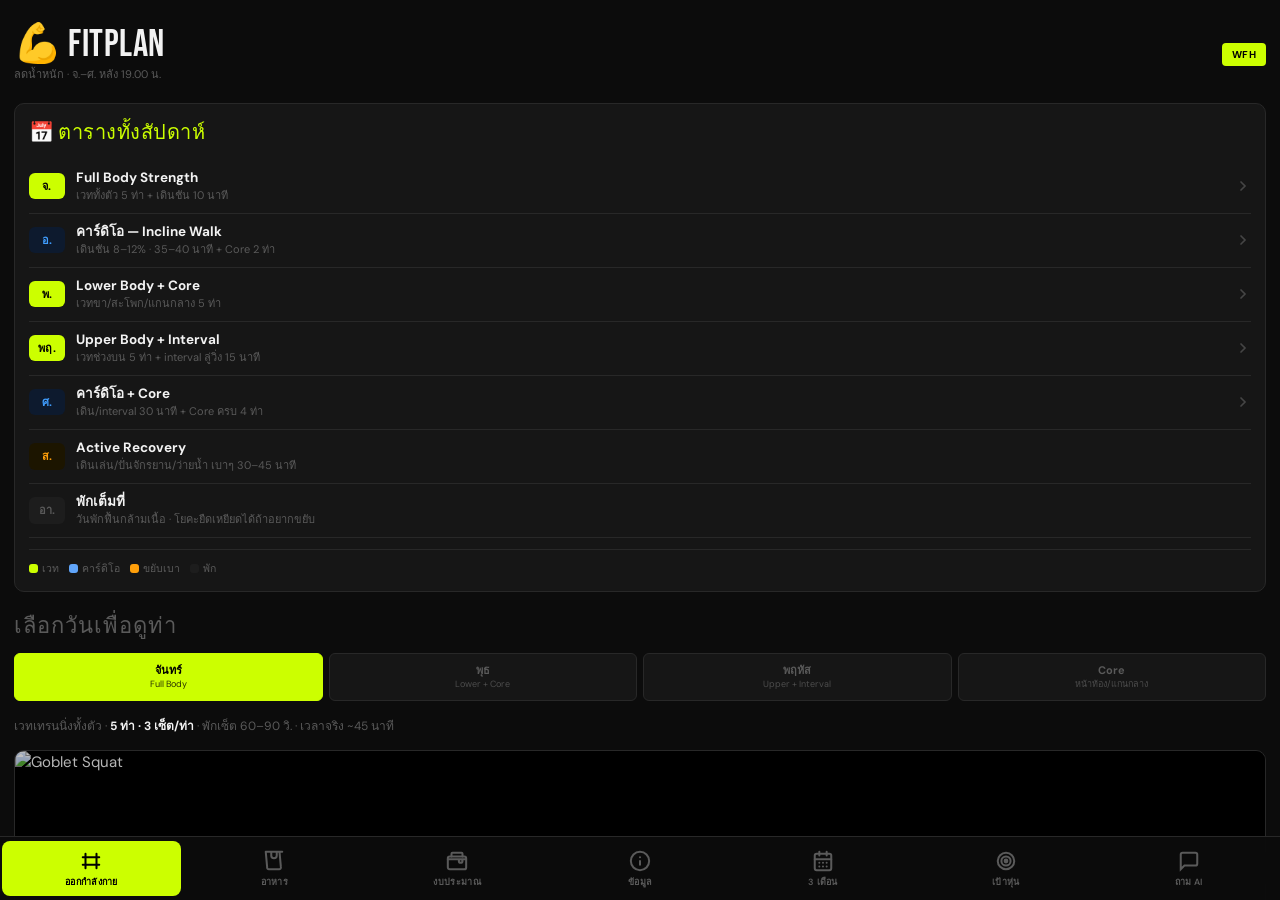
==== commit f12f3576: "style: increase font size for workout inputs and AI key field for improved readability" ====
--- a/index.html
+++ b/index.html
@@ -9,7 +9,7 @@
 <link rel="preconnect" href="https://fonts.googleapis.com">
 <link rel="preconnect" href="https://fonts.gstatic.com" crossorigin>
 <link href="https://fonts.googleapis.com/css2?family=Bebas+Neue&family=DM+Sans:opsz,wght@9..40,300;9..40,400;9..40,500;9..40,600;9..40,700&display=swap" rel="stylesheet">
-<link rel="stylesheet" href="css/style.css?v=1.1">
+<link rel="stylesheet" href="css/style.css?v=1.4">
 </head>
 <body>
 
@@ -214,7 +214,7 @@
     </div>
     <div style="display: flex; gap: 8px;">
       <input type="password" id="ai-key-input" placeholder="AIzaSy..." 
-             style="flex: 1; background: var(--card2); border: 1px solid var(--border); color: var(--text); padding: 9px 12px; border-radius: 8px; font-size: 13.5px; font-family: monospace; outline: none;"/>
+             style="flex: 1; background: var(--card2); border: 1px solid var(--border); color: var(--text); padding: 9px 12px; border-radius: 8px; font-size: 16px; font-family: monospace; outline: none;"/>
       <button class="save-btn" id="ai-key-save-btn" style="margin-top: 0; width: auto; padding: 0 16px; height: 38px;">บันทึก</button>
     </div>
   </div>
@@ -308,7 +308,7 @@
   <button class="t-close" id="t-close">ปิดตัวจับเวลา</button>
 </div>
 
-<script src="js/data.js?v=1.1" defer></script>
-<script src="js/app.js?v=1.1" defer></script>
+<script src="js/data.js?v=1.4" defer></script>
+<script src="js/app.js?v=1.4" defer></script>
 </body>
 </html>
--- a/css/style.css
+++ b/css/style.css
@@ -229,7 +229,7 @@
   .wk-row:last-child{border-bottom:none;}
   .wk-num{font-size:11px;font-weight:700;color:var(--muted);width:52px;flex:0 0 52px;}
   .wk-input{flex:1;background:var(--card2);border:1px solid var(--border);
-    color:var(--text);font-family:inherit;font-size:15px;font-weight:700;
+    color:var(--text);font-family:inherit;font-size:16px;font-weight:700;
     padding:7px 10px;border-radius:8px;text-align:center;width:80px;}
   .wk-input:focus{outline:none;border-color:var(--green);}
   .wk-diff{font-size:12px;font-weight:700;width:56px;text-align:right;}
@@ -420,7 +420,7 @@
   border: none;
   color: var(--text);
   padding: 8px 10px;
-  font-size: 14px;
+  font-size: 16px;
   font-family: inherit;
   outline: none;
 }
@@ -462,4 +462,8 @@
 @keyframes typing-bounce {
   0%, 80%, 100% { transform: scale(0); }
   40% { transform: scale(1); }
+}
+
+#ai-key-input {
+  font-size: 16px !important;
 }
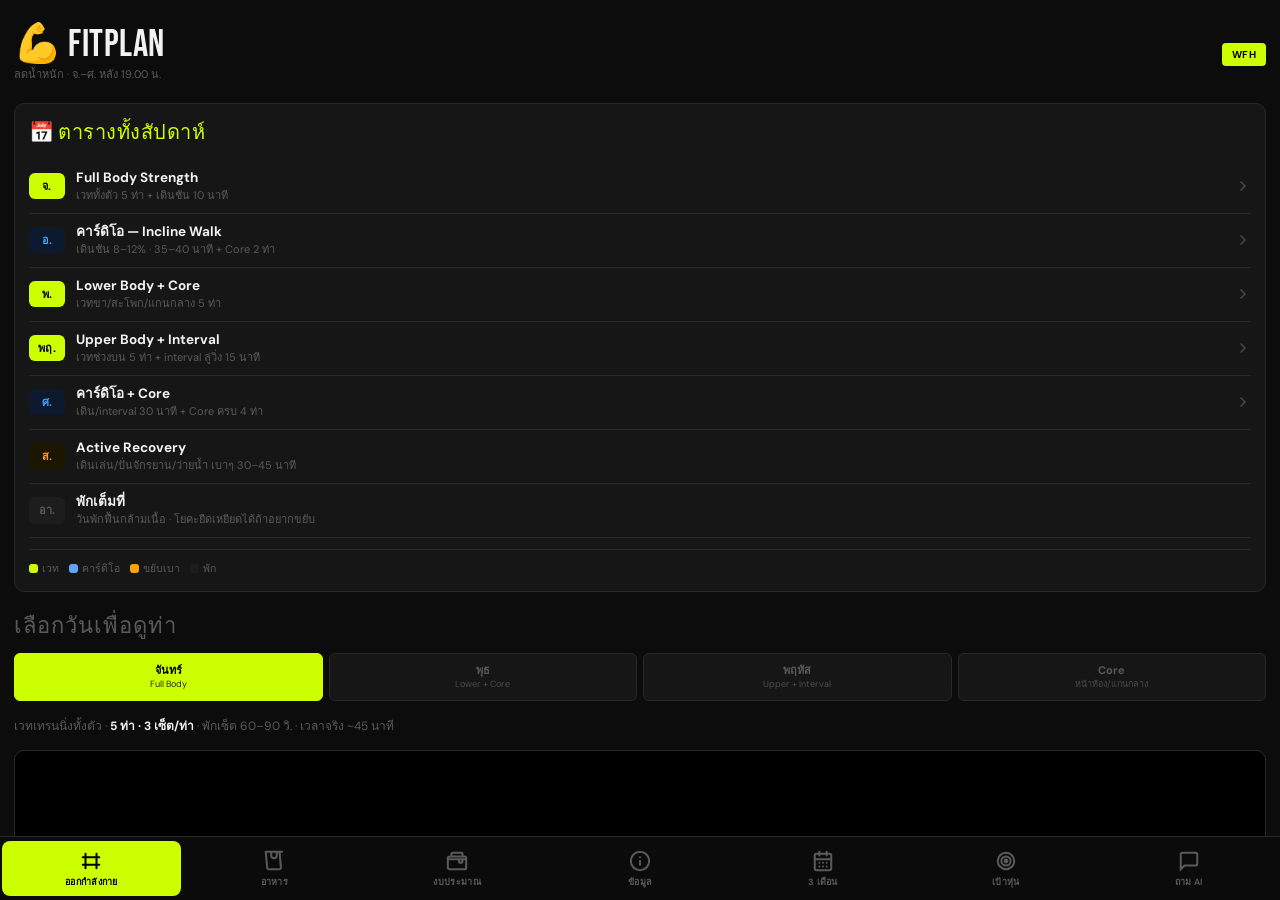
==== commit 448fc8f4: "feat: implement 5-day rotating meal plan with detailed meal options" ====
--- a/index.html
+++ b/index.html
@@ -39,7 +39,8 @@
     <div class="stat-box"><div class="sv">−500</div><div class="sl">ขาดดุล</div></div>
   </div>
 
-  <div class="sec-title">แผนอาหารตัวอย่าง 1 วัน</div>
+  <div class="sec-title">แผนอาหาร 5 วัน (จ–ศ)</div>
+  <div id="meal-daytabs" class="daytabs"></div>
   <div id="meal-list"></div>
 
   <div class="sec-title">ของว่าง</div>
